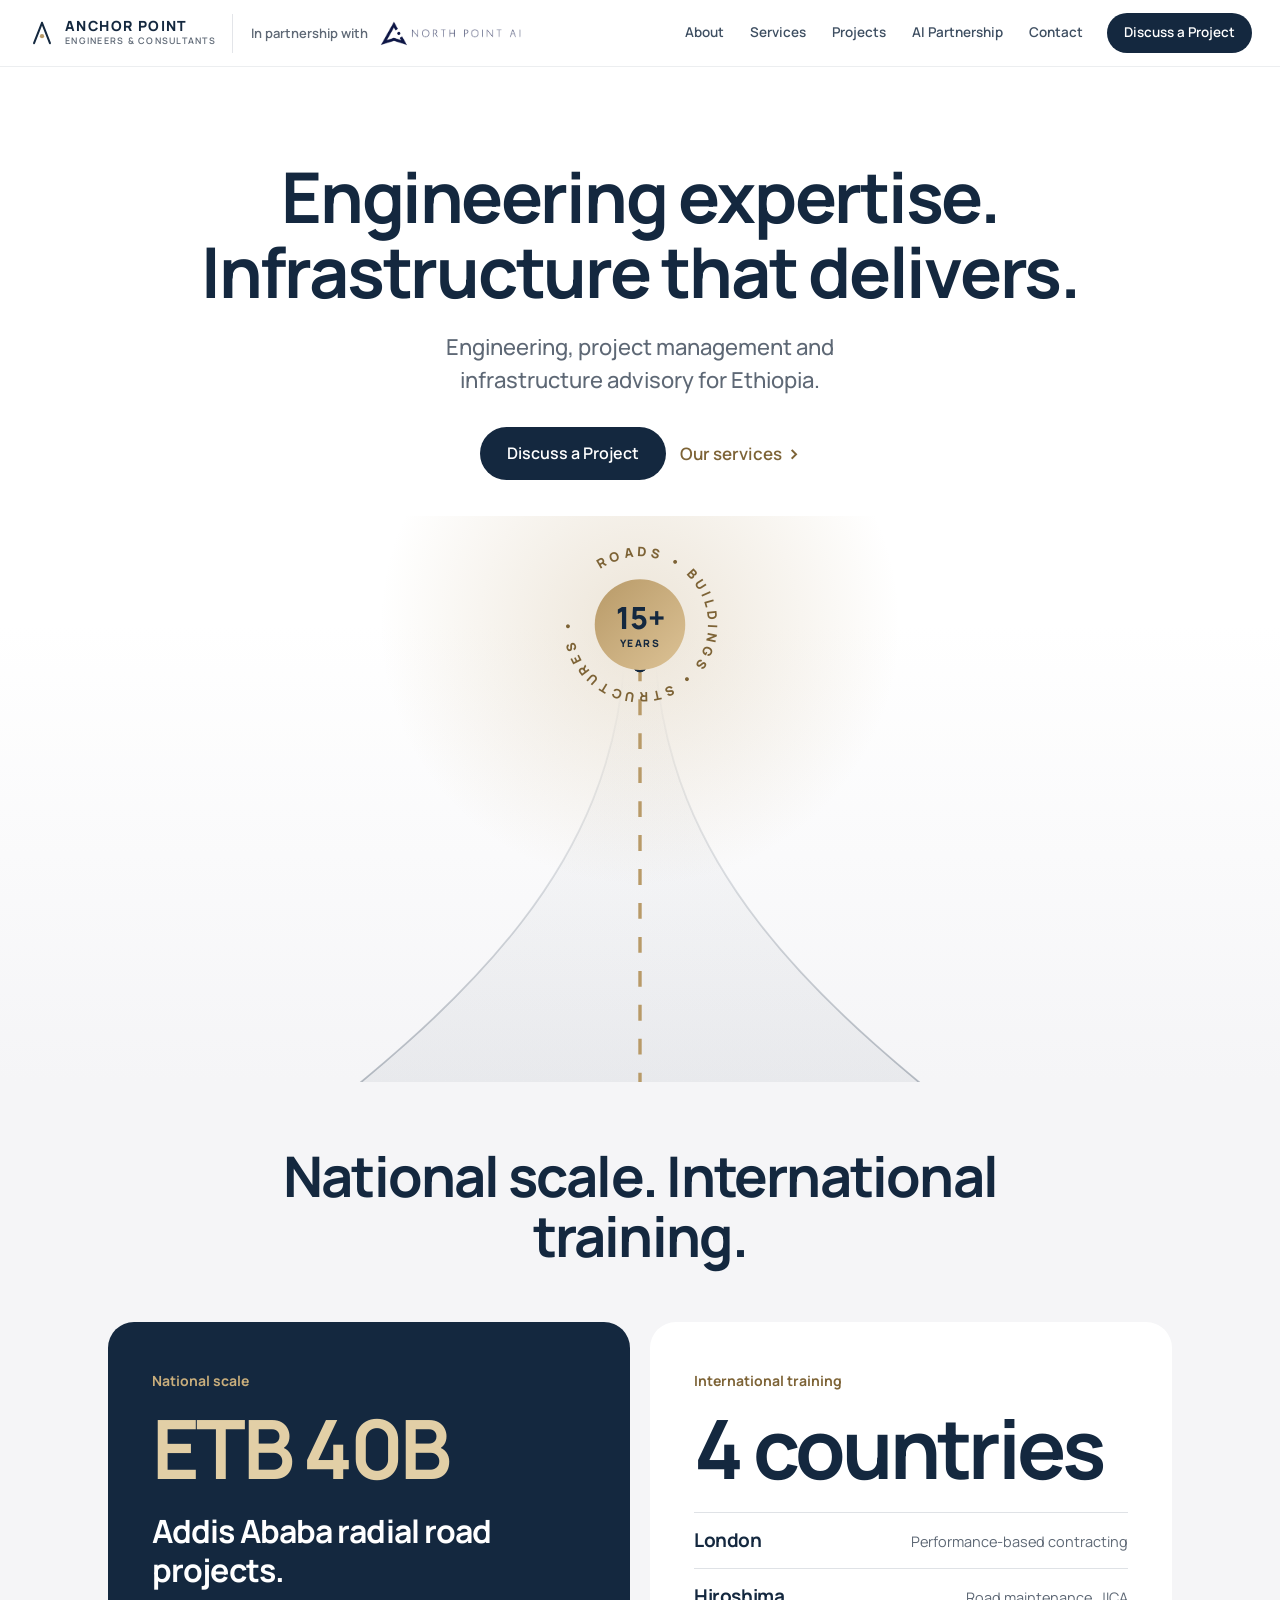
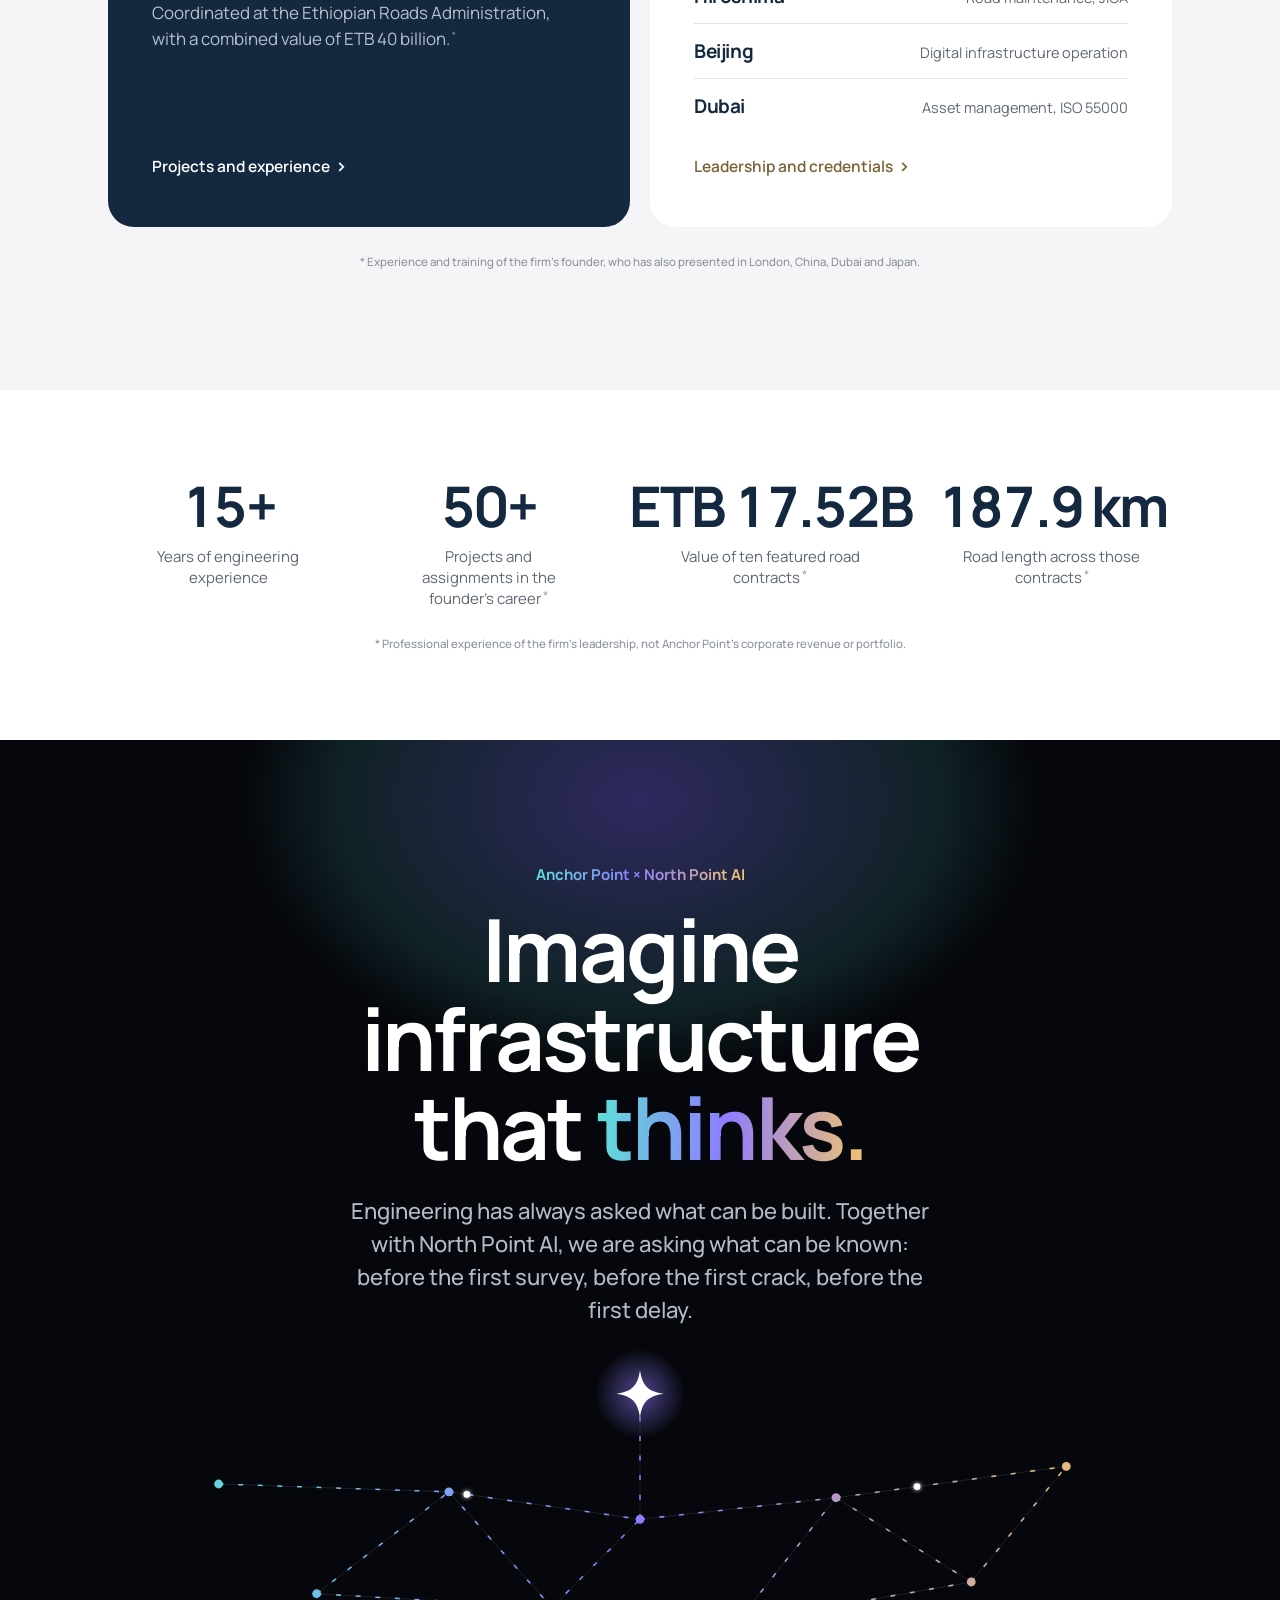
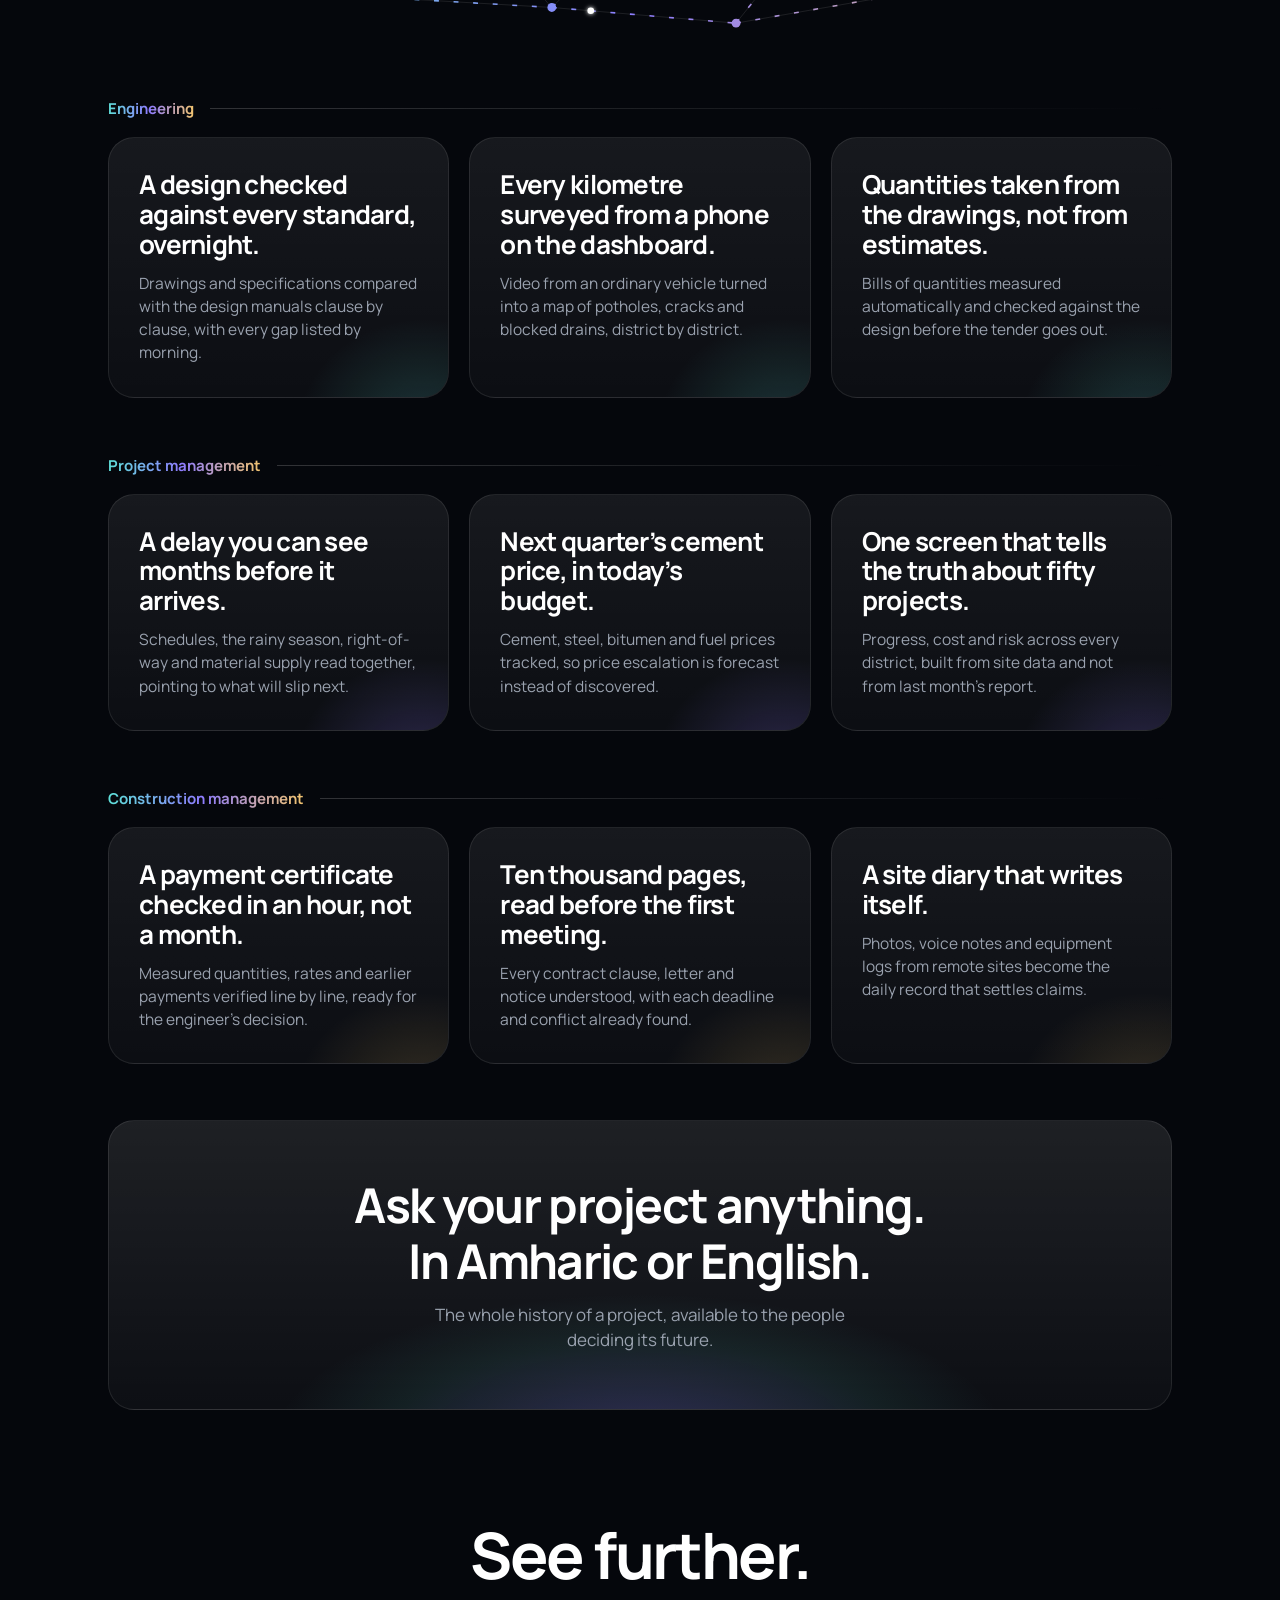
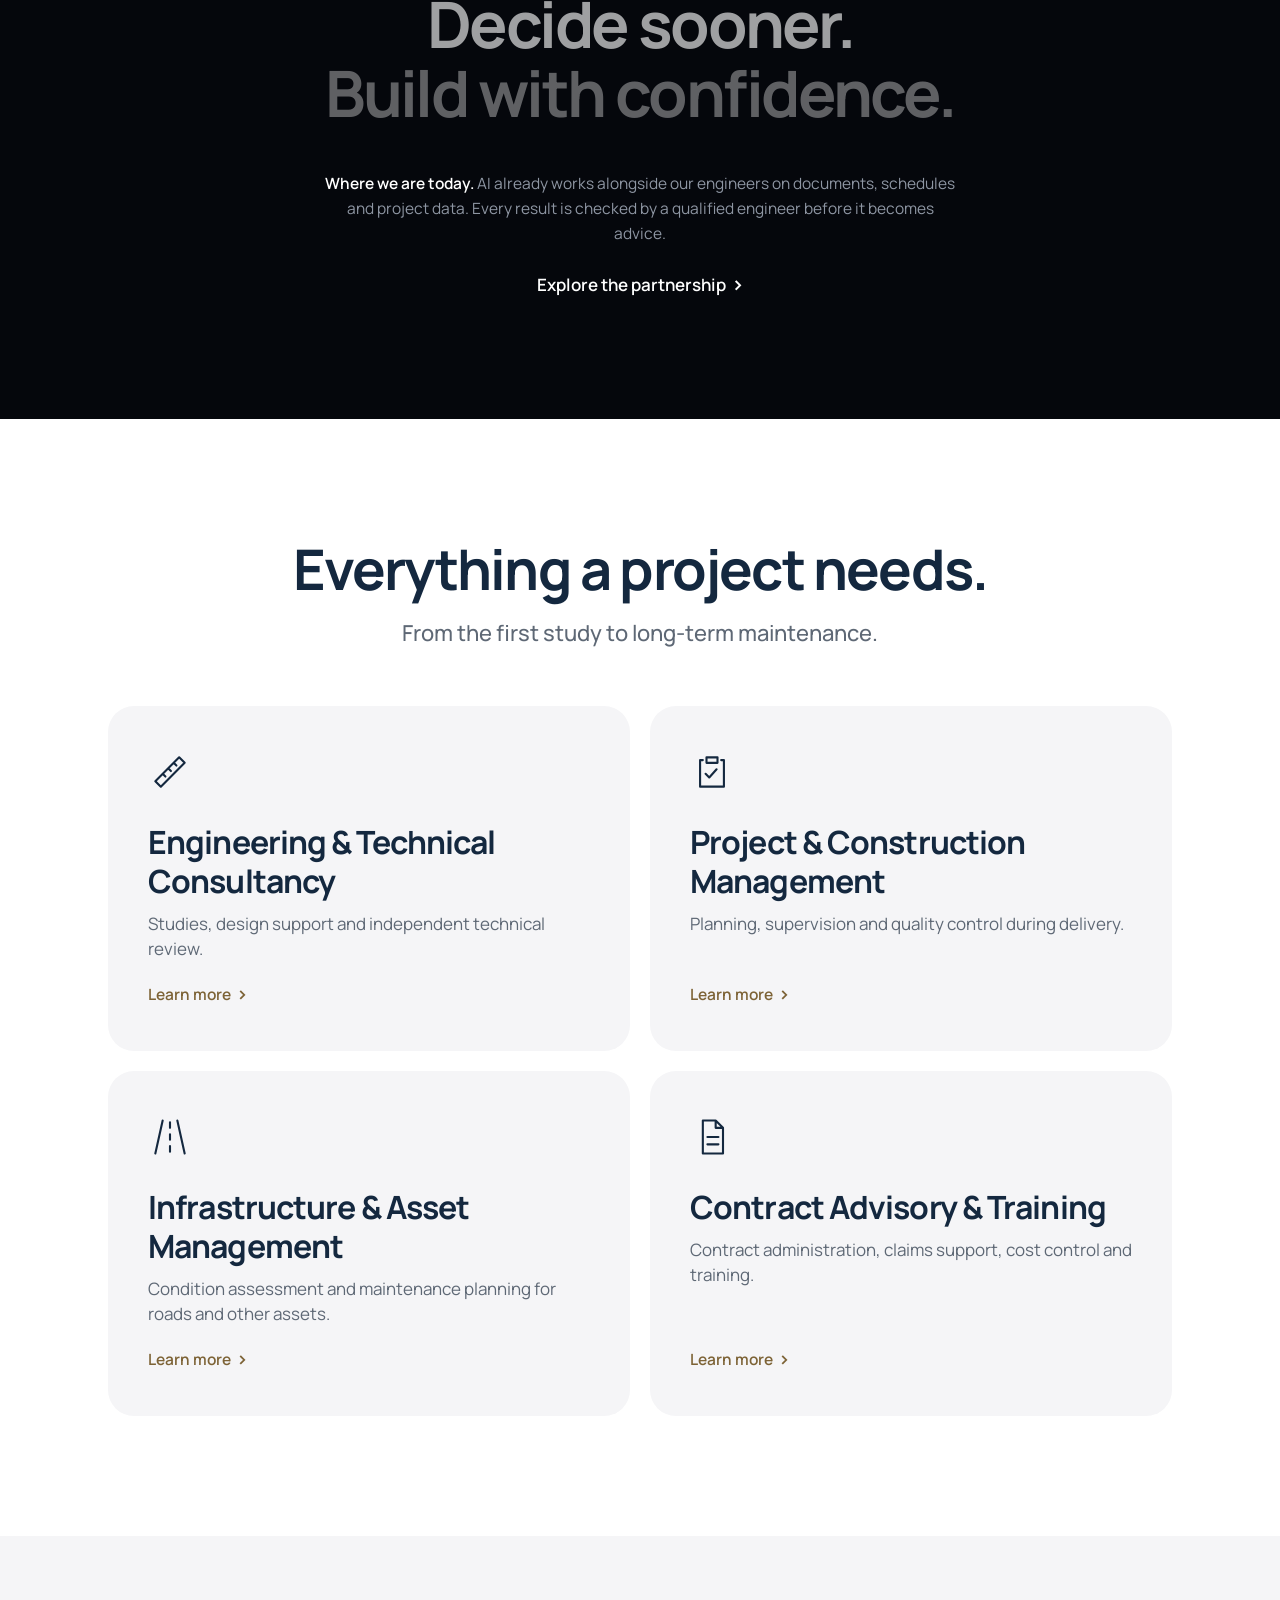
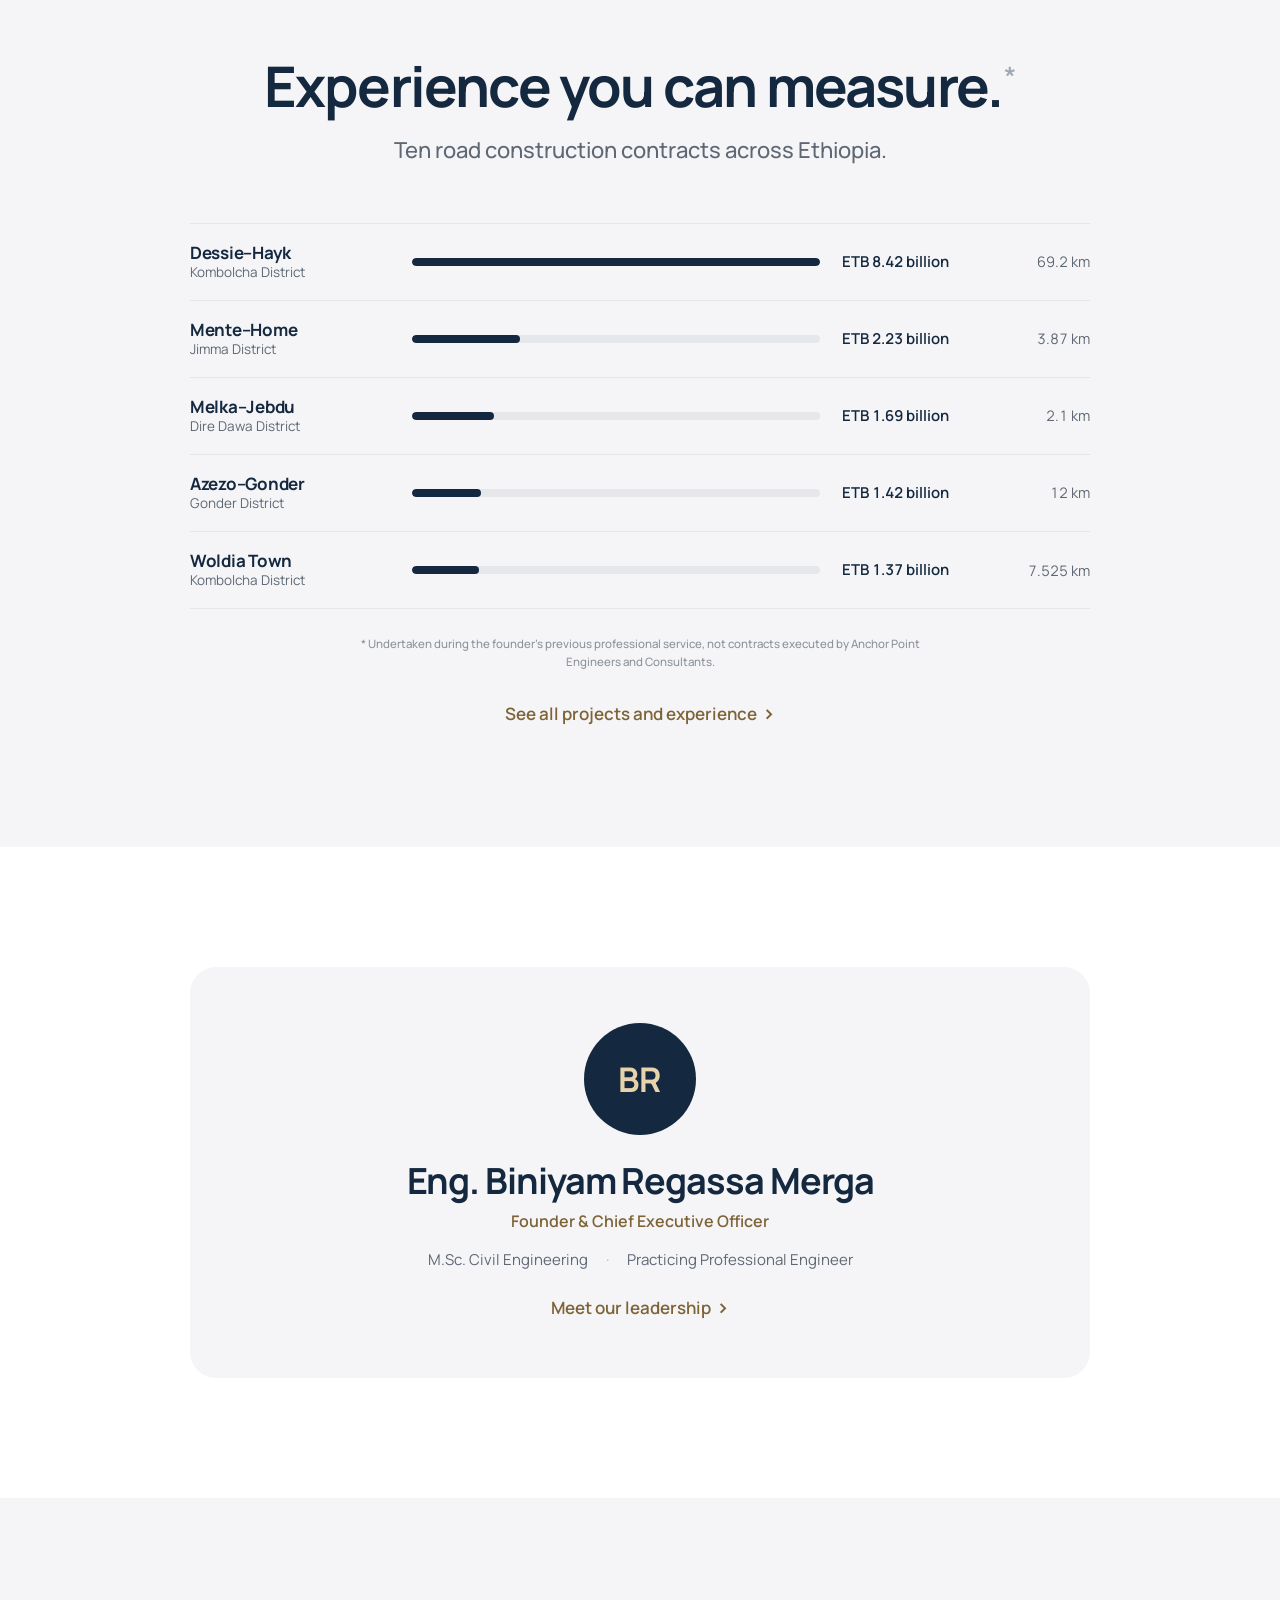
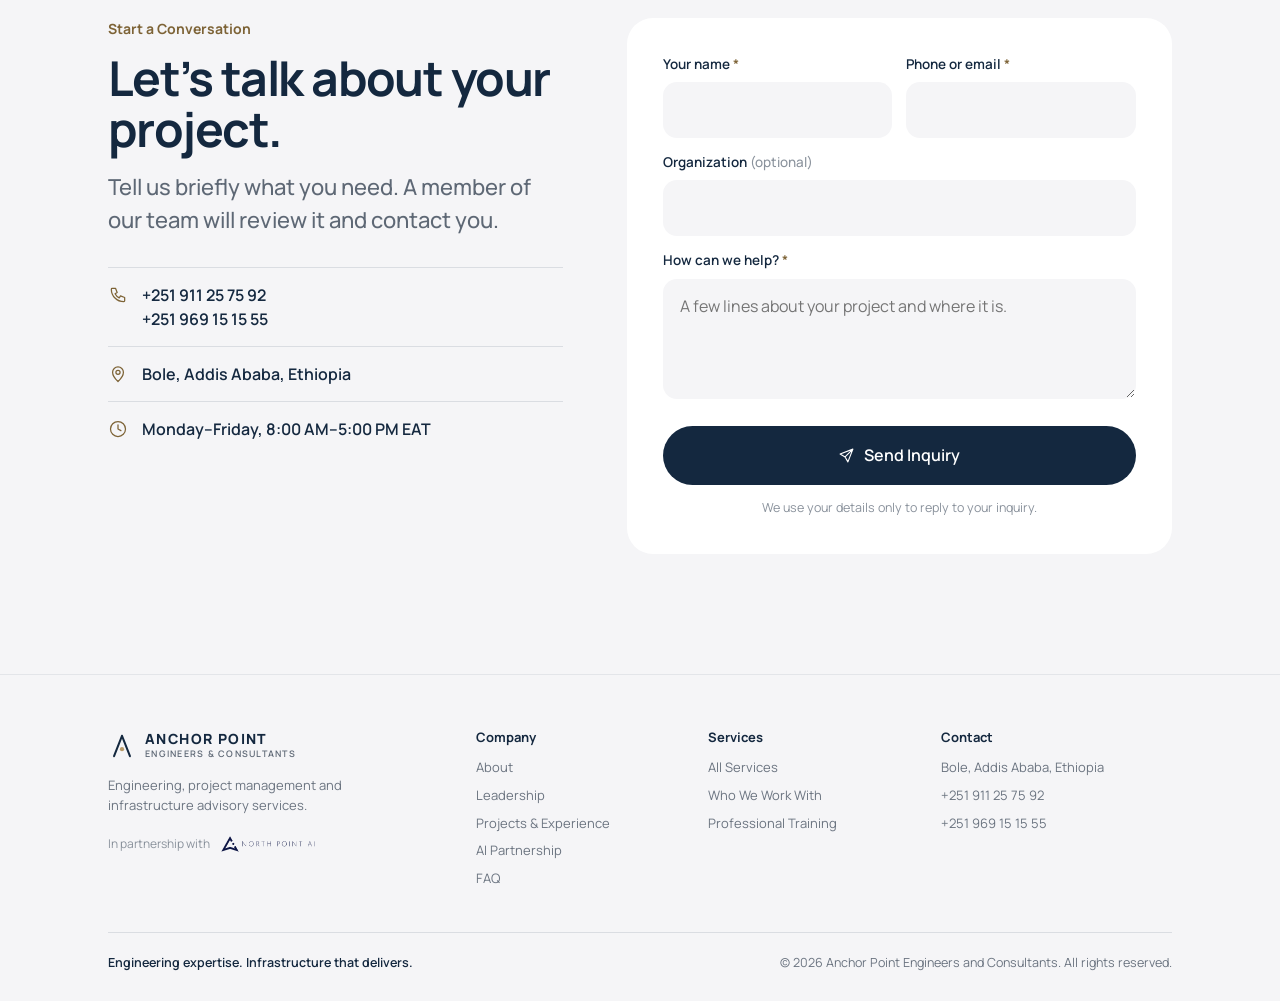
==== index.html @ 2ec37288 "Home: ETB 40B radial roads and four-country training as the first section after the hero Co-Authored" ====
<!DOCTYPE html>
<html lang="en">
<head>
<meta charset="UTF-8">
<meta name="viewport" content="width=device-width, initial-scale=1.0">
<title>Anchor Point Engineers &amp; Consultants | Engineering and Infrastructure Consultancy Ethiopia</title>
<meta name="description" content="Anchor Point provides engineering, project management, construction supervision and road asset management services in Ethiopia, in partnership with North Point AI.">
<meta property="og:title" content="Anchor Point Engineers &amp; Consultants | Engineering and Infrastructure Consultancy Ethiopia">
<meta property="og:description" content="Anchor Point provides engineering, project management, construction supervision and road asset management services in Ethiopia, in partnership with North Point AI.">
<meta property="og:type" content="website">
<meta property="og:site_name" content="Anchor Point Engineers &amp; Consultants">
<link rel="canonical" href="https://anchorpointengineers.com/">
<meta property="og:url" content="https://anchorpointengineers.com/">
<script type="application/ld+json">{"@context": "https://schema.org", "@type": "ProfessionalService", "name": "Anchor Point Engineers and Consultants", "description": "Anchor Point provides engineering, project management, construction supervision and road asset management services in Ethiopia, in partnership with North Point AI.", "address": {"@type": "PostalAddress", "addressLocality": "Addis Ababa", "addressRegion": "Bole", "addressCountry": "ET"}, "telephone": ["+251911257592", "+251969151555"], "areaServed": "Ethiopia", "url": "https://anchorpointengineers.com"}</script>
<link rel="icon" href="data:image/svg+xml,%3Csvg xmlns='http://www.w3.org/2000/svg' viewBox='0 0 44 44'%3E%3Crect width='44' height='44' rx='8' fill='%2314283F'/%3E%3Cpath d='M22 8 11.5 35M22 8l10.5 27' stroke='%23F7F6F2' stroke-width='3' stroke-linecap='round' fill='none'/%3E%3Ccircle cx='22' cy='26.5' r='2.8' fill='%23B89A68'/%3E%3C/svg%3E">
<link rel="preconnect" href="https://fonts.googleapis.com">
<link rel="preconnect" href="https://fonts.gstatic.com" crossorigin>
<link href="https://fonts.googleapis.com/css2?family=Manrope:wght@400;500;600;700;800&display=swap" rel="stylesheet">
<link rel="stylesheet" href="assets/site.css">
</head>
<body>
<a class="skip" href="#main">Skip to content</a>
<header class="hdr">
  <div class="wrap hdr-in">
    <div class="brand">
      <a href="index.html" class="logo" aria-label="Anchor Point Engineers and Consultants — home"><svg viewBox="0 0 44 44" aria-hidden="true"><path d="M22 6 9.5 38M22 6l12.5 32" stroke="#14283F" stroke-width="3.2" stroke-linecap="round" fill="none"/><circle cx="22" cy="27" r="3.4" fill="#B89A68"/></svg><span><b>Anchor Point</b><span>Engineers &amp; Consultants</span></span></a>
      <a href="https://northpoint-ai.com" target="_blank" rel="noopener" class="with" aria-label="In partnership with North Point AI — opens northpoint-ai.com"><span>In partnership with</span><img src="assets/northpoint-ai-logo.webp" alt="North Point AI" width="760" height="143"></a>
    </div>
    <button class="burger" id="burger" aria-label="Menu" aria-controls="nav" aria-expanded="false"><span></span><span></span><span></span></button>
    <nav class="nav" id="nav" aria-label="Main"><a href="about.html">About</a><a href="services.html">Services</a><a href="projects.html">Projects</a><a href="technology.html">AI Partnership</a><a href="contact.html">Contact</a><a href="#inquiry" class="btn solid">Discuss a Project</a></nav>
  </div>
</header>
<main id="main">
<section class="hero">
  <div class="wrap">
    <h1><span>Engineering expertise.</span> <span>Infrastructure that delivers.</span></h1>
    <p class="lead">Engineering, project management and infrastructure advisory for Ethiopia.</p>
    <div class="btns">
      <a href="#inquiry" class="btn solid">Discuss a Project</a>
      <a href="services.html" class="more">Our services</a>
    </div>
  </div>
  <svg class="road" viewBox="0 0 760 500" fill="none" aria-hidden="true"><defs><linearGradient id="rEdge" x1="0" y1="0" x2="0" y2="1"><stop offset="0" stop-color="#14283F" stop-opacity="0"/><stop offset="1" stop-color="#14283F" stop-opacity=".34"/></linearGradient><linearGradient id="rFill" x1="0" y1="0" x2="0" y2="1"><stop offset="0" stop-color="#14283F" stop-opacity="0"/><stop offset="1" stop-color="#14283F" stop-opacity=".07"/></linearGradient><linearGradient id="rCore" x1="0" y1="0" x2="1" y2="1"><stop offset="0" stop-color="#B89A68"/><stop offset="1" stop-color="#DCC295"/></linearGradient><radialGradient id="rGlow"><stop offset="0" stop-color="#B89A68" stop-opacity=".26"/><stop offset="1" stop-color="#B89A68" stop-opacity="0"/></radialGradient><path id="circ" d="M-60,0 a60,60 0 1,1 120,0 a60,60 0 1,1 -120,0"/></defs><circle cx="380" cy="96" r="230" fill="url(#rGlow)"/><path d="M366 132C352 300 250 420 30 580L730 580C510 420 408 300 394 132Z" fill="url(#rFill)"/><path d="M366 132C352 300 250 420 30 580" stroke="url(#rEdge)" stroke-width="1.6"/><path d="M394 132C408 300 510 420 730 580" stroke="url(#rEdge)" stroke-width="1.6"/><path class="dash" d="M380 132L380 580" stroke="#B89A68" stroke-width="3" stroke-dasharray="14 16"/><circle class="car" r="6" fill="#14283F"/><circle class="car c2" r="6" fill="#14283F"/><g class="badge" transform="translate(380,96)"><g><animateTransform attributeName="transform" type="rotate" from="0" to="360" dur="18s" repeatCount="indefinite"/><text class="ring"><textPath href="#circ">ROADS &#8226; BUILDINGS &#8226; STRUCTURES &#8226; </textPath></text></g><circle r="40" fill="url(#rCore)"/><text class="yrs" y="4" font-size="27">15+</text><text class="yrs" y="20" font-size="9" letter-spacing="1.4">YEARS</text></g></svg>
</section>

<section class="sec ivory" style="padding-top:64px">
  <div class="wrap">
    <div class="head">
      <h2>National scale. International training.</h2>
    </div>
    <div class="g2 hl">
      <div class="card big dark">
        <span class="eyebrow">National scale</span>
        <b class="hl-n">ETB 40B</b>
        <h3>Addis Ababa radial road projects.</h3>
        <p>Coordinated at the Ethiopian Roads Administration, with a combined value of ETB 40 billion.<sup class="ast">*</sup></p>
        <a href="projects.html" class="more">Projects and experience</a>
      </div>
      <div class="card big">
        <span class="eyebrow">International training</span>
        <b class="hl-n">4 countries</b>
        <ul class="cities">
          <li><b>London</b><span>Performance-based contracting</span></li>
          <li><b>Hiroshima</b><span>Road maintenance, JICA</span></li>
          <li><b>Beijing</b><span>Digital infrastructure operation</span></li>
          <li><b>Dubai</b><span>Asset management, ISO 55000</span></li>
        </ul>
        <a href="leadership.html" class="more">Leadership and credentials</a>
      </div>
    </div>
    <p class="fine">Experience and training of the firm&rsquo;s founder, who has also presented in London, China, Dubai and Japan.</p>
  </div>
</section>

<section class="sec" style="padding:88px 0">
  <div class="wrap">
    <div class="stats">
      <div class="stat"><b>15+</b><p>Years of engineering experience</p></div>
      <div class="stat"><b>50+</b><p>Projects and assignments in the founder&rsquo;s career<sup class="ast">*</sup></p></div>
      <div class="stat"><b>ETB 17.52B</b><p>Value of ten featured road contracts<sup class="ast">*</sup></p></div>
      <div class="stat"><b>187.9 km</b><p>Road length across those contracts<sup class="ast">*</sup></p></div>
    </div>
    <p class="fine">Professional experience of the firm&rsquo;s leadership, not Anchor Point&rsquo;s corporate revenue or portfolio.</p>
  </div>
</section>

<section class="sec ai">
  <div class="wrap">
    <span class="ai-tag spark">Anchor Point &times; North Point AI</span>
    <h2 class="ai-h">Imagine infrastructure that <span class="spark">thinks.</span></h2>
    <p class="lead">Engineering has always asked what can be built. Together with North Point AI, we are asking what can be known: before the first survey, before the first crack, before the first delay.</p>
    <svg class="net" viewBox="0 0 1000 330" fill="none" aria-hidden="true"><defs><linearGradient id="nG" x1="0" y1="0" x2="1000" y2="0" gradientUnits="userSpaceOnUse"><stop offset="0" stop-color="#5EE0D8"/><stop offset=".5" stop-color="#8E7CFF"/><stop offset="1" stop-color="#F2C46D"/></linearGradient><radialGradient id="nS"><stop offset="0" stop-color="#8E7CFF" stop-opacity=".55"/><stop offset="1" stop-color="#8E7CFF" stop-opacity="0"/></radialGradient><filter id="nB" x="-200%" y="-200%" width="500%" height="500%"><feGaussianBlur stdDeviation="2.2"/><feMerge><feMergeNode/><feMergeNode in="SourceGraphic"/></feMerge></filter></defs><path d="M70 150L305 158" stroke="#fff" stroke-opacity=".1"/><path d="M170 262L305 158" stroke="#fff" stroke-opacity=".1"/><path d="M305 158L500 186" stroke="#fff" stroke-opacity=".1"/><path d="M305 158L410 276" stroke="#fff" stroke-opacity=".1"/><path d="M410 276L500 186" stroke="#fff" stroke-opacity=".1"/><path d="M500 186L500 58" stroke="#fff" stroke-opacity=".1"/><path d="M500 186L700 164" stroke="#fff" stroke-opacity=".1"/><path d="M410 276L598 292" stroke="#fff" stroke-opacity=".1"/><path d="M598 292L700 164" stroke="#fff" stroke-opacity=".1"/><path d="M700 164L838 250" stroke="#fff" stroke-opacity=".1"/><path d="M838 250L935 132" stroke="#fff" stroke-opacity=".1"/><path d="M700 164L935 132" stroke="#fff" stroke-opacity=".1"/><path d="M598 292L838 250" stroke="#fff" stroke-opacity=".1"/><path d="M170 262L410 276" stroke="#fff" stroke-opacity=".1"/><path class="flow" d="M70 150L305 158" stroke="url(#nG)" stroke-width="1.6"/><path class="flow" d="M170 262L305 158" stroke="url(#nG)" stroke-width="1.6"/><path class="flow" d="M305 158L500 186" stroke="url(#nG)" stroke-width="1.6"/><path class="flow" d="M305 158L410 276" stroke="url(#nG)" stroke-width="1.6"/><path class="flow" d="M410 276L500 186" stroke="url(#nG)" stroke-width="1.6"/><path class="flow" d="M500 186L500 58" stroke="url(#nG)" stroke-width="1.6"/><path class="flow" d="M500 186L700 164" stroke="url(#nG)" stroke-width="1.6"/><path class="flow" d="M410 276L598 292" stroke="url(#nG)" stroke-width="1.6"/><path class="flow" d="M598 292L700 164" stroke="url(#nG)" stroke-width="1.6"/><path class="flow" d="M700 164L838 250" stroke="url(#nG)" stroke-width="1.6"/><path class="flow" d="M838 250L935 132" stroke="url(#nG)" stroke-width="1.6"/><path class="flow" d="M700 164L935 132" stroke="url(#nG)" stroke-width="1.6"/><path class="flow" d="M598 292L838 250" stroke="url(#nG)" stroke-width="1.6"/><path class="flow" d="M170 262L410 276" stroke="url(#nG)" stroke-width="1.6"/><circle class="node" cx="70" cy="150" r="4.5" fill="url(#nG)"/><circle class="node" cx="170" cy="262" r="4.5" fill="url(#nG)"/><circle class="node" cx="305" cy="158" r="4.5" fill="url(#nG)"/><circle class="node" cx="410" cy="276" r="4.5" fill="url(#nG)"/><circle class="node" cx="500" cy="186" r="4.5" fill="url(#nG)"/><circle class="node" cx="598" cy="292" r="4.5" fill="url(#nG)"/><circle class="node" cx="700" cy="164" r="4.5" fill="url(#nG)"/><circle class="node" cx="838" cy="250" r="4.5" fill="url(#nG)"/><circle class="node" cx="935" cy="132" r="4.5" fill="url(#nG)"/><circle class="mover" r="3.4" fill="#fff" filter="url(#nB)"><animateMotion dur="6s" repeatCount="indefinite" path="M70 150L305 158L500 186L500 58"/></circle><circle class="mover" r="3.4" fill="#fff" filter="url(#nB)"><animateMotion dur="8s" repeatCount="indefinite" path="M170 262L410 276L598 292L838 250L935 132"/></circle><circle class="mover" r="3.4" fill="#fff" filter="url(#nB)"><animateMotion dur="10s" repeatCount="indefinite" path="M935 132L700 164L500 186L410 276"/></circle><g transform="translate(500,58)"><circle r="46" fill="url(#nS)"/><path class="star" d="M0-24C2.5-8 8-2.5 24 0 8 2.5 2.5 8 0 24-2.5 8-8 2.5-24 0-8-2.5-2.5-8 0-24Z" fill="#fff"/></g></svg>
    <div class="imagine"><div class="im-g"><p class="im-k"><span class="spark">Engineering</span></p><div class="im-row"><div class="im"><h3>A design checked against every standard, overnight.</h3><p>Drawings and specifications compared with the design manuals clause by clause, with every gap listed by morning.</p></div><div class="im"><h3>Every kilometre surveyed from a phone on the dashboard.</h3><p>Video from an ordinary vehicle turned into a map of potholes, cracks and blocked drains, district by district.</p></div><div class="im"><h3>Quantities taken from the drawings, not from estimates.</h3><p>Bills of quantities measured automatically and checked against the design before the tender goes out.</p></div></div></div><div class="im-g"><p class="im-k"><span class="spark">Project management</span></p><div class="im-row"><div class="im"><h3>A delay you can see months before it arrives.</h3><p>Schedules, the rainy season, right-of-way and material supply read together, pointing to what will slip next.</p></div><div class="im"><h3>Next quarter&rsquo;s cement price, in today&rsquo;s budget.</h3><p>Cement, steel, bitumen and fuel prices tracked, so price escalation is forecast instead of discovered.</p></div><div class="im"><h3>One screen that tells the truth about fifty projects.</h3><p>Progress, cost and risk across every district, built from site data and not from last month&rsquo;s report.</p></div></div></div><div class="im-g"><p class="im-k"><span class="spark">Construction management</span></p><div class="im-row"><div class="im"><h3>A payment certificate checked in an hour, not a month.</h3><p>Measured quantities, rates and earlier payments verified line by line, ready for the engineer&rsquo;s decision.</p></div><div class="im"><h3>Ten thousand pages, read before the first meeting.</h3><p>Every contract clause, letter and notice understood, with each deadline and conflict already found.</p></div><div class="im"><h3>A site diary that writes itself.</h3><p>Photos, voice notes and equipment logs from remote sites become the daily record that settles claims.</p></div></div></div><div class="im wide"><h3>Ask your project anything. In Amharic or English.</h3><p>The whole history of a project, available to the people deciding its future.</p></div></div>
    <p class="triad"><span>See further.</span><span>Decide sooner.</span><span>Build with confidence.</span></p>
    <p class="ai-now"><b>Where we are today.</b> AI already works alongside our engineers on documents, schedules and project data. Every result is checked by a qualified engineer before it becomes advice.</p>
    <a href="technology.html" class="more">Explore the partnership</a>
  </div>
</section>

<section class="sec">
  <div class="wrap">
    <div class="head">
      <h2>Everything a project needs.</h2>
      <p class="lead">From the first study to long-term maintenance.</p>
    </div>
    <div class="g2">
      <a class="card big" href="services.html#engineering"><span class="ico"><svg class="i" viewBox="0 0 24 24" fill="none" stroke="currentColor" stroke-width="1.6" stroke-linecap="round" stroke-linejoin="round" aria-hidden="true"><path d="M4 17 17 4l3 3L7 20z M8 13l1.5 1.5 M11 10l1.5 1.5 M14 7l1.5 1.5"/></svg></span><h3>Engineering &amp; Technical Consultancy</h3><p>Studies, design support and independent technical review.</p><span class="more">Learn more</span></a>
      <a class="card big" href="services.html#project-management"><span class="ico"><svg class="i" viewBox="0 0 24 24" fill="none" stroke="currentColor" stroke-width="1.6" stroke-linecap="round" stroke-linejoin="round" aria-hidden="true"><path d="M9 4h6v3H9z M7 5.5H5.5V20h13V5.5H17 M8.5 13l2 2 4-4.5"/></svg></span><h3>Project &amp; Construction Management</h3><p>Planning, supervision and quality control during delivery.</p><span class="more">Learn more</span></a>
      <a class="card big" href="services.html#asset-management"><span class="ico"><svg class="i" viewBox="0 0 24 24" fill="none" stroke="currentColor" stroke-width="1.6" stroke-linecap="round" stroke-linejoin="round" aria-hidden="true"><path d="M8 3 4 21 M16 3l4 18 M12 4v3 M12 10.5v3 M12 17v3"/></svg></span><h3>Infrastructure &amp; Asset Management</h3><p>Condition assessment and maintenance planning for roads and other assets.</p><span class="more">Learn more</span></a>
      <a class="card big" href="services.html#contract-advisory"><span class="ico"><svg class="i" viewBox="0 0 24 24" fill="none" stroke="currentColor" stroke-width="1.6" stroke-linecap="round" stroke-linejoin="round" aria-hidden="true"><path d="M7 3h7l4 4v14H7z M14 3v4h4 M9.5 12h6 M9.5 16h6"/></svg></span><h3>Contract Advisory &amp; Training</h3><p>Contract administration, claims support, cost control and training.</p><span class="more">Learn more</span></a>
    </div>
  </div>
</section>

<section class="sec ivory">
  <div class="wrap">
    <div class="head">
      <h2>Experience you can measure.<sup class="ast">*</sup></h2>
      <p class="lead">Ten road construction contracts across Ethiopia.</p>
    </div>
    <div class="bars"><div class="bars-h" aria-hidden="true"><span>Road contract</span><span>Contract value</span><span></span><span>Length</span></div><ul><li><div class="bar-n"><b>Dessie&ndash;Hayk</b><span>Kombolcha District</span></div><div class="bar-t" aria-hidden="true"><i style="width:100.0%"></i></div><div class="bar-v">ETB 8.42 billion</div><div class="bar-k">69.2 km</div></li><li><div class="bar-n"><b>Mente&ndash;Home</b><span>Jimma District</span></div><div class="bar-t" aria-hidden="true"><i style="width:26.5%"></i></div><div class="bar-v">ETB 2.23 billion</div><div class="bar-k">3.87 km</div></li><li><div class="bar-n"><b>Melka&ndash;Jebdu</b><span>Dire Dawa District</span></div><div class="bar-t" aria-hidden="true"><i style="width:20.1%"></i></div><div class="bar-v">ETB 1.69 billion</div><div class="bar-k">2.1 km</div></li><li><div class="bar-n"><b>Azezo&ndash;Gonder</b><span>Gonder District</span></div><div class="bar-t" aria-hidden="true"><i style="width:16.9%"></i></div><div class="bar-v">ETB 1.42 billion</div><div class="bar-k">12 km</div></li><li><div class="bar-n"><b>Woldia Town</b><span>Kombolcha District</span></div><div class="bar-t" aria-hidden="true"><i style="width:16.3%"></i></div><div class="bar-v">ETB 1.37 billion</div><div class="bar-k">7.525 km</div></li></ul></div>
    <p class="fine">Undertaken during the founder&rsquo;s previous professional service, not contracts executed by Anchor Point Engineers and Consultants.</p>
    <div class="btns"><a href="projects.html" class="more">See all projects and experience</a></div>
  </div>
</section>

<section class="sec">
  <div class="wrap">
    <div class="profile">
      <span class="portrait mono" aria-hidden="true">BR</span>
      <h3>Eng. Biniyam Regassa Merga</h3>
      <span class="role">Founder &amp; Chief Executive Officer</span>
      <ul class="tags"><li>M.Sc. Civil Engineering</li><li>Practicing Professional Engineer</li></ul>
      <a href="leadership.html" class="more">Meet our leadership</a>
    </div>
  </div>
</section>

<section class="sec cta" id="discuss">
  <div class="wrap">
    <div class="cta-g">
      <div>
        <span class="eyebrow">Start a Conversation</span>
        <h2>Let&rsquo;s talk about your project.</h2>
        <p class="lead">Tell us briefly what you need. A member of our team will review it and contact you.</p>
        <ul class="clist"><li><svg class="i" viewBox="0 0 24 24" fill="none" stroke="currentColor" stroke-width="1.6" stroke-linecap="round" stroke-linejoin="round" aria-hidden="true"><path d="M5 4h4l2 5-2.5 1.5a11 11 0 0 0 5 5L15 13l5 2v4a1 1 0 0 1-1 1C10.7 20 4 13.3 4 5a1 1 0 0 1 1-1z"/></svg><span><a href="tel:+251911257592">+251 911 25 75 92</a><br><a href="tel:+251969151555">+251 969 15 15 55</a></span></li><li><svg class="i" viewBox="0 0 24 24" fill="none" stroke="currentColor" stroke-width="1.6" stroke-linecap="round" stroke-linejoin="round" aria-hidden="true"><path d="M12 21s-6.5-5.8-6.5-11a6.5 6.5 0 0 1 13 0c0 5.2-6.5 11-6.5 11z M12 7.5a2.5 2.5 0 1 0 0 5 2.5 2.5 0 0 0 0-5z"/></svg><span>Bole, Addis Ababa, Ethiopia</span></li><li><svg class="i" viewBox="0 0 24 24" fill="none" stroke="currentColor" stroke-width="1.6" stroke-linecap="round" stroke-linejoin="round" aria-hidden="true"><path d="M12 3a9 9 0 1 0 0 18 9 9 0 0 0 0-18z M12 7v5l3.5 2"/></svg><span>Monday&ndash;Friday, 8:00 AM&ndash;5:00 PM EAT</span></li></ul>
      </div>
      <form class="inq" id="inquiry" data-endpoint="" data-telegram="" novalidate>
  <div class="f2">
    <div class="fg"><label for="f-name">Your name <i>*</i></label><input id="f-name" name="name" type="text" autocomplete="name" required><span class="err">Please enter your name.</span></div>
    <div class="fg"><label for="f-contact">Phone or email <i>*</i></label><input id="f-contact" name="contact" type="text" autocomplete="tel" required><span class="err">Please enter a phone number or email.</span></div>
  </div>
  <div class="fg"><label for="f-org">Organization <em>(optional)</em></label><input id="f-org" name="organization" type="text" autocomplete="organization"></div>
  <div class="fg"><label for="f-msg">How can we help? <i>*</i></label><textarea id="f-msg" name="message" required placeholder="A few lines about your project and where it is."></textarea><span class="err">Please tell us what you need.</span></div>
  <div class="hp" aria-hidden="true"><label for="f-web">Website</label><input id="f-web" name="website" type="text" tabindex="-1" autocomplete="off"></div>
  <button type="submit" class="btn solid" id="fsub"><svg class="i" viewBox="0 0 24 24" fill="none" stroke="currentColor" stroke-width="1.6" stroke-linecap="round" stroke-linejoin="round" aria-hidden="true"><path d="M21 3 10 14 M21 3l-7 18-4-7-7-4z"/></svg><span>Send Inquiry</span></button>
  <div class="fmsg" id="fmsg" role="status" aria-live="polite"></div>
  <p class="fnote">We use your details only to reply to your inquiry.</p>
</form>
    </div>
  </div>
</section>
</main>
<footer class="ftr">
  <div class="wrap">
    <div class="ftr-g">
      <div>
        <a href="index.html" class="logo"><svg viewBox="0 0 44 44" aria-hidden="true"><path d="M22 6 9.5 38M22 6l12.5 32" stroke="#14283F" stroke-width="3.2" stroke-linecap="round" fill="none"/><circle cx="22" cy="27" r="3.4" fill="#B89A68"/></svg><span><b>Anchor Point</b><span>Engineers &amp; Consultants</span></span></a>
        <p>Engineering, project management and infrastructure advisory services.</p>
        <a class="ftr-np" href="https://northpoint-ai.com" target="_blank" rel="noopener"><span>In partnership with</span><img src="assets/northpoint-ai-logo.webp" alt="North Point AI" width="760" height="143" loading="lazy"></a>
      </div>
      <div>
        <h4>Company</h4>
        <ul>
          <li><a href="about.html">About</a></li>
          <li><a href="leadership.html">Leadership</a></li>
          <li><a href="projects.html">Projects &amp; Experience</a></li>
          <li><a href="technology.html">AI Partnership</a></li>
          <li><a href="faq.html">FAQ</a></li>
        </ul>
      </div>
      <div>
        <h4>Services</h4>
        <ul>
          <li><a href="services.html">All Services</a></li>
          <li><a href="sectors.html">Who We Work With</a></li>
          <li><a href="training.html">Professional Training</a></li>
        </ul>
      </div>
      <div>
        <h4>Contact</h4>
        <ul>
          <li>Bole, Addis Ababa, Ethiopia</li>
          <li><a href="tel:+251911257592">+251 911 25 75 92</a></li>
          <li><a href="tel:+251969151555">+251 969 15 15 55</a></li>
          
        </ul>
      </div>
    </div>
    <div class="ftr-b">
      <b>Engineering expertise. Infrastructure that delivers.</b>
      <span>&copy; <span id="yr">2026</span> Anchor Point Engineers and Consultants. All rights reserved.</span>
    </div>
  </div>
</footer>
<script>document.getElementById('yr').textContent=new Date().getFullYear()</script>
<script src="assets/site.js" defer></script>
</body>
</html>
---- assets/site.css ----
/* Anchor Point Engineers & Consultants — design system
   Theme: calm, light engineering pages; one dark, luminous moment for AI. */
:root{
  --ink:#14283F; --text:#5E6875; --bg:#FFFFFF; --alt:#F5F5F7; --line:#E3E5E9;
  --bronze:#B89A68; --bronze-d:#7D6336; --night:#05070C;
  --spark:linear-gradient(92deg,#5EE0D8 0%,#8E7CFF 48%,#F2C46D 100%);
  --r:26px; --gap:20px;
}
*{margin:0;padding:0;box-sizing:border-box}
html{scroll-behavior:smooth;scroll-padding-top:84px}
body{font-family:'Manrope',system-ui,-apple-system,'Segoe UI',sans-serif;background:var(--bg);color:var(--text);font-size:17px;line-height:1.6;-webkit-font-smoothing:antialiased;overflow-x:hidden}
img{max-width:100%;display:block;height:auto}
a{color:inherit}
ul,ol{list-style:none}
:focus-visible{outline:2px solid var(--bronze-d);outline-offset:3px;border-radius:6px}
.skip{position:absolute;left:-9999px;top:0;background:var(--ink);color:#fff;padding:12px 18px;z-index:100}
.skip:focus{left:12px;top:12px}
.wrap{max-width:1120px;margin:0 auto;padding:0 28px}
.i{width:24px;height:24px;flex-shrink:0}

/* Type */
h1,h2,h3,h4{color:var(--ink);font-weight:700;letter-spacing:-.032em;line-height:1.07}
h1{font-size:clamp(40px,6.4vw,80px)}
h2{font-size:clamp(32px,4.6vw,56px)}
h3{font-size:21px;line-height:1.22;letter-spacing:-.018em}
h4{font-size:13px;letter-spacing:0}
.eyebrow{display:block;font-size:14px;font-weight:700;color:var(--bronze-d);margin-bottom:12px;letter-spacing:0}
.lead{font-size:clamp(18px,1.75vw,22px);line-height:1.5;color:var(--text);font-weight:500}
.note{margin:28px auto 0;font-size:12.5px;line-height:1.55;color:#8A929C;max-width:640px;text-align:center}
.note .i{display:none}
.fine{margin:26px auto 0;font-size:11.5px;line-height:1.5;color:#8B939D;max-width:560px;text-align:center;font-weight:500}
.fine::before{content:'* ';}
.fine.plain::before{content:none}
.ast{font-size:.5em;font-weight:500;color:#A0A7B0;vertical-align:super;line-height:0;margin-left:2px;letter-spacing:0}
.stat p .ast,.feature p .ast{font-size:.8em;vertical-align:baseline;position:relative;top:-.3em}

/* Buttons & links */
.btn{display:inline-flex;align-items:center;justify-content:center;gap:9px;padding:13px 26px;border-radius:999px;font:inherit;font-weight:600;font-size:16px;text-decoration:none;border:1px solid transparent;cursor:pointer;transition:background .2s,color .2s,border-color .2s,opacity .2s}
.btn .i{width:17px;height:17px}
.btn.solid{background:var(--ink);color:#fff}
.btn.solid:hover{background:#0C1B2E}
.btn.line{color:var(--ink);background:transparent;border-color:#C9CED6}
.btn.line:hover{border-color:var(--ink)}
.btns{display:flex;gap:12px 14px;flex-wrap:wrap;margin-top:30px;justify-content:center;align-items:center}
.more{display:inline-flex;align-items:center;gap:5px;font-weight:600;font-size:17px;color:var(--bronze-d);text-decoration:none}
.more::after{content:'\203A';font-size:1.25em;line-height:1;transform:translateY(-1px);transition:transform .2s}
.more:hover::after{transform:translate(3px,-1px)}
.more:hover{text-decoration:underline;text-underline-offset:4px}

/* Header */
.hdr{position:sticky;top:0;z-index:50;background:rgba(255,255,255,.82);backdrop-filter:saturate(180%) blur(20px);-webkit-backdrop-filter:saturate(180%) blur(20px);border-bottom:1px solid rgba(20,40,63,.08)}
.hdr-in{display:flex;align-items:center;justify-content:space-between;gap:20px;height:66px}
.brand{display:flex;align-items:center;gap:16px;min-width:0}
.logo{display:inline-flex;align-items:center;gap:9px;text-decoration:none}
.logo svg{width:28px;height:28px;flex-shrink:0}
.logo b{display:block;color:var(--ink);font-weight:800;font-size:14px;letter-spacing:.1em;text-transform:uppercase;line-height:1.2;white-space:nowrap}
.logo>span>span{display:block;color:var(--text);font-size:9px;font-weight:600;letter-spacing:.14em;text-transform:uppercase;white-space:nowrap;line-height:1.4}
.with{display:inline-flex;align-items:center;gap:11px;padding:6px 10px 6px 18px;border-left:1px solid var(--line);text-decoration:none;border-radius:0 10px 10px 0;transition:background .2s}
.with:hover{background:var(--alt)}
.with span{font-size:13px;font-weight:600;color:var(--text);white-space:nowrap}
.with img{height:27px;width:auto;flex-shrink:0;max-width:none}
.hdr .wrap{max-width:1320px}
.nav{display:flex;align-items:center;gap:2px}
.nav a{display:block;padding:8px 12px;font-size:13.5px;font-weight:600;color:var(--ink);opacity:.82;text-decoration:none;white-space:nowrap;transition:opacity .2s}
.nav a:hover,.nav a[aria-current]{opacity:1}
.nav a[aria-current]{color:var(--bronze-d)}
.nav .btn{padding:8px 16px;margin-left:10px;color:#fff;opacity:1;font-size:13.5px}
.burger{display:none;width:42px;height:42px;border:none;background:transparent;cursor:pointer;align-items:center;justify-content:center;flex-direction:column;gap:6px;flex-shrink:0}
.burger span{width:19px;height:1.5px;background:var(--ink);border-radius:2px}

/* Sections: one centred column, one idea each */
.sec{padding:120px 0}
.ivory,.mist{background:var(--alt)}
.head{max-width:780px;margin:0 auto 56px;text-align:center}
.head h2+.lead,.head h1+.lead{margin-top:18px}
.head .lead+.lead{margin-top:12px}
.head .more{margin-top:20px}
.after{margin-top:var(--gap)}
.center{text-align:center}

/* Tiles */
.g2,.g3,.g4,.g5{display:grid;gap:var(--gap)}
.g2{grid-template-columns:repeat(2,1fr)}
.g3{grid-template-columns:repeat(3,1fr)}
.g4{grid-template-columns:repeat(4,1fr)}
.g5{grid-template-columns:repeat(5,1fr)}
.card{background:var(--alt);border-radius:var(--r);padding:32px 30px;display:flex;flex-direction:column;align-items:flex-start;text-decoration:none;transition:transform .35s cubic-bezier(.2,.7,.2,1)}
.ivory .card,.mist .card{background:#fff}
a.card:hover{transform:scale(1.015)}
.card h3{margin-bottom:8px}
.card p{font-size:15.5px;line-height:1.5}
.card .more{margin-top:auto;padding-top:20px;font-size:15.5px}
.card.big{padding:44px 40px}
.card.big h3{font-size:clamp(24px,2.6vw,32px);letter-spacing:-.028em;margin-bottom:10px}
.card.big p{font-size:17px}
.ico{display:block;color:var(--ink);margin-bottom:22px}
.ico .i{width:34px;height:34px;stroke-width:1.3}
.card.big .ico .i{width:44px;height:44px;stroke-width:1.15}
.quote{font-size:clamp(20px,2.1vw,26px)!important;line-height:1.35!important;color:var(--ink);font-weight:600;letter-spacing:-.02em}

/* Home hero */
.hero{text-align:center;padding:92px 0 0;overflow:hidden;background:linear-gradient(180deg,#fff 0%,#fff 55%,var(--alt) 100%)}
.hero h1{font-size:clamp(38px,5.7vw,70px);margin:0 auto 22px}
.hero h1 span{display:block}
.hero .lead{max-width:34ch;margin:0 auto}
.hero .road{display:block;width:min(100%,860px);height:auto;margin:36px auto 0}
.road .dash{animation:dash 2.4s linear infinite}
@keyframes dash{to{stroke-dashoffset:-60}}
.road .car{offset-path:path('M380 132 L380 580');offset-rotate:0deg;animation:drive 6s linear infinite}
.road .car.c2{animation-delay:-3s}
@keyframes drive{from{offset-distance:0%;opacity:0}12%{opacity:1}88%{opacity:1}to{offset-distance:100%;opacity:0}}
.road .ring{font-family:'Manrope',sans-serif;font-size:11.5px;letter-spacing:3.4px;font-weight:800;fill:#7D6336}
.road .yrs{font-family:'Manrope',sans-serif;font-weight:800;fill:#14283F;text-anchor:middle}

/* Page hero (inner pages) */
.phero{text-align:center;padding:104px 0 20px}
.phero h1{max-width:16ch;margin:0 auto;font-size:clamp(38px,5.6vw,68px)}
.phero .lead{max-width:44ch;margin:20px auto 0}
.phero .eyebrow{margin-bottom:14px}
.phero+.sec{padding-top:84px}

/* Numbers */
.stats{display:grid;grid-template-columns:repeat(4,1fr);gap:var(--gap);text-align:center}
.stats.three{grid-template-columns:repeat(3,1fr);max-width:860px;margin:0 auto 56px}
.stat b{display:block;font-size:clamp(34px,4.4vw,56px);font-weight:700;letter-spacing:-.04em;line-height:1;color:var(--ink);margin-bottom:12px;font-variant-numeric:tabular-nums;white-space:nowrap}
.stat p{font-size:15px;line-height:1.4;max-width:20ch;margin:0 auto}

/* Home highlights */
.hl .card.big{padding:48px 44px}
.hl-n{display:block;font-size:clamp(46px,6.4vw,84px);font-weight:700;letter-spacing:-.045em;line-height:1;color:var(--ink);margin:4px 0 22px;white-space:nowrap}
.card.dark{background:var(--ink);color:#B7C0CC}
.card.dark h3{color:#fff}
.card.dark .hl-n{color:#E2CFA6}
.card.dark .eyebrow{color:#C9AE7C}
.card.dark .more{color:#fff}
.card.dark .ast{color:#8E99A8}
.cities{width:100%}
.cities li{display:flex;justify-content:space-between;align-items:baseline;gap:16px;padding:12px 0;border-top:1px solid #DFE2E6}
.cities b{color:var(--ink);font-size:19px;letter-spacing:-.02em;font-weight:700}
.cities span{font-size:14.5px;text-align:right}

/* Feature figure */
.feature{display:grid;grid-template-columns:auto 1fr;gap:48px;align-items:center;background:#fff;border-radius:var(--r);padding:48px 52px;max-width:900px;margin:0 auto 48px}
.sec:not(.ivory) .feature{background:var(--alt)}
.feature b{display:block;font-size:clamp(48px,7vw,88px);font-weight:700;letter-spacing:-.045em;line-height:1;color:var(--ink);white-space:nowrap}
.feature h3{font-size:clamp(22px,2.4vw,28px);letter-spacing:-.025em;margin-bottom:8px}
.feature p{font-size:16px;line-height:1.5}
.intl .card h3{font-size:clamp(26px,2.8vw,34px);letter-spacing:-.03em;margin-bottom:12px}
.intl .card .eyebrow{font-size:13px;margin-bottom:8px}
.intl .card p{color:var(--ink);font-weight:600;font-size:15.5px;line-height:1.4}
.intl .card small{display:block;margin-top:auto;padding-top:16px;font-size:13px;line-height:1.4;color:var(--text)}

/* ── AI: its own world ── */
.ai{position:relative;background:var(--night);color:#A7AEBB;overflow:hidden;text-align:center}
.ai::before{content:'';position:absolute;left:50%;top:-320px;width:1100px;height:760px;transform:translateX(-50%);background:radial-gradient(closest-side,rgba(126,108,255,.34),rgba(94,224,216,.12) 55%,transparent 72%);pointer-events:none;animation:breathe 9s ease-in-out infinite}
@keyframes breathe{50%{opacity:.6;transform:translateX(-50%) scale(1.08)}}
.ai .wrap{position:relative}
.ai h1,.ai h2,.ai h3{color:#fff}
.spark{background:var(--spark);-webkit-background-clip:text;background-clip:text;color:transparent;-webkit-text-fill-color:transparent}
.ai-tag{display:inline-block;font-size:15px;font-weight:700;margin-bottom:18px}
.ai-h{font-size:clamp(40px,6.8vw,88px);max-width:12ch;margin:0 auto 24px;line-height:1.02}
.ai .lead{color:#B4BBC7;max-width:42ch;margin:0 auto}
.net{display:block;width:min(100%,980px);height:auto;margin:10px auto 0}
.net .flow{stroke-dasharray:5 15;animation:dash 2.6s linear infinite}
.net .node{animation:pulse 3.6s ease-in-out infinite;transform-box:fill-box;transform-origin:center}
.net .node:nth-of-type(2n){animation-delay:-1.2s}.net .node:nth-of-type(3n){animation-delay:-2.3s}
@keyframes pulse{50%{opacity:.35;transform:scale(.7)}}
.net .star{animation:twinkle 4.5s ease-in-out infinite;transform-box:fill-box;transform-origin:center}
@keyframes twinkle{50%{transform:scale(1.22) rotate(20deg);opacity:.85}}
.imagine{text-align:left;margin-top:36px}
.im-g+.im-g{margin-top:56px}
.im-k{font-size:15px;font-weight:700;margin-bottom:16px;display:flex;align-items:center;gap:16px}
.im-k::after{content:'';flex:1;height:1px;background:linear-gradient(90deg,rgba(255,255,255,.18),rgba(255,255,255,0))}
.im-row{display:grid;grid-template-columns:repeat(3,1fr);gap:var(--gap)}
.im{position:relative;display:flex;flex-direction:column;background:linear-gradient(180deg,rgba(255,255,255,.075),rgba(255,255,255,.03));border:1px solid rgba(255,255,255,.09);border-radius:var(--r);padding:32px 30px 32px;overflow:hidden;transition:border-color .3s,transform .35s cubic-bezier(.2,.7,.2,1)}
.im:hover{border-color:rgba(255,255,255,.22);transform:translateY(-3px)}
.im::after{content:'';position:absolute;inset:auto -30% -60% auto;width:75%;height:90%;background:radial-gradient(closest-side,rgba(94,224,216,.2),transparent);pointer-events:none}
.im-g:nth-child(2) .im::after{background:radial-gradient(closest-side,rgba(142,124,255,.24),transparent)}
.im-g:nth-child(3) .im::after{background:radial-gradient(closest-side,rgba(242,196,109,.18),transparent)}
.im h3{font-size:clamp(21px,2.05vw,26px);line-height:1.15;letter-spacing:-.028em;margin-bottom:12px}
.im p{font-size:15.5px;line-height:1.5;color:#9AA2AF;position:relative;z-index:1}
.im.wide{margin-top:56px;text-align:center;align-items:center;padding:56px 32px;background:linear-gradient(180deg,rgba(255,255,255,.1),rgba(255,255,255,.035))}
.im.wide::after{inset:auto 15% -70% 15%;width:70%;height:110%;background:radial-gradient(closest-side,rgba(142,124,255,.3),rgba(94,224,216,.08) 70%,transparent)}
.im.wide h3{font-size:clamp(28px,3.8vw,48px);letter-spacing:-.035em;max-width:18ch;margin-bottom:14px}
.im.wide p{font-size:17px;max-width:44ch}
.triad{font-size:clamp(32px,5vw,64px);font-weight:700;letter-spacing:-.04em;line-height:1.08;color:#fff;margin:110px auto 0}
.triad span{display:block}
.triad span:nth-child(2){opacity:.62}.triad span:nth-child(3){opacity:.36}
.ai-now{max-width:640px;margin:44px auto 0;font-size:15.5px;line-height:1.6;color:#8E96A3}
.ai-now b{color:#fff;font-weight:600}
.ai .more{color:#fff;margin-top:26px}
.ai .btn.line{color:#fff;border-color:rgba(255,255,255,.3)}
.ai .btn.line:hover{border-color:#fff}
.ai.top{padding-top:104px}
.duo{display:flex;align-items:center;justify-content:center;gap:22px;flex-wrap:wrap;margin-bottom:34px}
.duo .logo b{color:#fff}.duo .logo>span>span{color:#8E96A3}
.duo i{font-style:normal;color:#5E6673;font-size:18px}
.duo img{height:24px;width:auto}

/* Step flow */
.flow-g{display:grid;grid-template-columns:repeat(4,1fr);gap:var(--gap);counter-reset:f}
.flow-g.three{grid-template-columns:repeat(3,1fr)}
.flow-g.five{grid-template-columns:repeat(5,1fr)}
.fstep{background:var(--alt);border-radius:var(--r);padding:28px 26px 30px;counter-increment:f}
.ivory .fstep{background:#fff}
.fstep::before{content:counter(f);display:block;font-size:44px;font-weight:700;letter-spacing:-.04em;line-height:1;color:var(--bronze);margin-bottom:22px}
.fstep b{display:block;font-size:19px;line-height:1.25;color:var(--ink);font-weight:700;letter-spacing:-.018em}
.fstep p{font-size:15px;line-height:1.45;margin-top:8px}

/* Contract bars */
.bars{max-width:900px;margin:0 auto}
.bars-h{display:none}
.bars li{display:grid;grid-template-columns:200px 1fr 150px 76px;gap:22px;align-items:center;padding:18px 0;border-top:1px solid var(--line)}
.bars li:last-child{border-bottom:1px solid var(--line)}
.bar-n b{display:block;color:var(--ink);font-size:17px;line-height:1.25;letter-spacing:-.015em}
.bar-n span{display:block;font-size:13.5px;line-height:1.4}
.bar-t{height:8px;background:var(--alt);border-radius:999px;overflow:hidden}
.ivory .bar-t{background:#E6E7EA}
.bar-t i{display:block;height:100%;border-radius:999px;background:var(--ink)}
.bar-v{font-weight:600;color:var(--ink);font-size:15px;white-space:nowrap;font-variant-numeric:tabular-nums}
.bar-k{font-size:14.5px;white-space:nowrap;text-align:right;font-variant-numeric:tabular-nums}

/* Leadership */
.profile{display:flex;flex-direction:column;align-items:center;text-align:center;background:var(--alt);border-radius:var(--r);padding:56px 32px;max-width:900px;margin:0 auto}
.ivory .profile{background:#fff}
.portrait{width:112px;height:112px;border-radius:50%;object-fit:cover;margin-bottom:24px}
.portrait.mono{display:flex;align-items:center;justify-content:center;background:var(--ink);color:#E6D3AC;font-weight:700;font-size:34px;letter-spacing:.02em}
.profile h2,.profile h3{font-size:clamp(26px,3vw,36px);letter-spacing:-.03em;margin-bottom:6px}
.role{display:block;color:var(--bronze-d);font-weight:600;font-size:16px}
.tags{display:flex;gap:6px 18px;flex-wrap:wrap;justify-content:center;margin-top:14px}
.tags li{font-size:15px;color:var(--text)}
.tags li+li::before{content:'\00B7';margin-right:18px;color:#B4BAC3}
.profile .more{margin-top:22px}
.bio{max-width:680px;margin:40px auto 0;text-align:left}
.bio p+p{margin-top:16px}
.bio .lead{color:var(--ink)}
.checks{display:grid;grid-template-columns:repeat(2,1fr);gap:0 56px;max-width:900px;margin:0 auto}
.checks li{display:flex;gap:14px;align-items:flex-start;padding:18px 0;font-size:17px;font-weight:600;color:var(--ink);line-height:1.35;border-top:1px solid var(--line);letter-spacing:-.012em}
.checks .i{width:22px;height:22px;color:var(--bronze-d);margin-top:1px;stroke-width:1.5}
.checks li small{display:block;font-size:14px;font-weight:500;color:var(--text);margin-top:3px;letter-spacing:0}

/* Closing inquiry section */
.cta{background:var(--alt)}
.cta-g{display:grid;grid-template-columns:5fr 6fr;gap:64px;align-items:start}
.cta-g h2{font-size:clamp(32px,4vw,48px)}
.cta-g h2+.lead{margin-top:16px}
.clist{margin-top:30px}
.clist li{display:flex;gap:14px;align-items:flex-start;padding:15px 0;border-top:1px solid #DADDE2;color:var(--ink);font-weight:600;font-size:16px;line-height:1.5}
.clist .i{width:20px;height:20px;color:var(--bronze-d);margin-top:2px;stroke-width:1.5}
.clist a{text-decoration:none}
.clist a:hover{text-decoration:underline}
form.inq{background:#fff;border-radius:var(--r);padding:36px}
.sec:not(.cta) form.inq{background:var(--alt)}
.f2{display:grid;grid-template-columns:1fr 1fr;gap:14px}
.fg{margin-bottom:14px}
.fg label{display:block;font-size:13.5px;font-weight:600;color:var(--ink);margin-bottom:7px}
.fg label i{font-style:normal;color:var(--bronze-d)}
.fg label em{font-style:normal;font-weight:500;color:#8A929C}
.fg input,.fg textarea{width:100%;font:inherit;font-size:16px;padding:14px 16px;border-radius:14px;border:1px solid transparent;background:var(--alt);color:var(--ink);transition:border-color .2s,box-shadow .2s,background .2s}
.sec:not(.cta) form.inq input,.sec:not(.cta) form.inq textarea{background:#fff}
.fg input:focus,.fg textarea:focus{outline:none;border-color:var(--ink);background:#fff;box-shadow:0 0 0 4px rgba(20,40,63,.1)}
.fg textarea{min-height:120px;resize:vertical}
.fg .err{display:none;font-size:13px;color:#B3261E;margin-top:6px;font-weight:600}
.fg.bad input,.fg.bad textarea{border-color:#B3261E}
.fg.bad .err{display:block}
.hp{position:absolute;left:-9999px;width:1px;height:1px;overflow:hidden}
form.inq .btn{width:100%;padding:16px;margin-top:6px}
.fnote{font-size:12.5px;line-height:1.5;margin-top:14px;text-align:center;color:#8A929C}
.fmsg{display:none;margin-top:14px;padding:14px 18px;font-size:14.5px;line-height:1.5;font-weight:600;border-radius:14px}
.fmsg.ok{display:block;background:#E9F5EE;color:#1F5A3A}
.fmsg.no{display:block;background:#FCEDEC;color:#8C1D18}
.fmsg.info{display:block;background:#F6EFE2;color:var(--ink)}

/* FAQ */
.faq{max-width:780px;margin:0 auto}
.faq details{border-top:1px solid var(--line)}
.faq details:last-child{border-bottom:1px solid var(--line)}
.faq summary{list-style:none;cursor:pointer;padding:24px 0;font-weight:600;font-size:19px;color:var(--ink);line-height:1.35;letter-spacing:-.015em;display:flex;justify-content:space-between;gap:24px;align-items:flex-start}
.faq summary::-webkit-details-marker{display:none}
.faq summary::after{content:'+';font-size:26px;font-weight:300;line-height:1;color:var(--text);transition:transform .25s;flex-shrink:0}
.faq details[open] summary::after{transform:rotate(45deg)}
.faq details p{padding:0 40px 26px 0;font-size:16.5px}

/* Footer */
.ftr{background:var(--alt);color:#6B7480;padding:56px 0 28px;font-size:13px;line-height:1.6;border-top:1px solid var(--line)}
.ftr-g{display:grid;grid-template-columns:1.7fr 1fr 1fr 1.2fr;gap:40px;padding-bottom:36px;border-bottom:1px solid #DADDE2}
.ftr .logo{margin-bottom:14px}
.ftr-g p{max-width:30ch}
.ftr-np{display:inline-flex;align-items:center;gap:10px;margin-top:18px;text-decoration:none}
.ftr-np span{font-size:12px;color:#8A929C}
.ftr-np img{height:18px;width:auto}
.ftr h4{color:var(--ink);font-weight:700;margin-bottom:12px}
.ftr li{margin-bottom:7px}
.ftr a{text-decoration:none}
.ftr li a:hover{color:var(--ink);text-decoration:underline}
.ftr-b{display:flex;justify-content:space-between;gap:8px 40px;flex-wrap:wrap;padding-top:20px;font-size:12.5px}
.ftr-b b{color:var(--ink);font-weight:600}

/* Entrance: content is visible by default; this only plays when a block scrolls into view */
@keyframes rise{from{opacity:0;transform:translateY(22px)}to{opacity:1;transform:none}}
.rise{animation:rise .9s cubic-bezier(.2,.7,.2,1) both}

/* ── Responsive ── */
@media (max-width:1180px){
  .burger{display:flex}
  .nav{display:none;position:absolute;left:0;right:0;top:66px;background:rgba(255,255,255,.98);border-bottom:1px solid var(--line);flex-direction:column;align-items:stretch;padding:8px 28px 28px;gap:0;max-height:calc(100vh - 66px);overflow:auto}
  .nav.open{display:flex}
  .nav a{padding:16px 0;font-size:22px;font-weight:700;letter-spacing:-.02em;opacity:1;border-bottom:1px solid var(--line)}
  .nav .btn{margin:22px 0 0;padding:15px;font-size:17px;border-bottom:none}
  .g5{grid-template-columns:repeat(3,1fr)}
  .flow-g.five{grid-template-columns:repeat(3,1fr)}
}
@media (max-width:900px){
  .sec{padding:88px 0}
  .g3,.g4{grid-template-columns:repeat(2,1fr)}
  .stats{grid-template-columns:repeat(2,1fr);gap:44px var(--gap)}
  .stats.three{grid-template-columns:repeat(3,1fr)}
  .flow-g,.flow-g.five{grid-template-columns:repeat(2,1fr)}
  .flow-g.three{grid-template-columns:repeat(3,1fr)}
  .cta-g{grid-template-columns:1fr;gap:40px}
  .feature{grid-template-columns:1fr;gap:18px;padding:40px 36px;text-align:center}
  .bars li{grid-template-columns:150px 1fr 150px 64px;gap:14px}
  .ftr-g{grid-template-columns:1fr 1fr;gap:32px}
  .triad{margin-top:84px}
  .im-row{grid-template-columns:1fr 1fr}
  .im-row .im:last-child{grid-column:1/-1}
}
@media (max-width:680px){
  body{font-size:16.5px}
  .wrap{padding:0 20px}
  .sec{padding:68px 0}
  .head{margin-bottom:36px}
  .hero{padding-top:56px}
  .phero{padding:64px 0 8px}
  .phero+.sec{padding-top:52px}
  .with span{display:none}
  .with{padding:6px 0 6px 12px;gap:0}
  .with img{height:20px}
  .brand{gap:12px}
  .nav{padding:8px 20px 24px}
  .g2,.g3,.g4,.g5,.f2,.checks,.im-row{grid-template-columns:1fr}
  .card{padding:26px 24px}
  .card.big,.hl .card.big{padding:32px 26px}
  .cities li{flex-direction:column;gap:2px}
  .cities span{text-align:left}
  .btns .btn{width:100%}
  .stats.three{grid-template-columns:1fr;gap:32px}
  .flow-g,.flow-g.three,.flow-g.five{grid-template-columns:1fr;gap:12px}
  .fstep{display:grid;grid-template-columns:44px 1fr;gap:0 12px;align-items:start;padding:22px}
  .fstep::before{margin-bottom:0;grid-row:span 2;font-size:34px}
  .fstep p{grid-column:2}
  .im{padding:26px 24px}
  .im.wide{padding:40px 24px;margin-top:40px}
  .im-g+.im-g{margin-top:40px}
  .bars li{grid-template-columns:1fr auto;gap:8px 12px;padding:16px 0}
  .bar-n{grid-column:1/-1}
  .bar-t{grid-column:1/-1;order:3}
  .bar-v{order:1}.bar-k{order:2}
  .profile{padding:40px 22px}
  .feature{padding:32px 24px;margin-bottom:32px}
  .tags{flex-direction:column;gap:4px}
  .tags li+li::before{display:none}
  form.inq{padding:26px 20px}
  .ftr-g{grid-template-columns:1fr;gap:28px}
  .faq summary{font-size:17.5px}
  .faq details p{padding-right:0}
  .ai.top{padding-top:64px}
}
@media (max-width:420px){
  .with img{height:17px}
  .logo b{font-size:13px}
  .logo>span>span{font-size:8px;letter-spacing:.1em}
  .logo svg{width:24px;height:24px}
}
@media (max-width:360px){
  .with img{height:15px}
  .hdr-in{gap:8px}
  .brand{gap:8px}
  .with{padding-left:8px}
  .stats{grid-template-columns:1fr}
}
@media (max-width:339px){.with{display:none}}
@media (prefers-reduced-motion:reduce){html{scroll-behavior:auto}*{transition:none!important;animation:none!important}.road .car,.net .mover{opacity:0}}
@media print{.hdr,.ftr,.cta,.btns{display:none}}
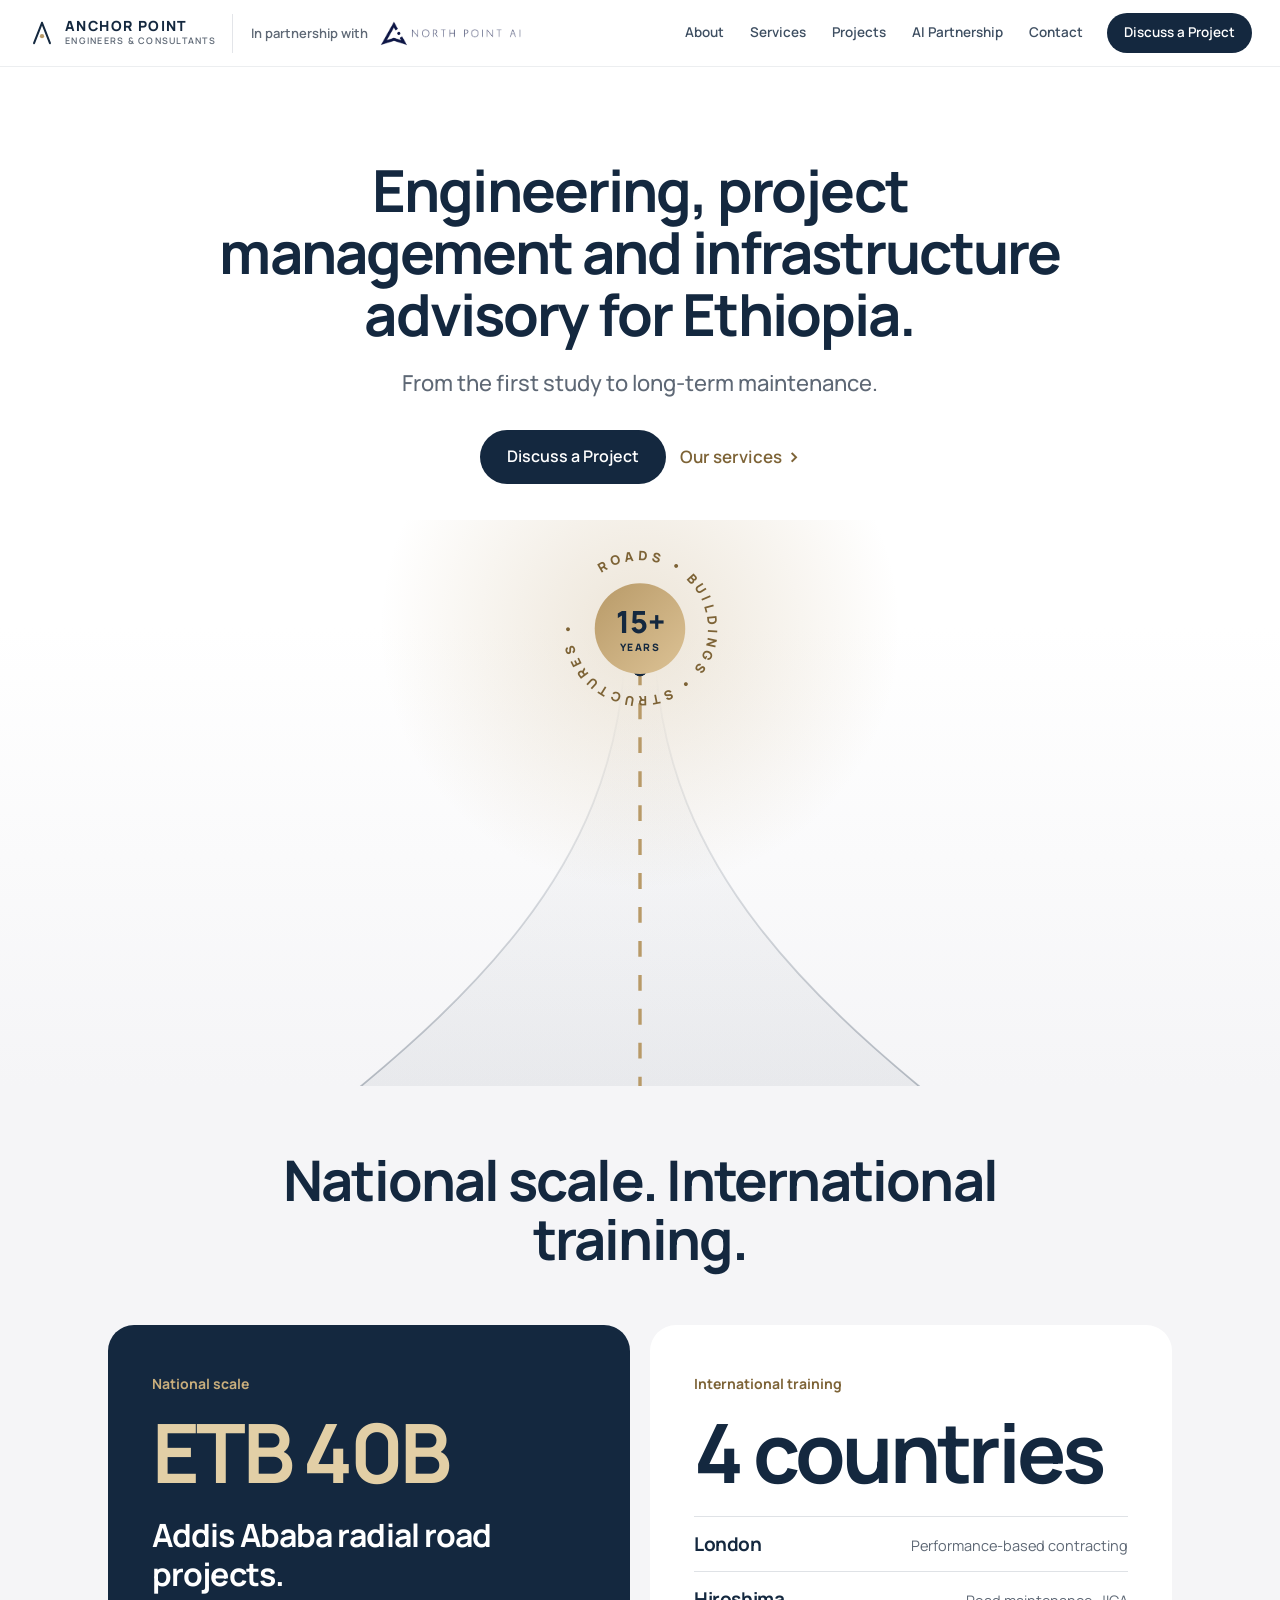
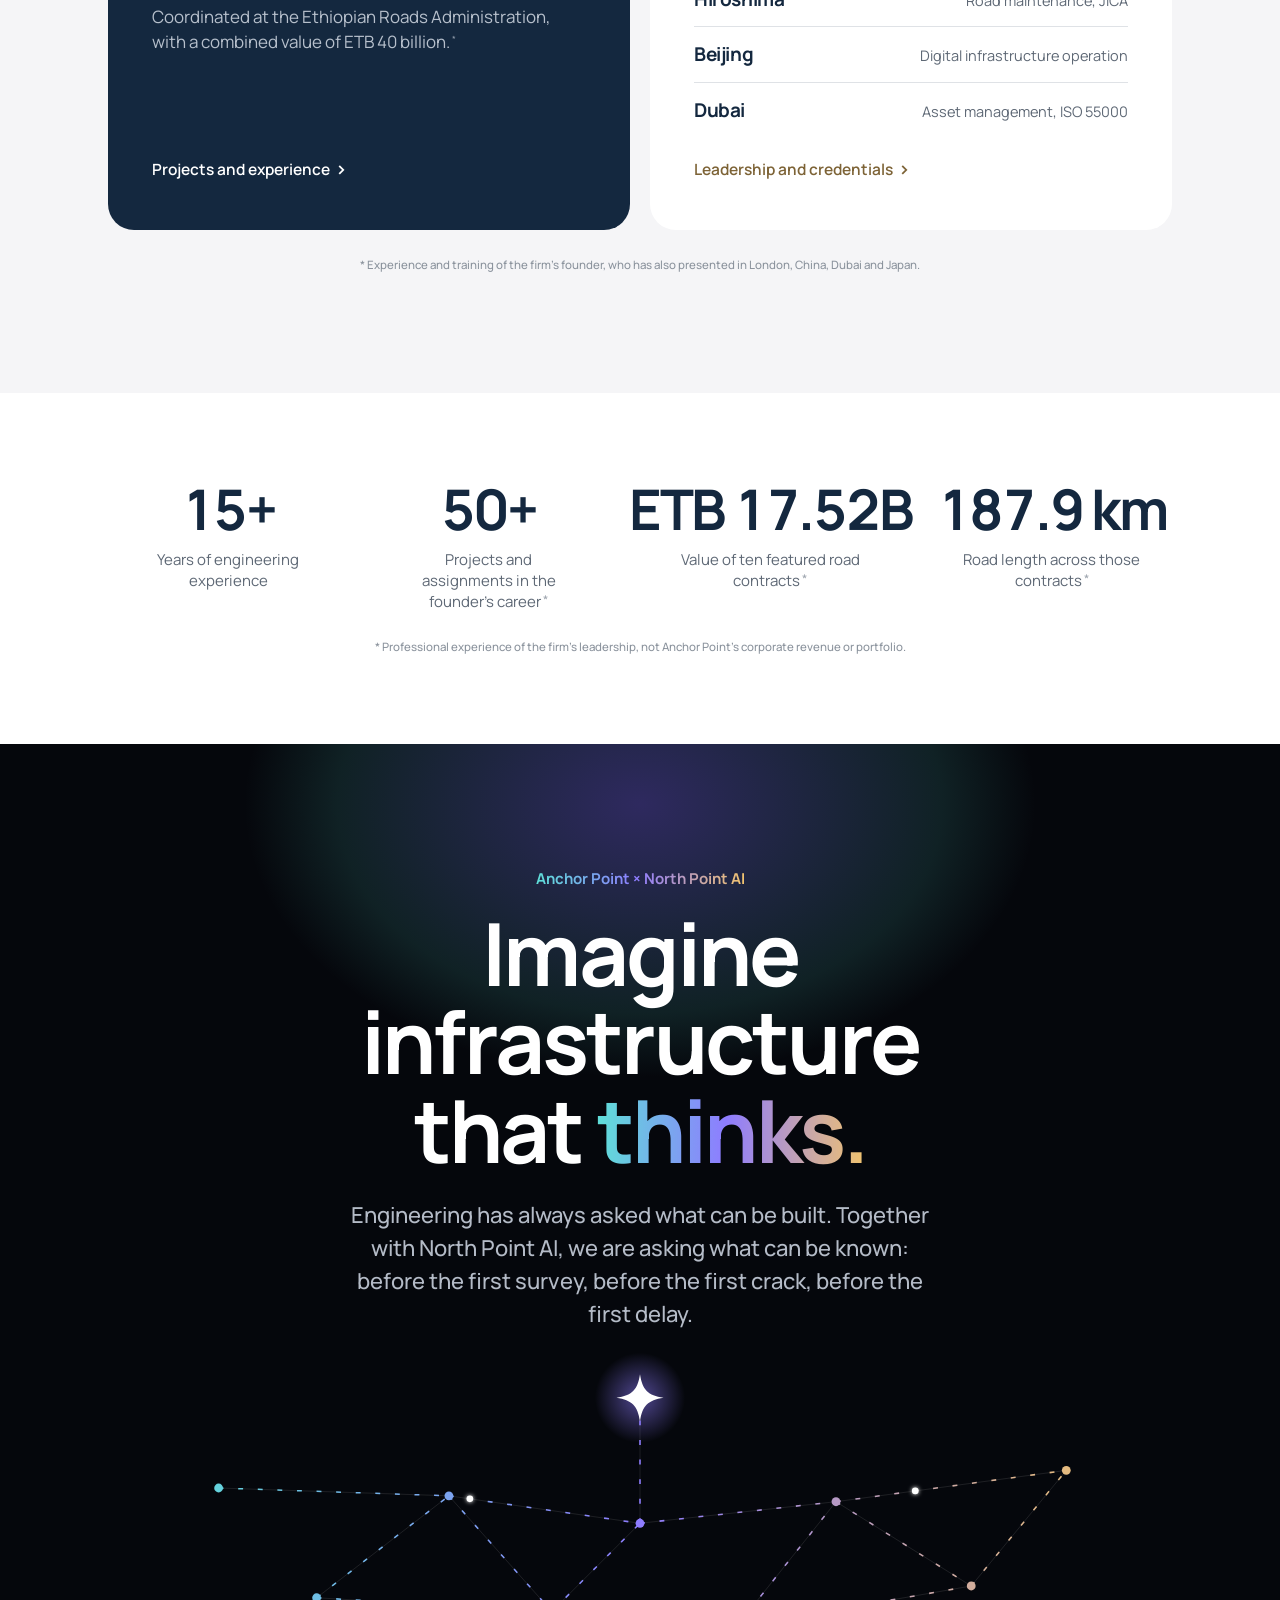
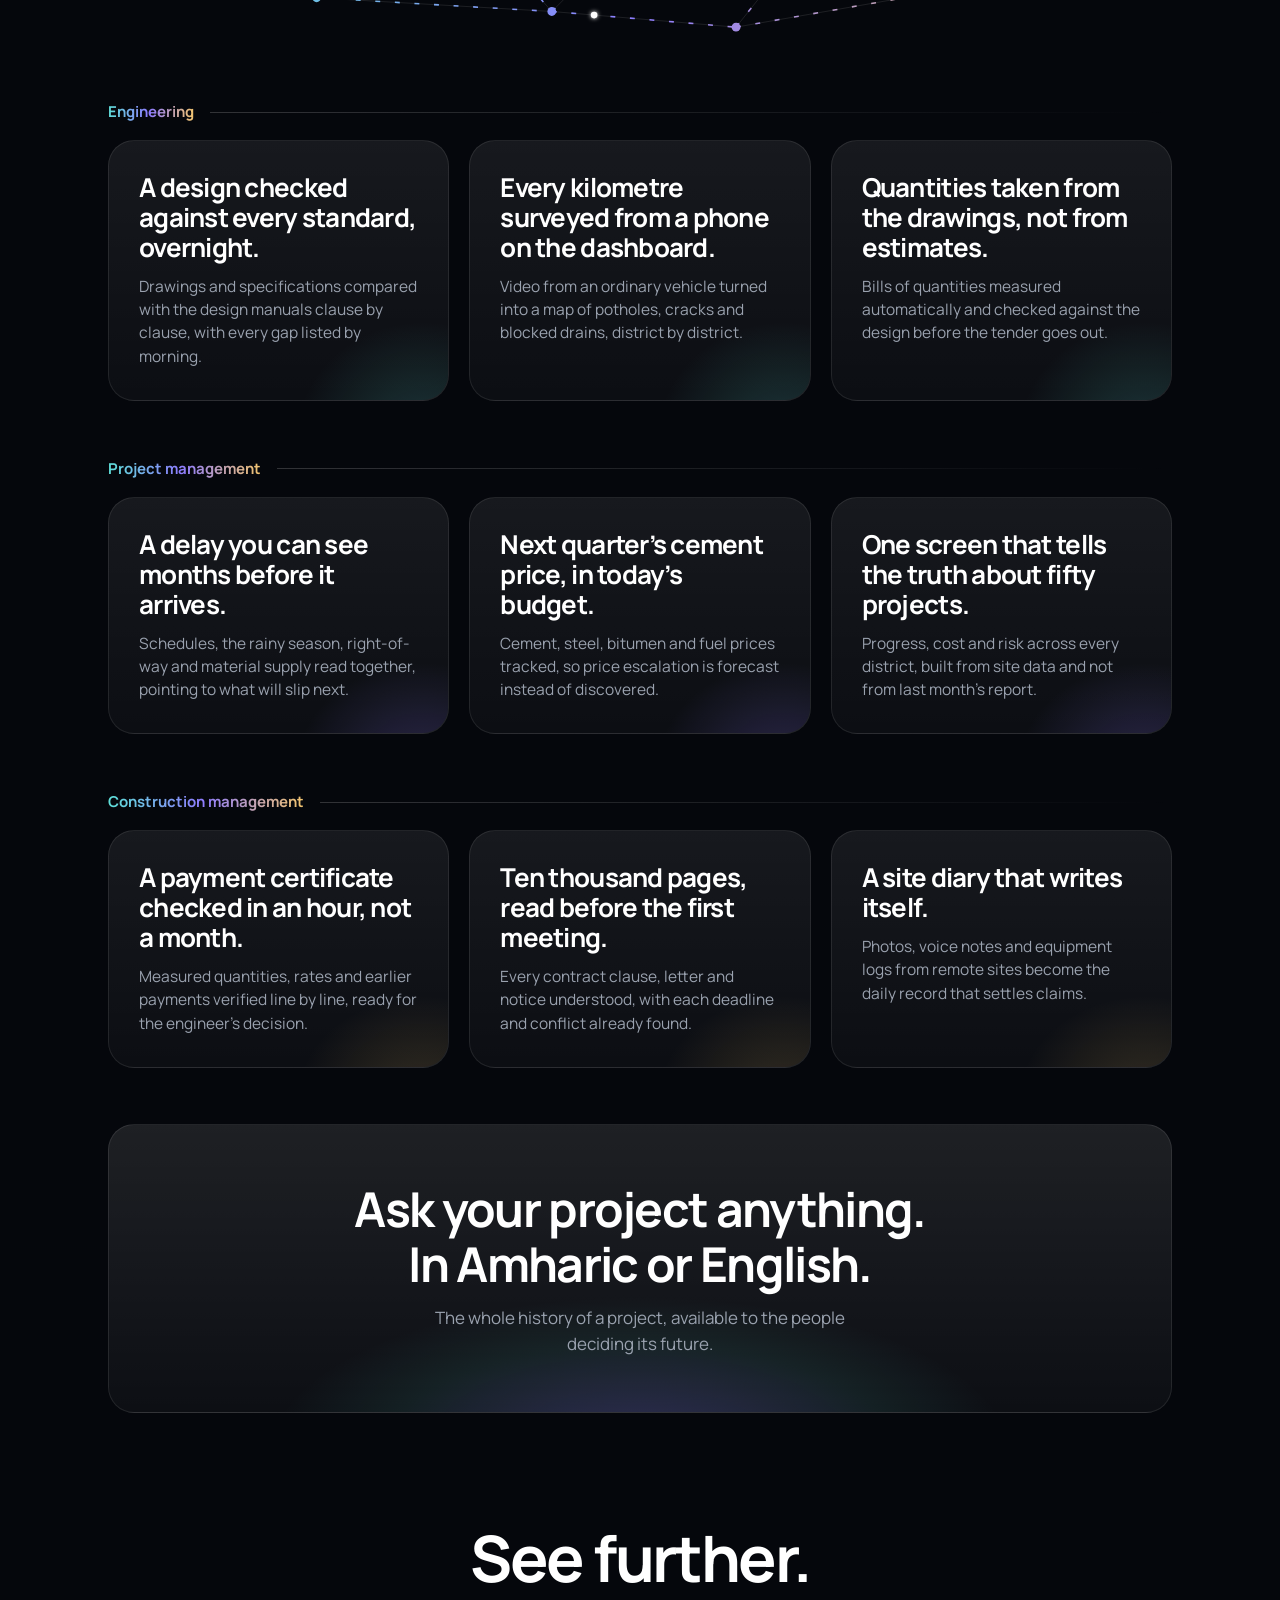
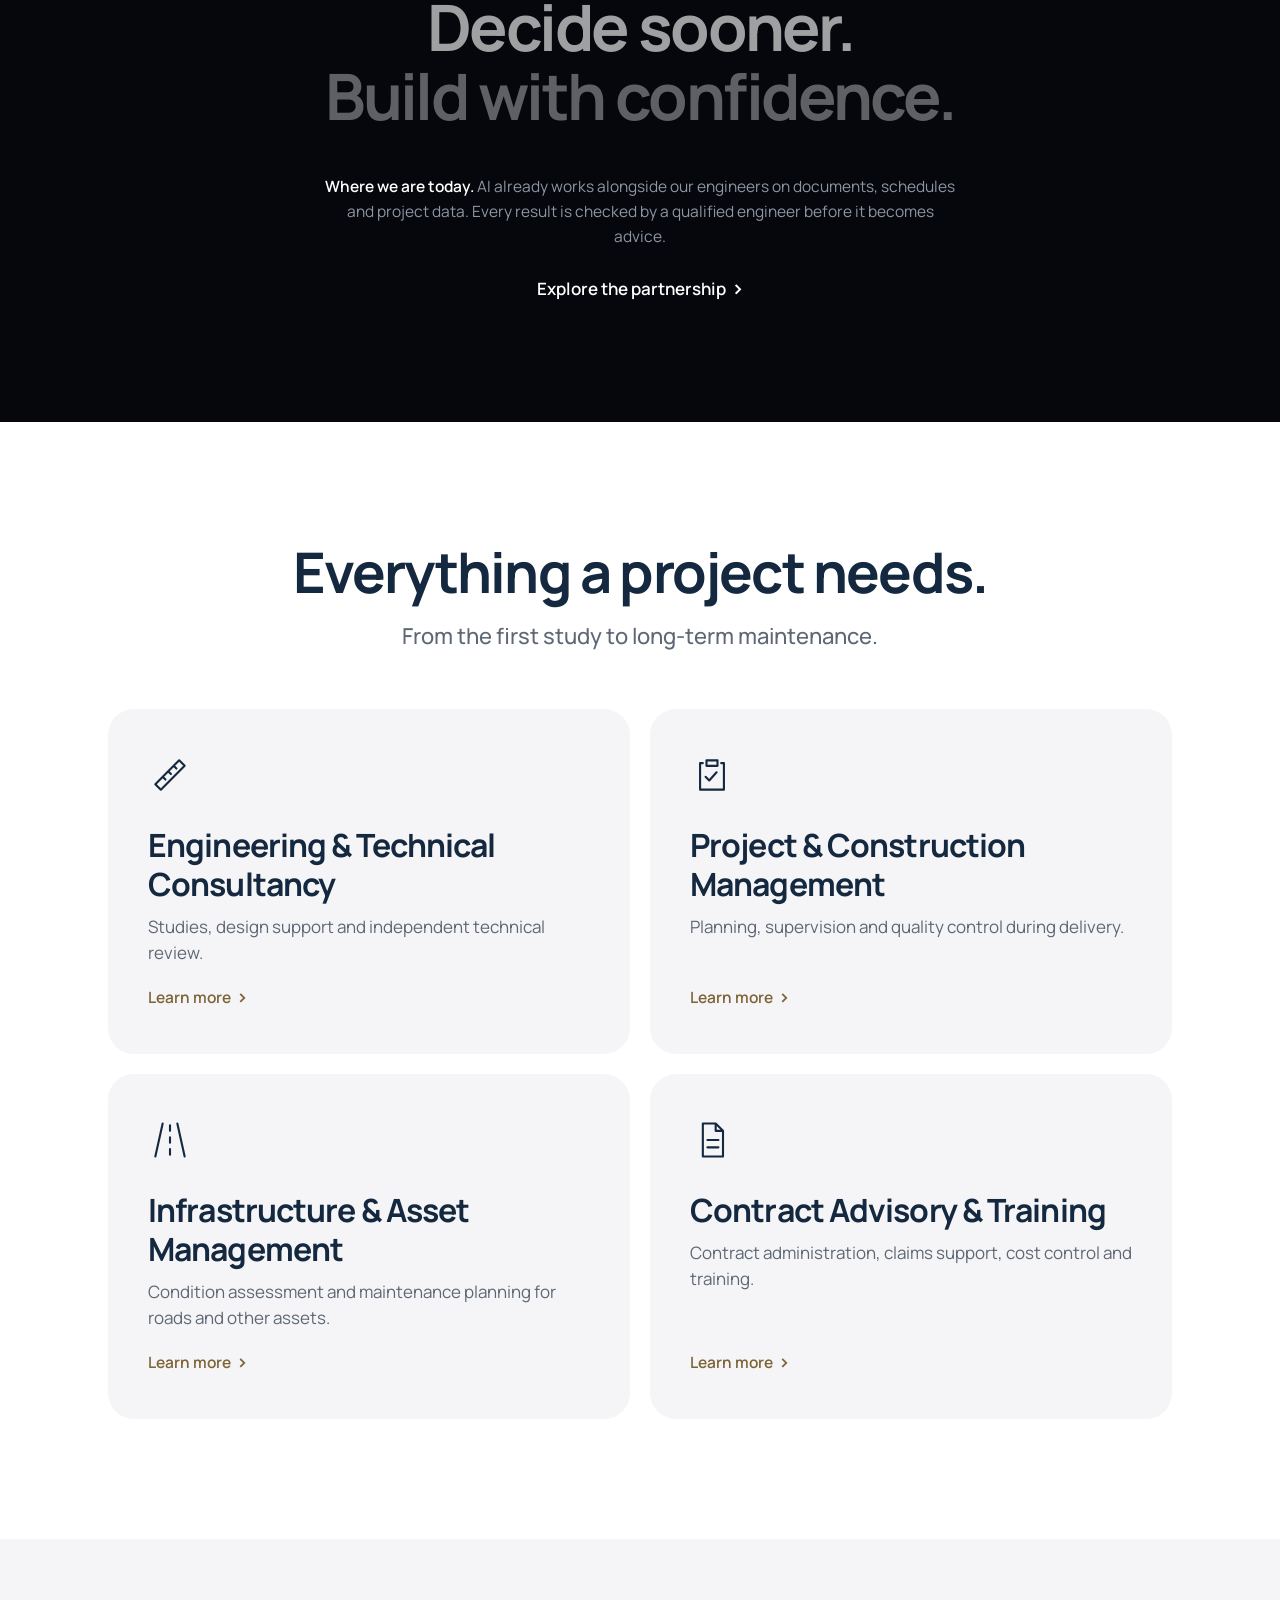
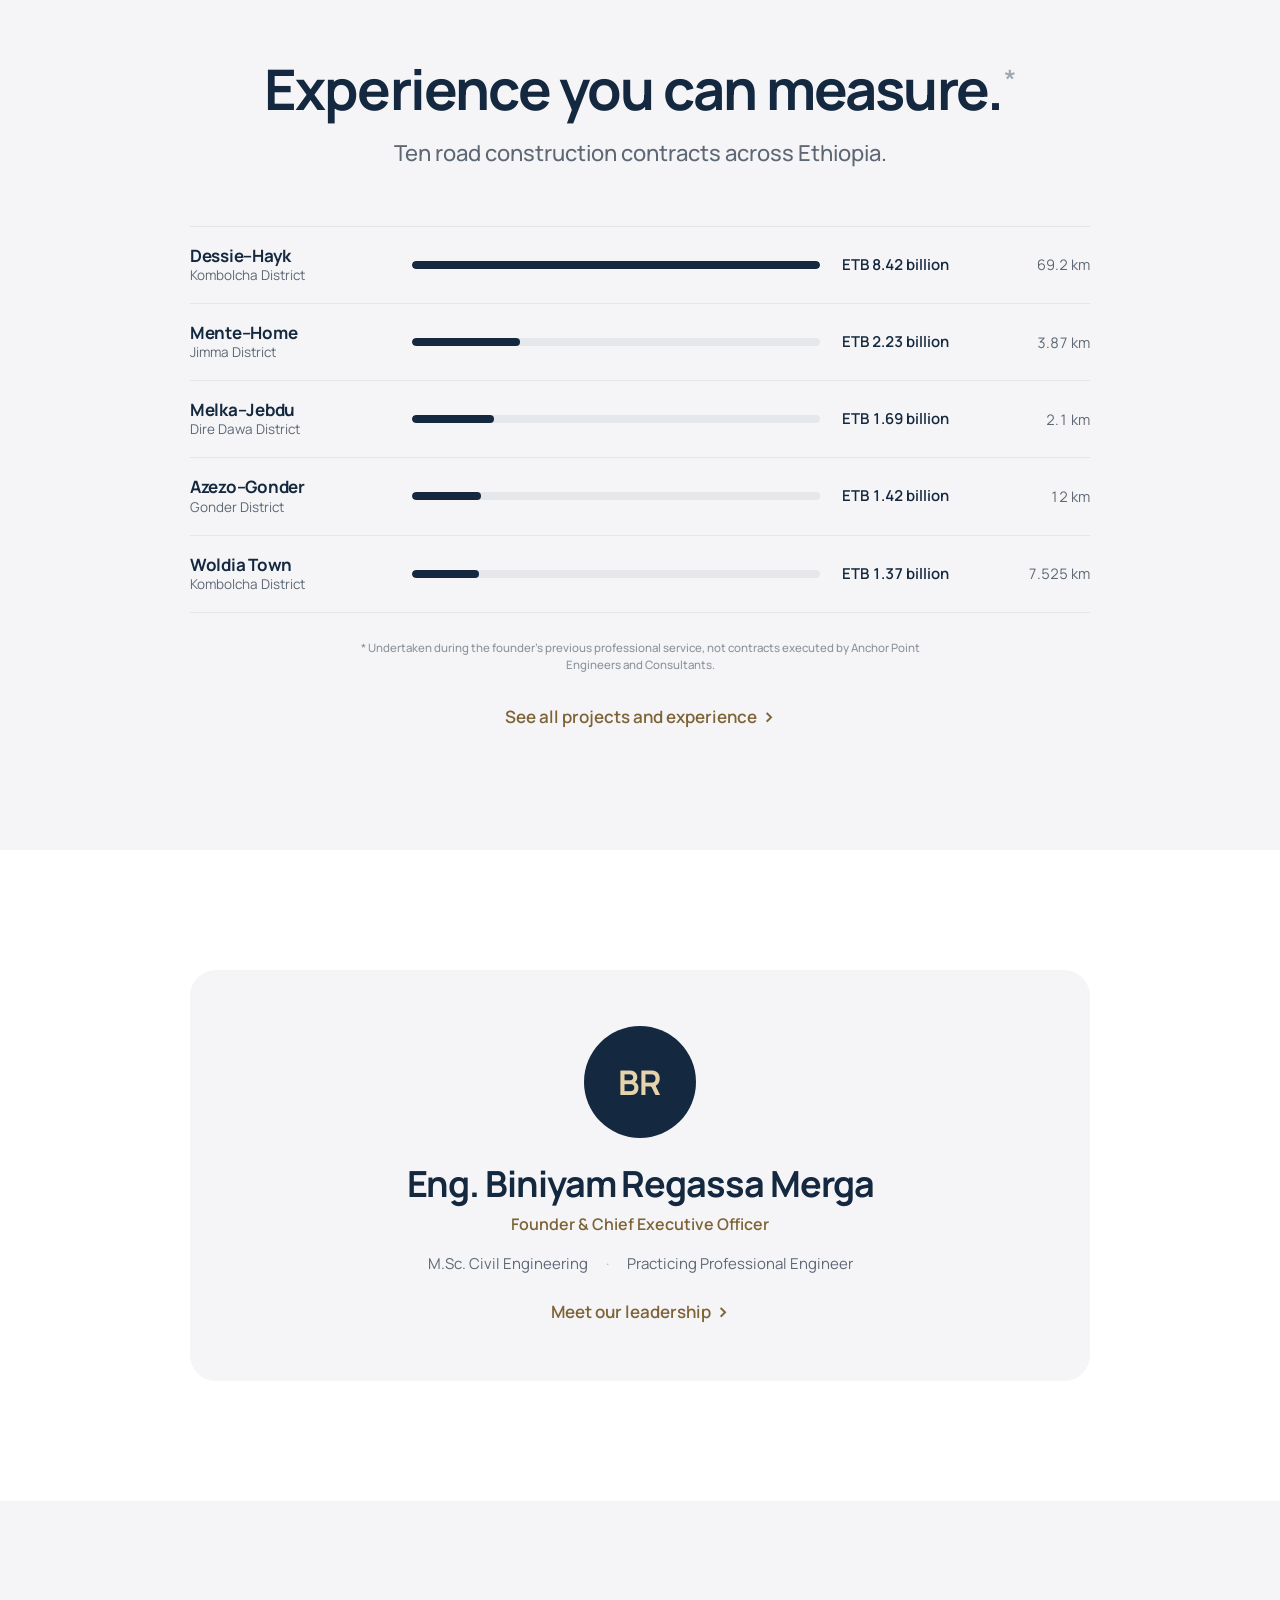
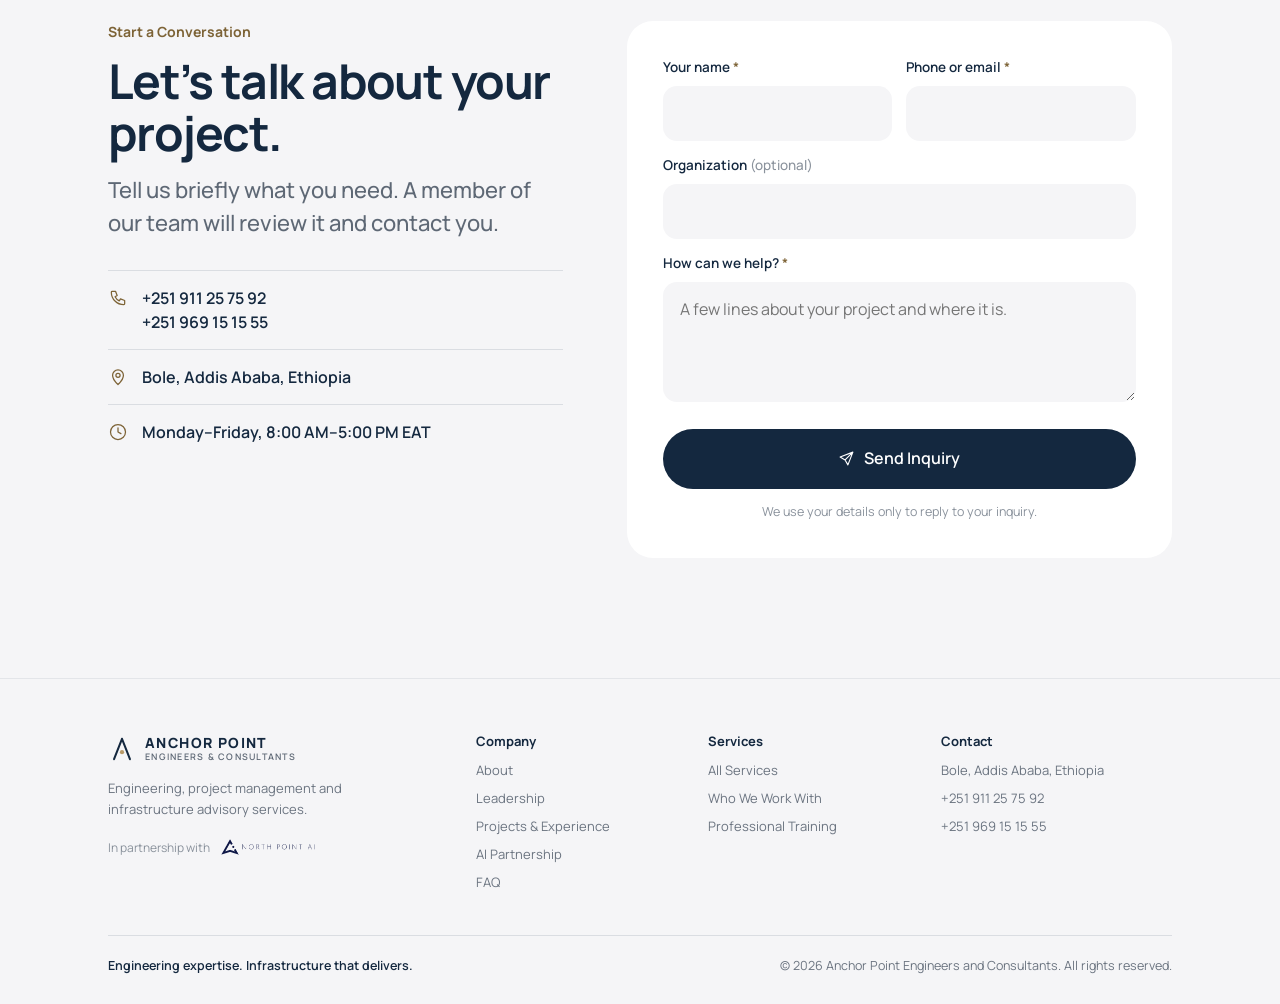
==== commit f88c00ec: "Home headline: Engineering, project management and infrastructure advisory for Ethiopia. Co-Authored" ====
--- a/index.html
+++ b/index.html
@@ -33,8 +33,8 @@
 <main id="main">
 <section class="hero">
   <div class="wrap">
-    <h1><span>Engineering expertise.</span> <span>Infrastructure that delivers.</span></h1>
-    <p class="lead">Engineering, project management and infrastructure advisory for Ethiopia.</p>
+    <h1>Engineering, project management and infrastructure advisory for Ethiopia.</h1>
+    <p class="lead">From the first study to long-term maintenance.</p>
     <div class="btns">
       <a href="#inquiry" class="btn solid">Discuss a Project</a>
       <a href="services.html" class="more">Our services</a>
--- a/assets/site.css
+++ b/assets/site.css
@@ -100,9 +100,9 @@
 
 /* Home hero */
 .hero{text-align:center;padding:92px 0 0;overflow:hidden;background:linear-gradient(180deg,#fff 0%,#fff 55%,var(--alt) 100%)}
-.hero h1{font-size:clamp(38px,5.7vw,70px);margin:0 auto 22px}
+.hero h1{font-size:clamp(30px,4.7vw,58px);max-width:25ch;margin:0 auto 22px;text-wrap:balance}
 .hero h1 span{display:block}
-.hero .lead{max-width:34ch;margin:0 auto}
+.hero .lead{max-width:44ch;margin:0 auto}
 .hero .road{display:block;width:min(100%,860px);height:auto;margin:36px auto 0}
 .road .dash{animation:dash 2.4s linear infinite}
 @keyframes dash{to{stroke-dashoffset:-60}}
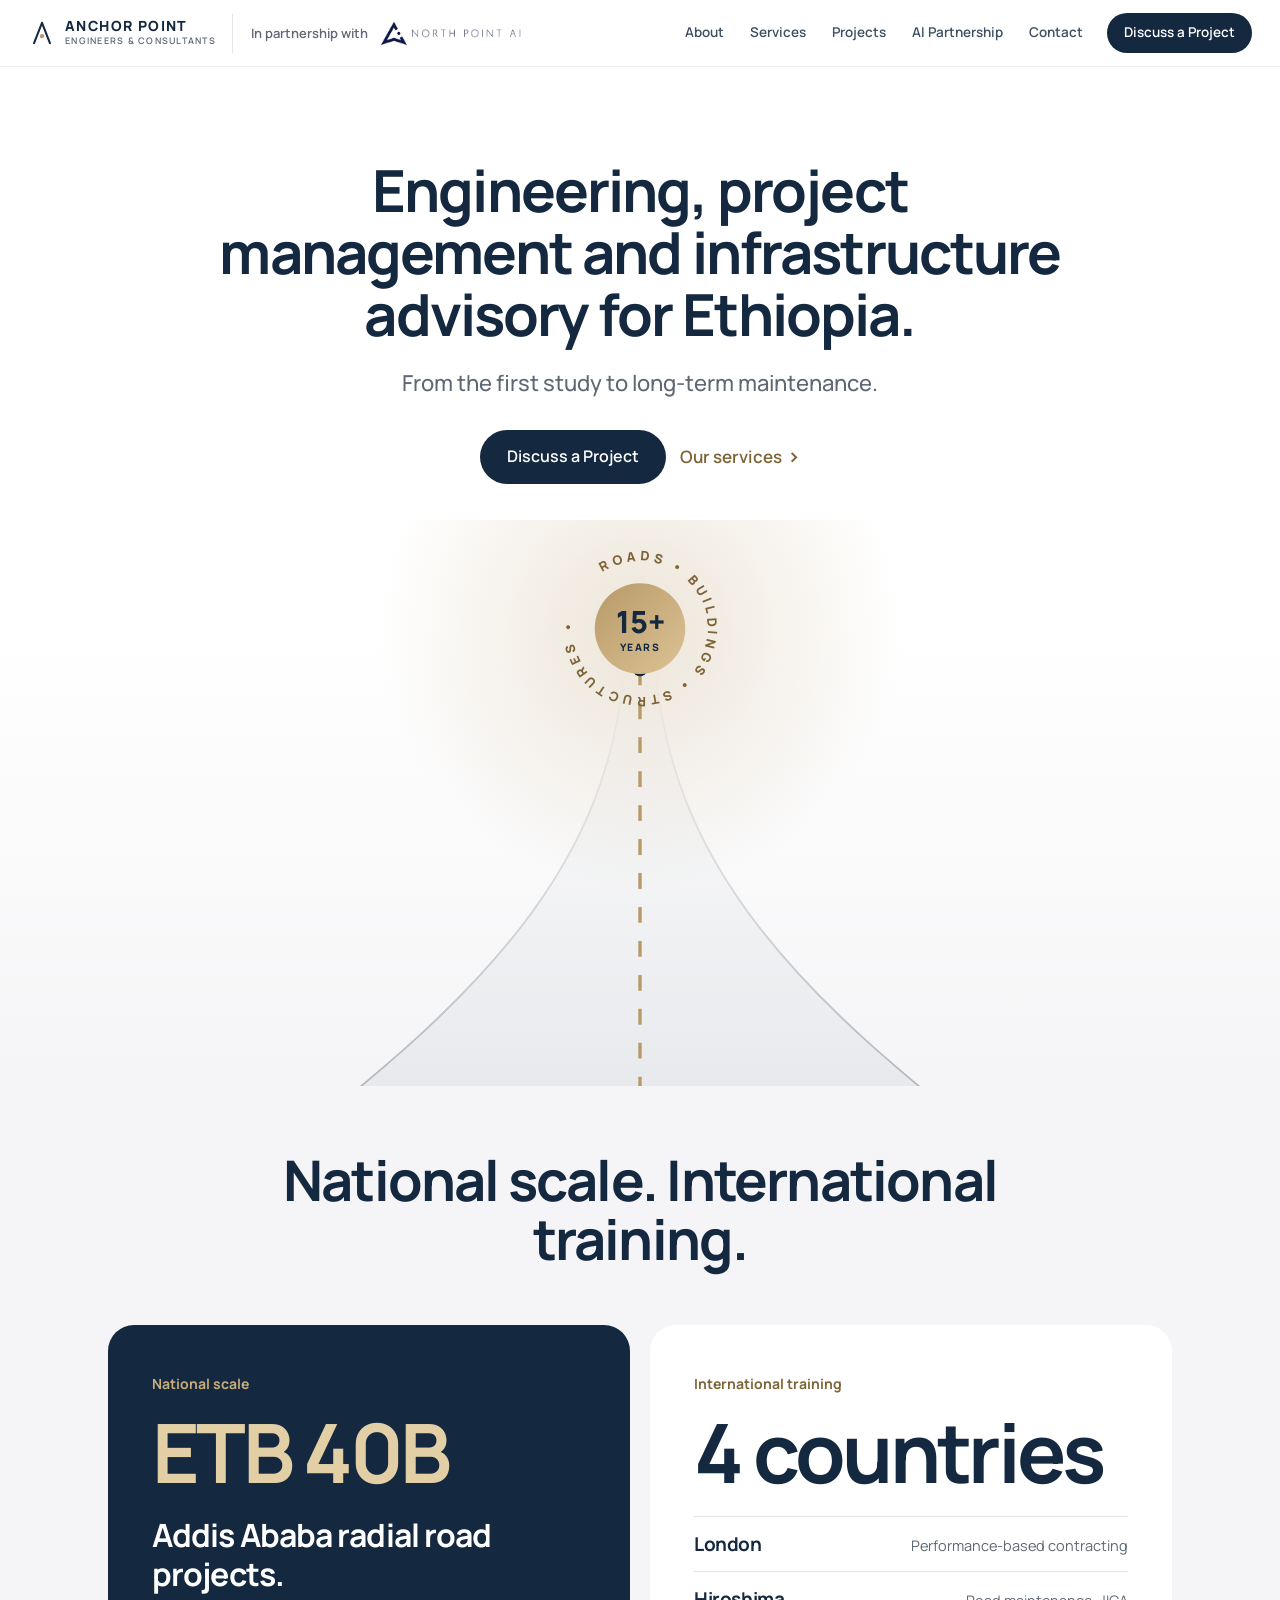
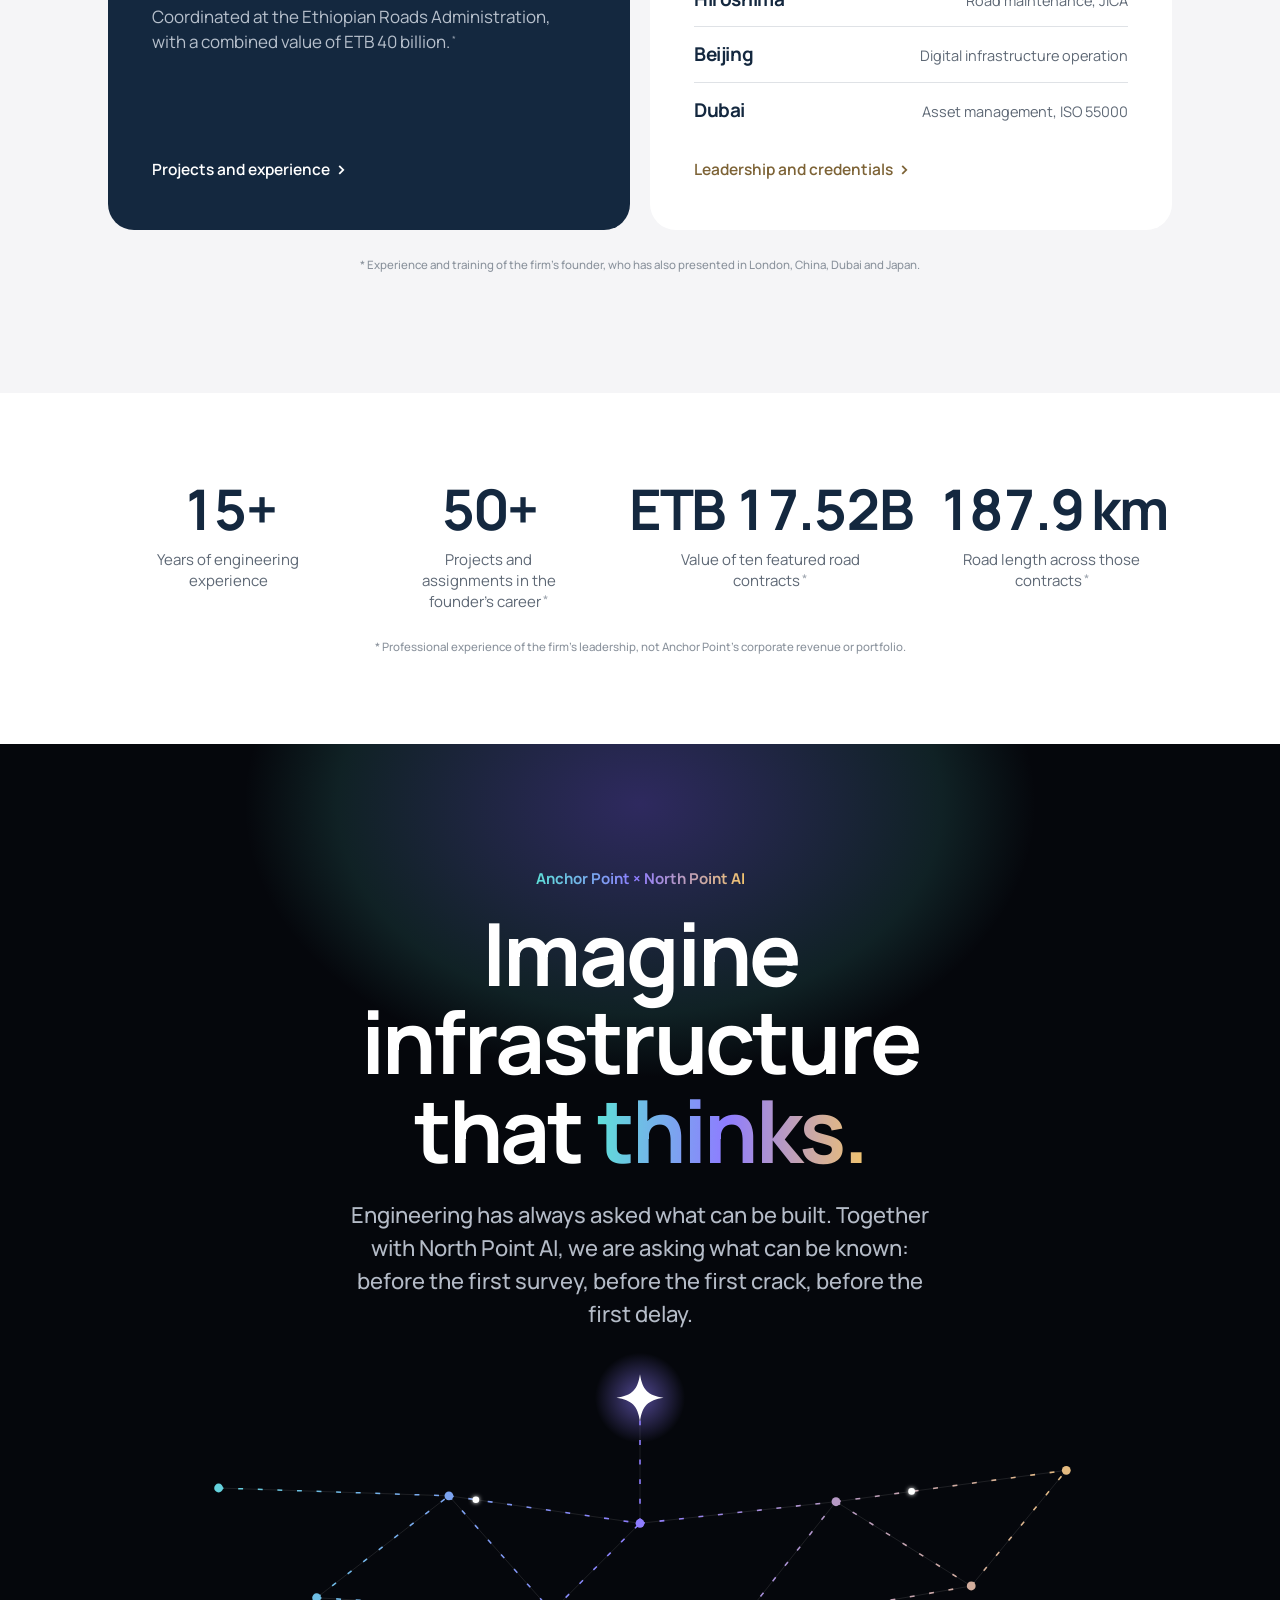
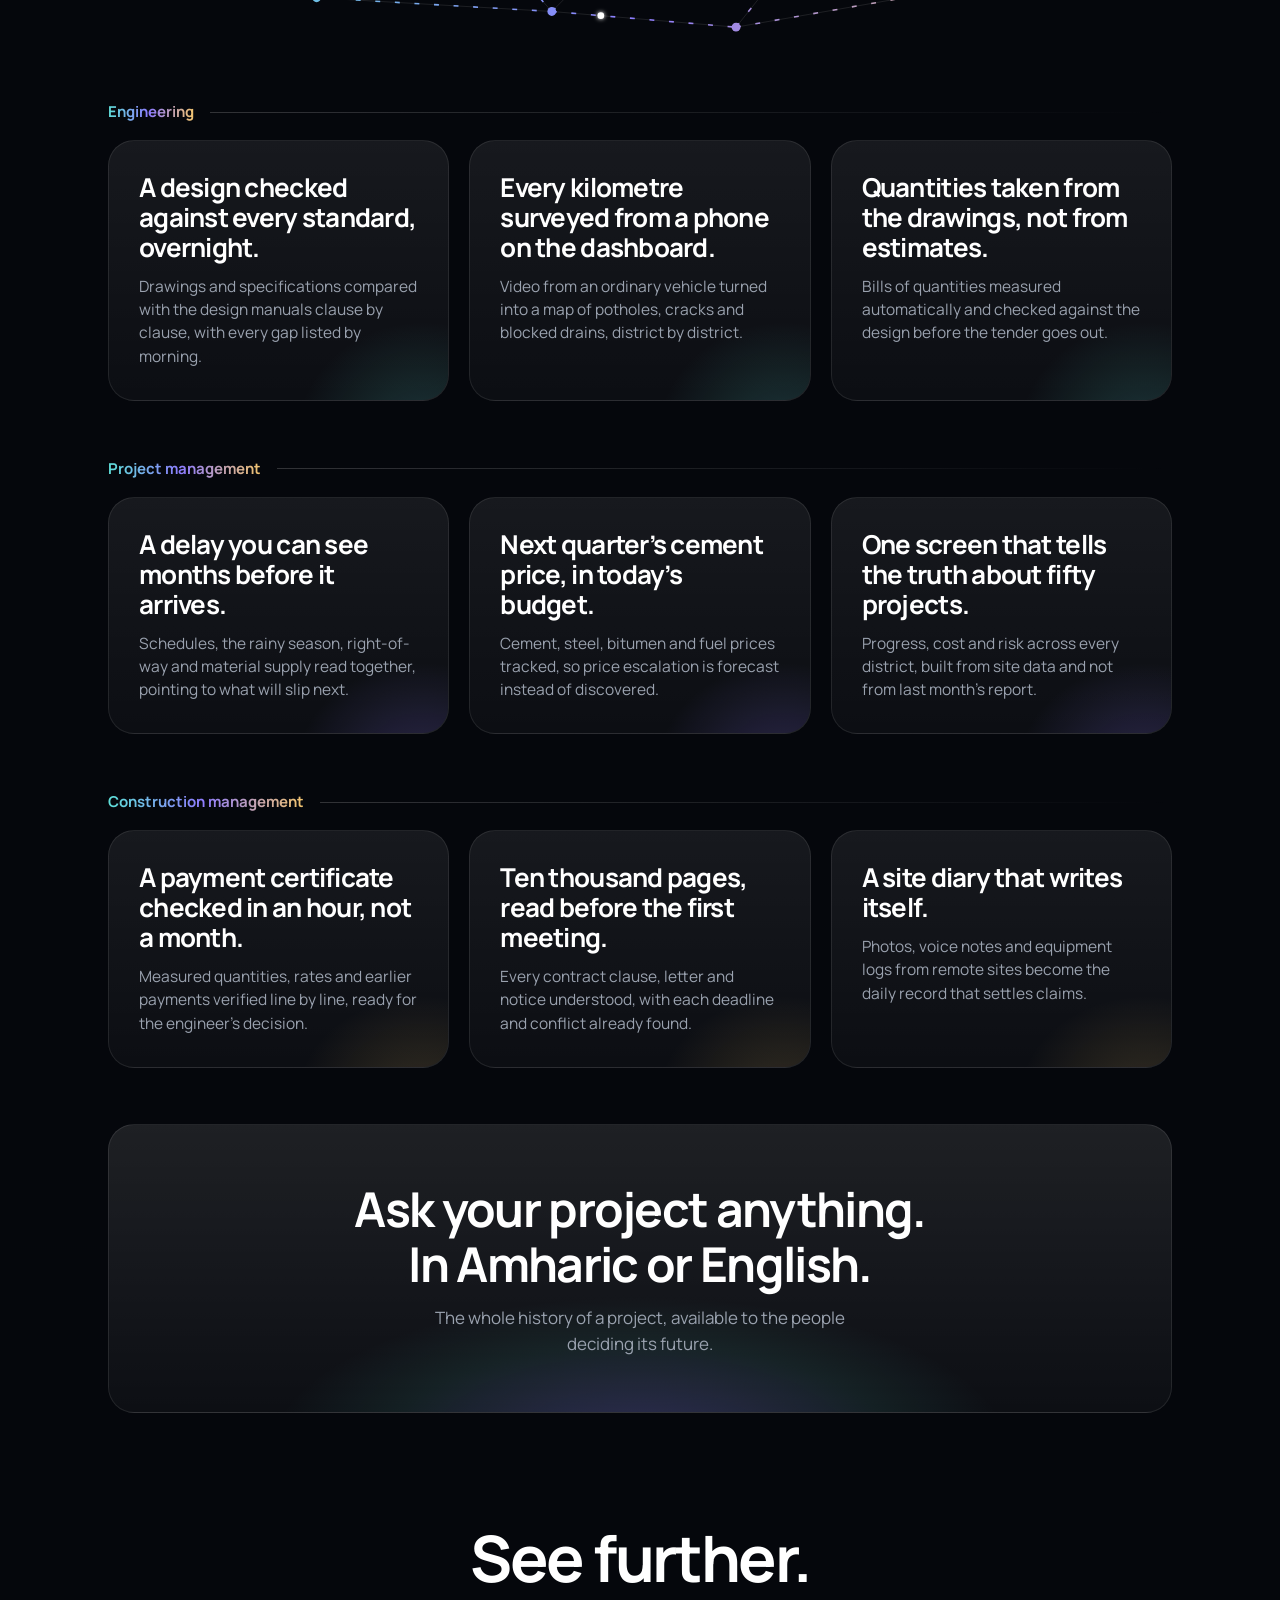
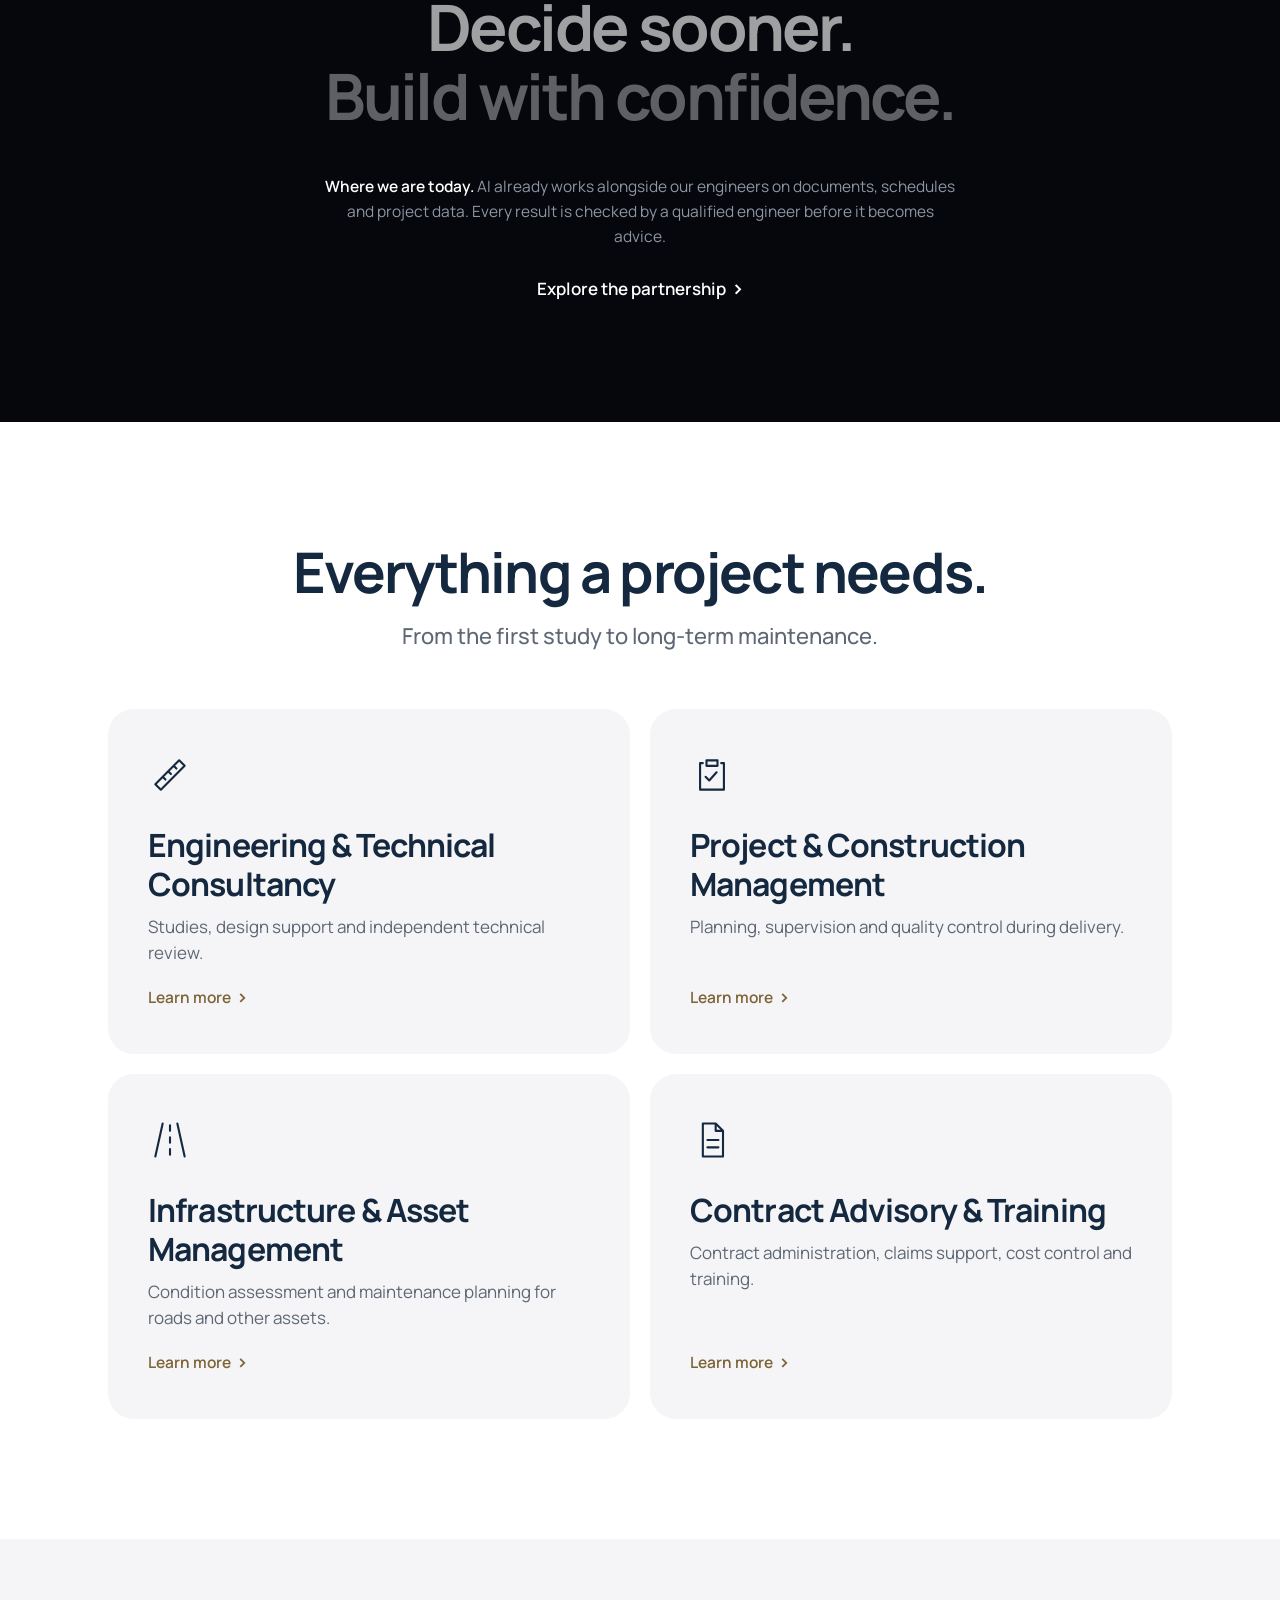
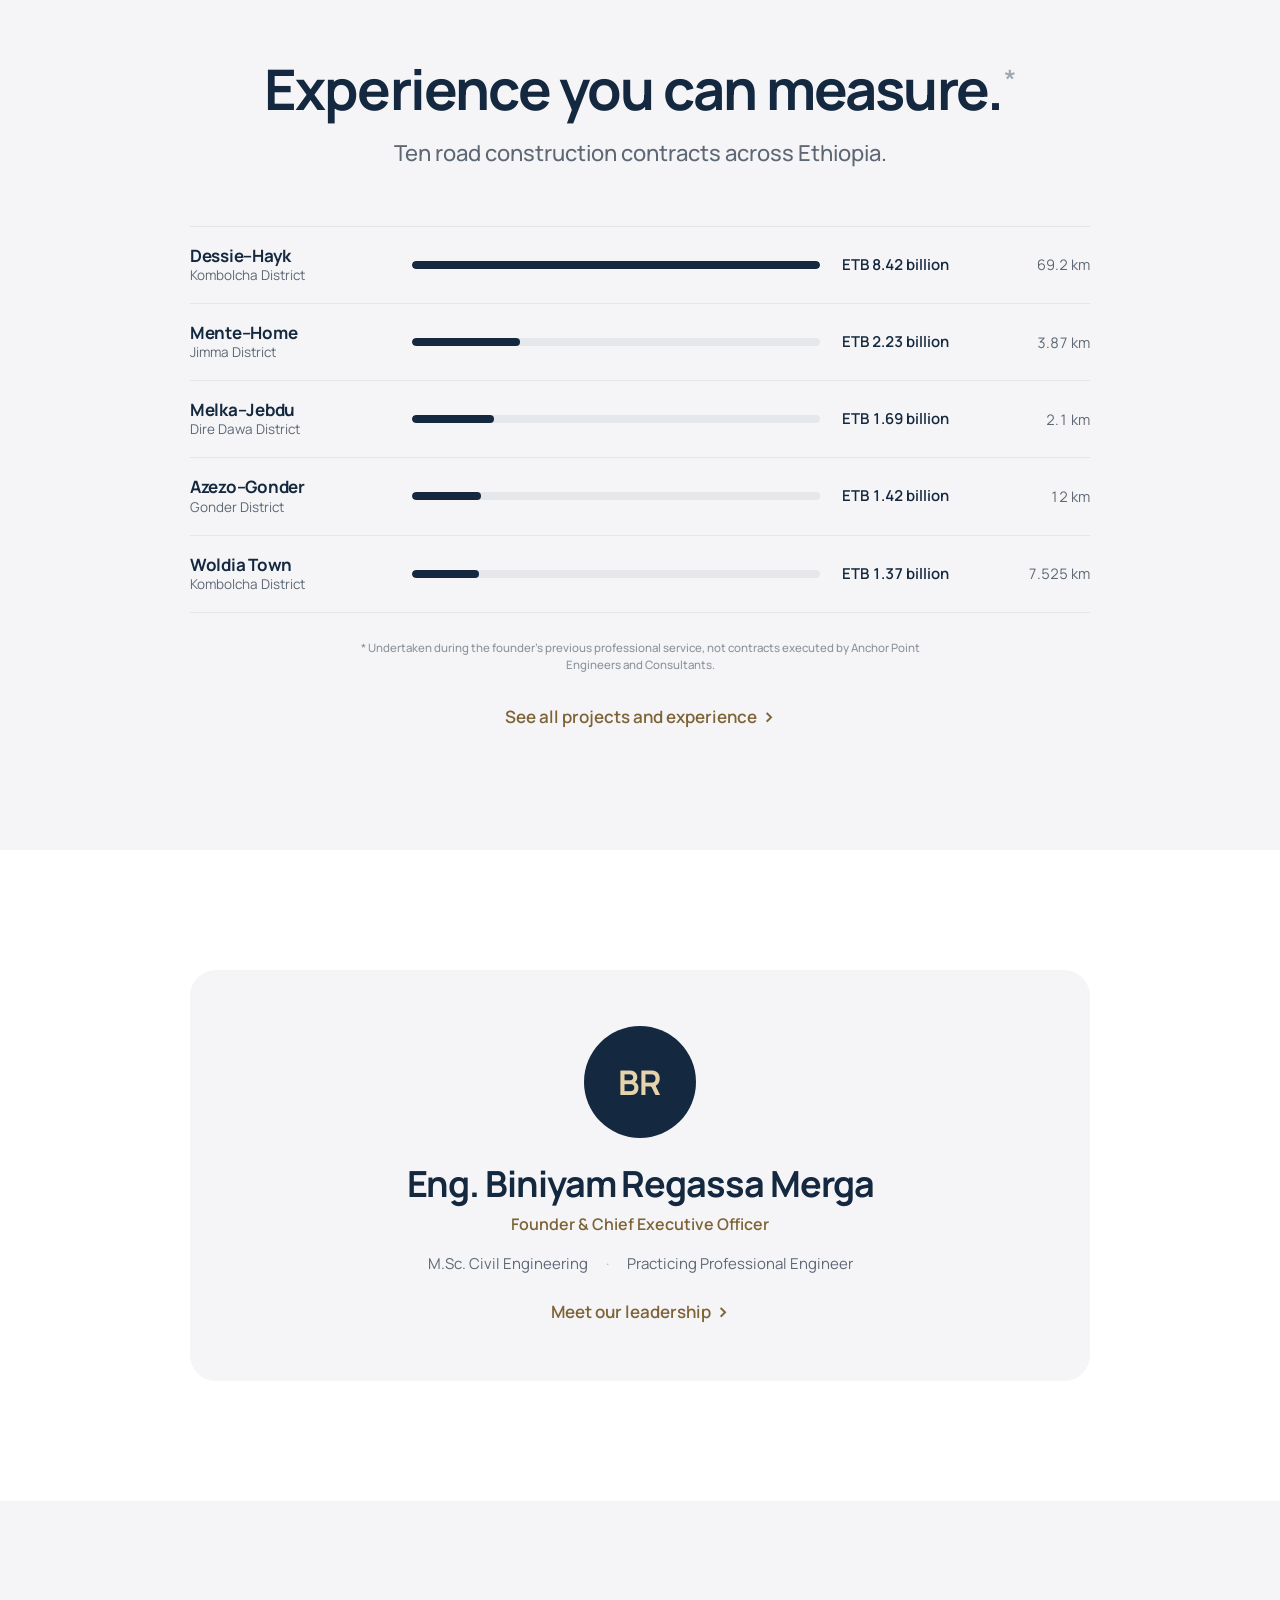
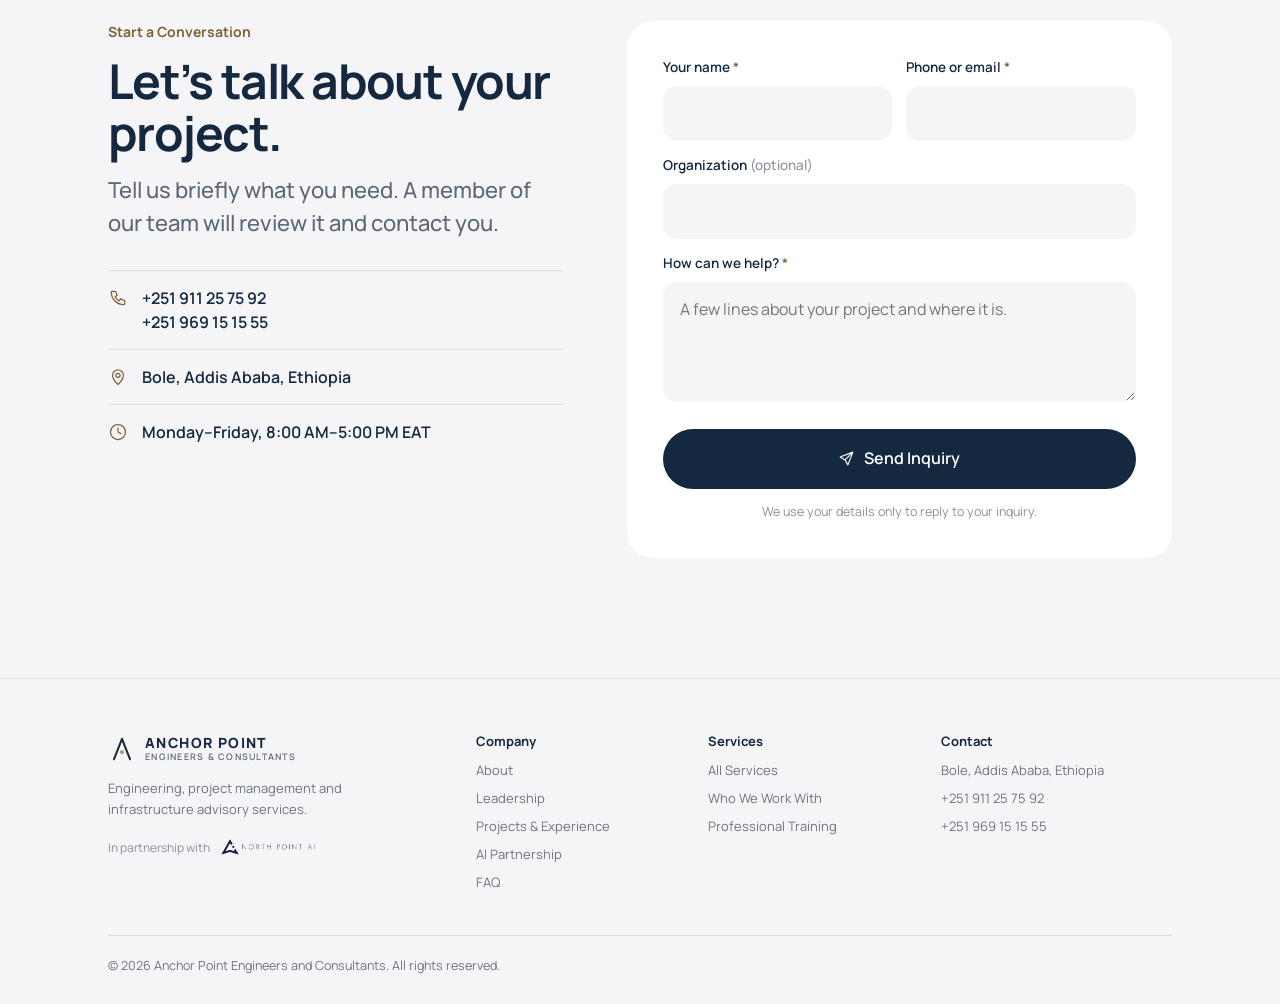
==== commit 5ad4a06d: "Remove the old tagline from the footer Co-Authored-By: Claude Fable 5.2 <noreply@anthropic.com>" ====
--- a/index.html
+++ b/index.html
@@ -198,7 +198,6 @@
       </div>
     </div>
     <div class="ftr-b">
-      <b>Engineering expertise. Infrastructure that delivers.</b>
       <span>&copy; <span id="yr">2026</span> Anchor Point Engineers and Consultants. All rights reserved.</span>
     </div>
   </div>
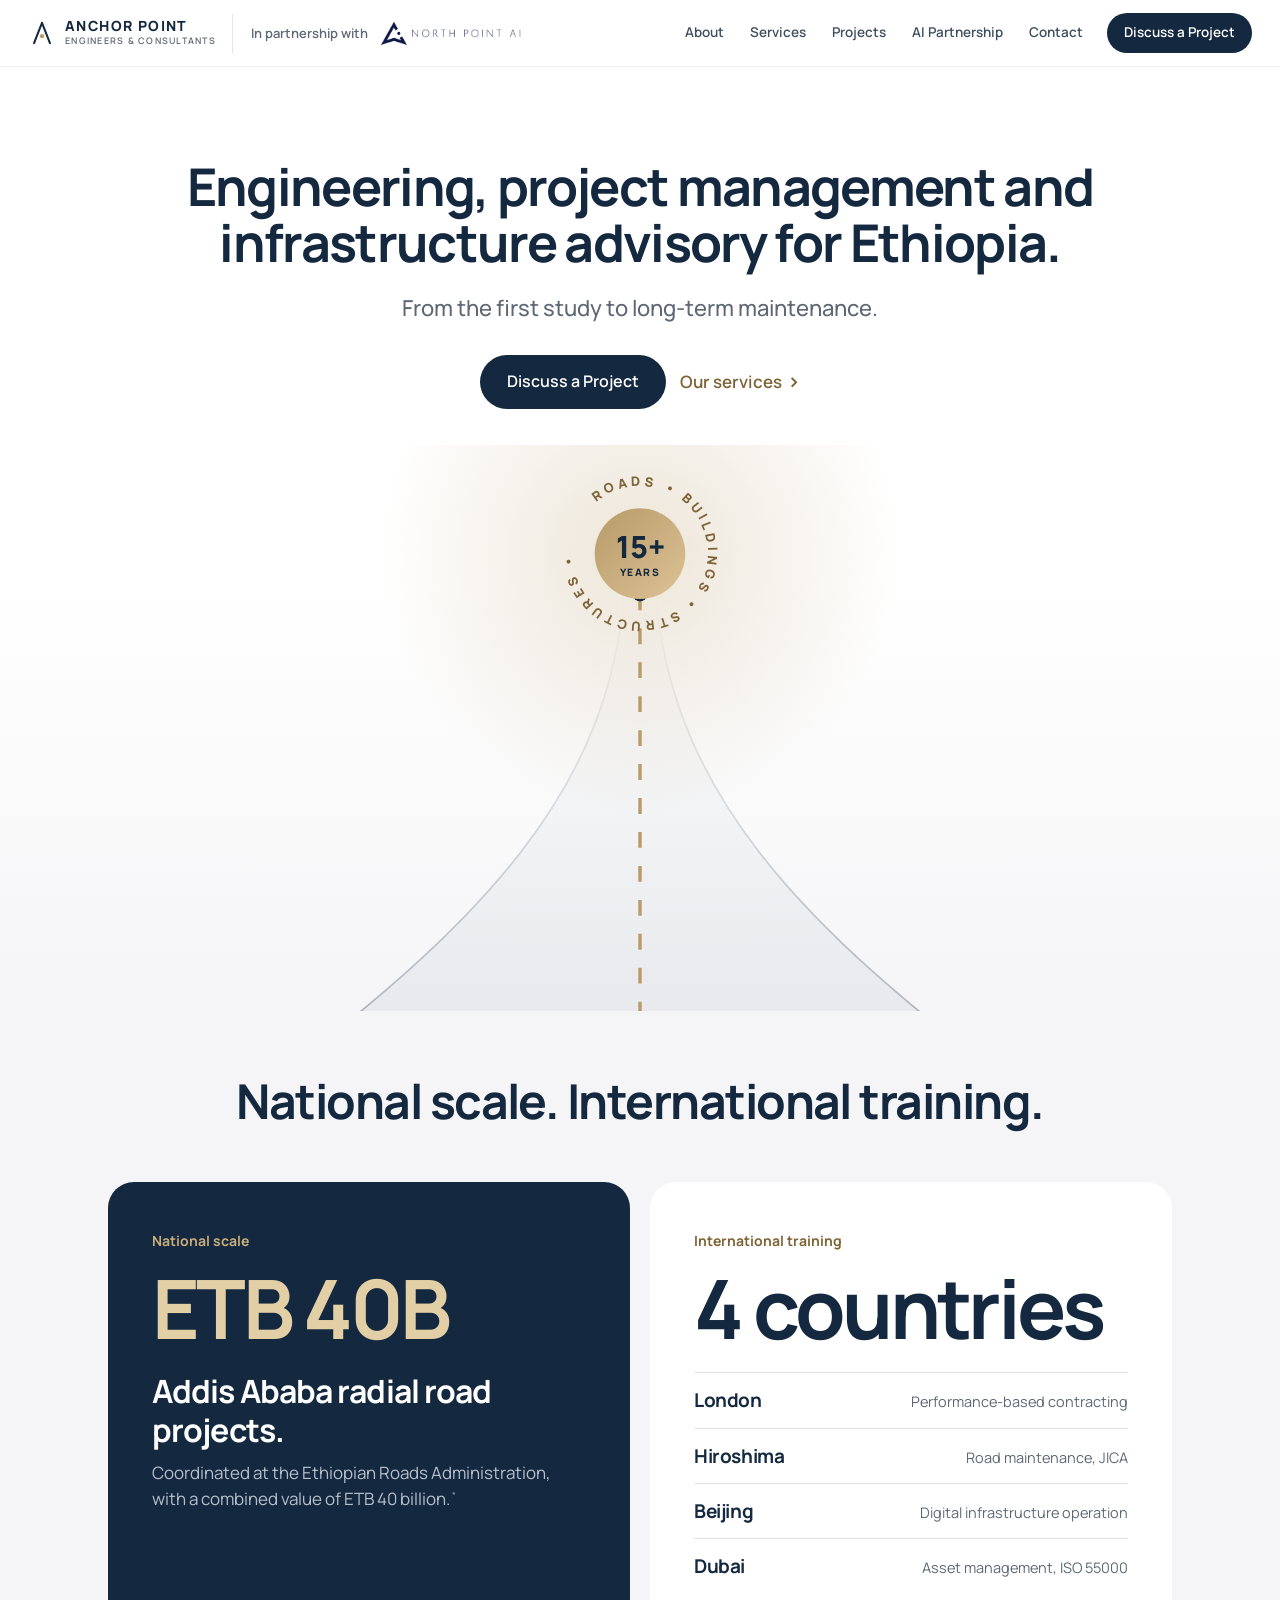
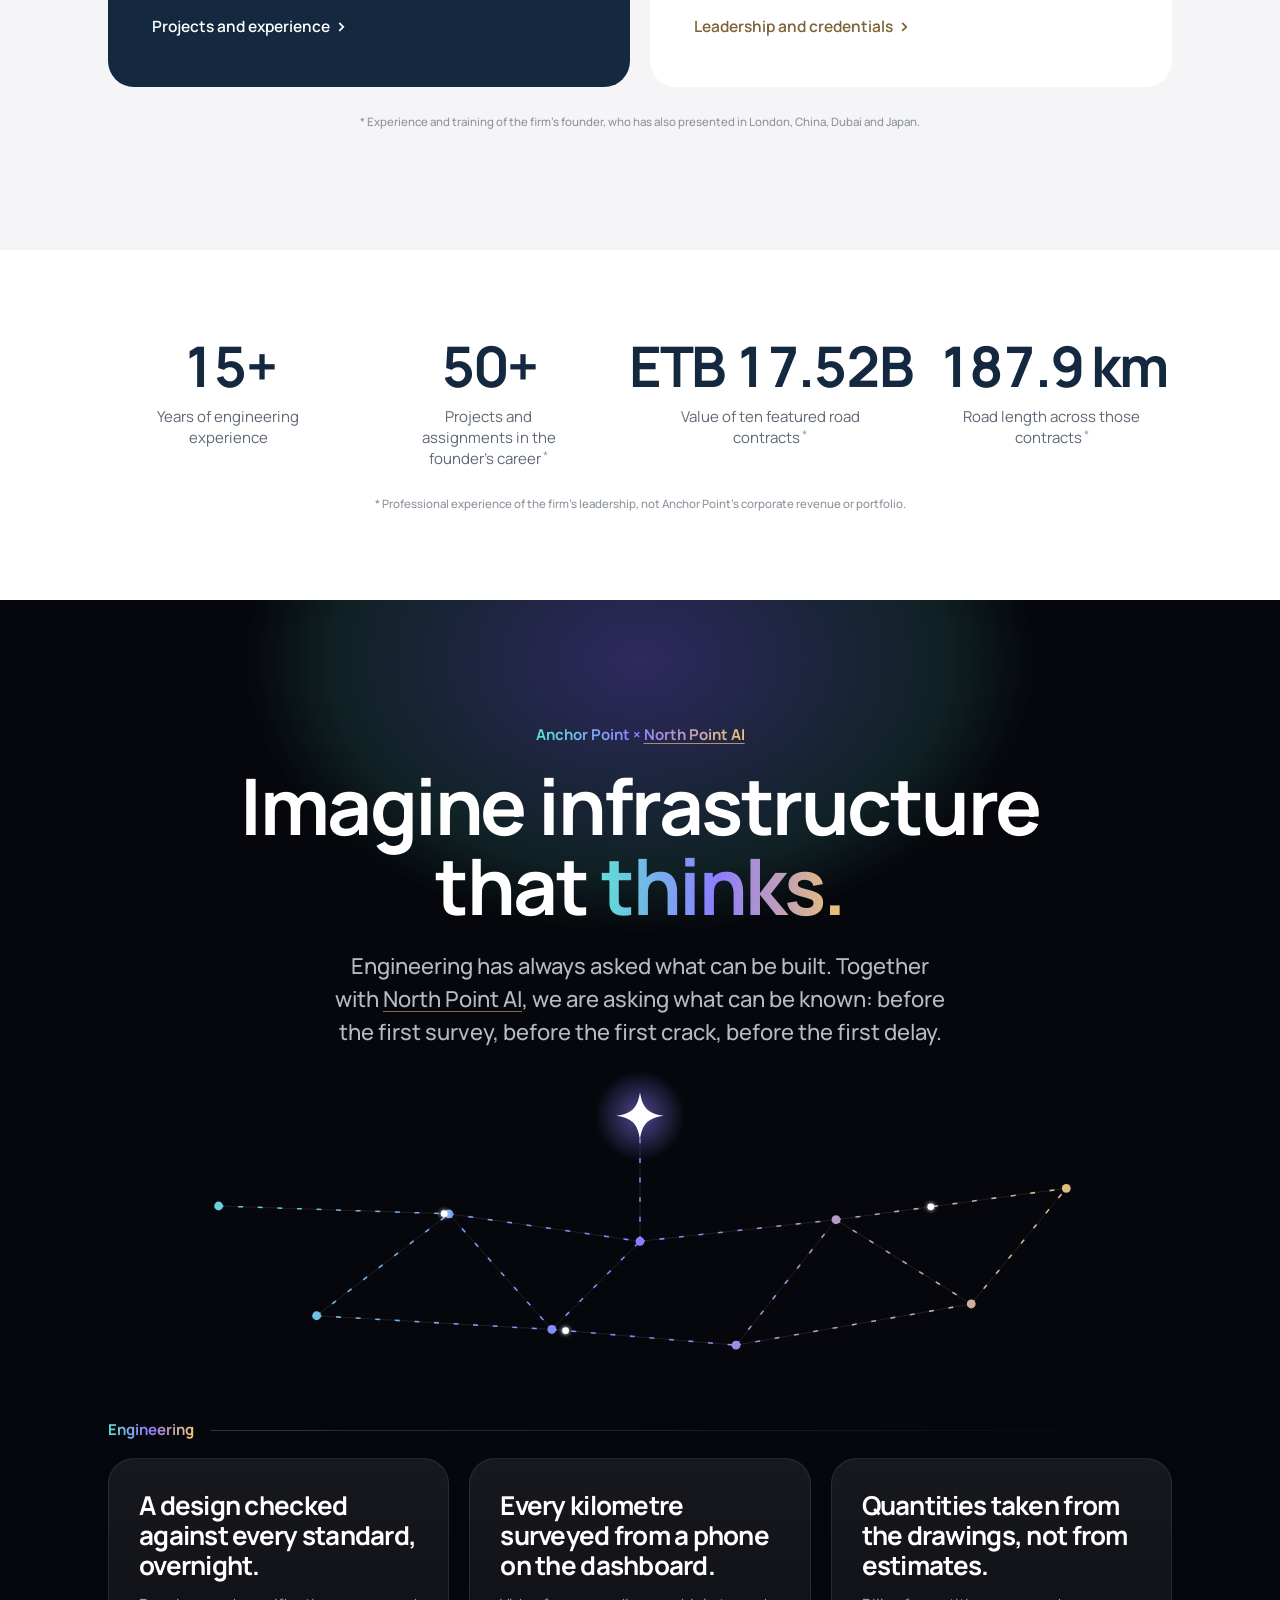
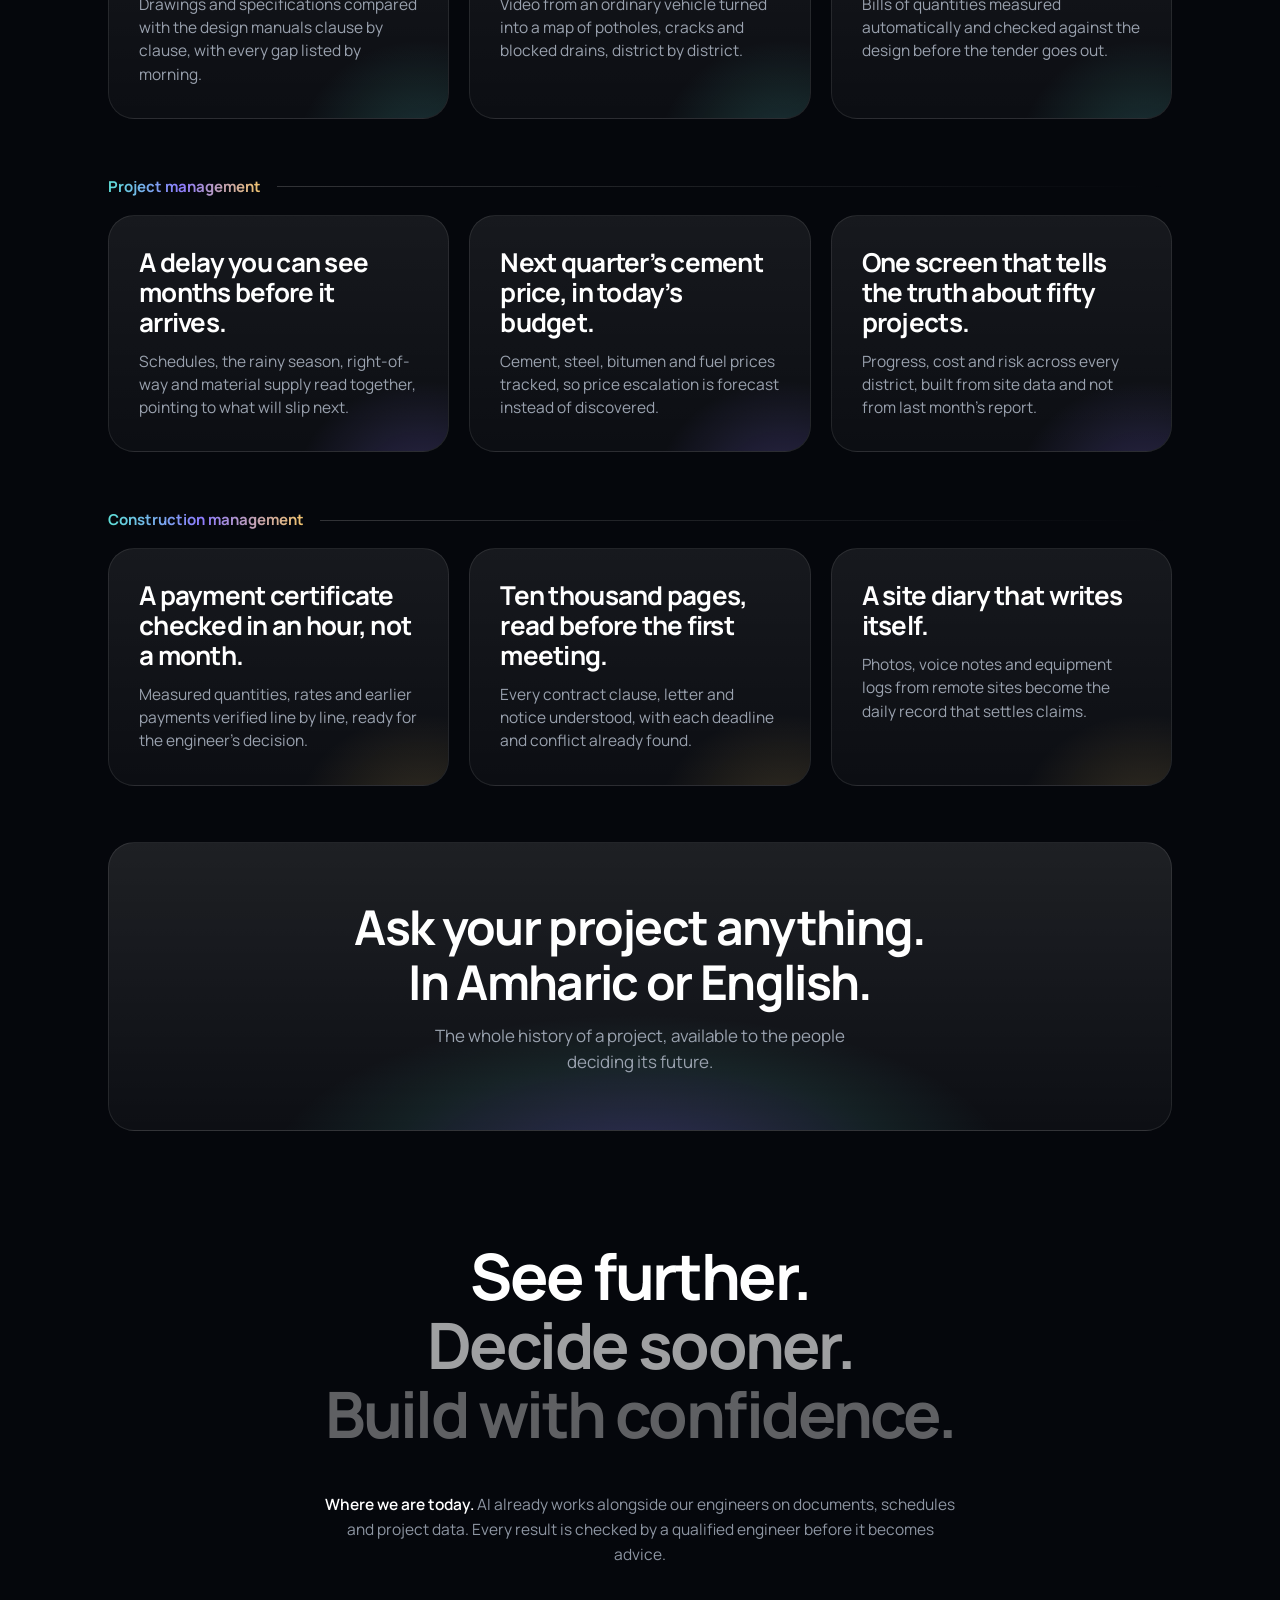
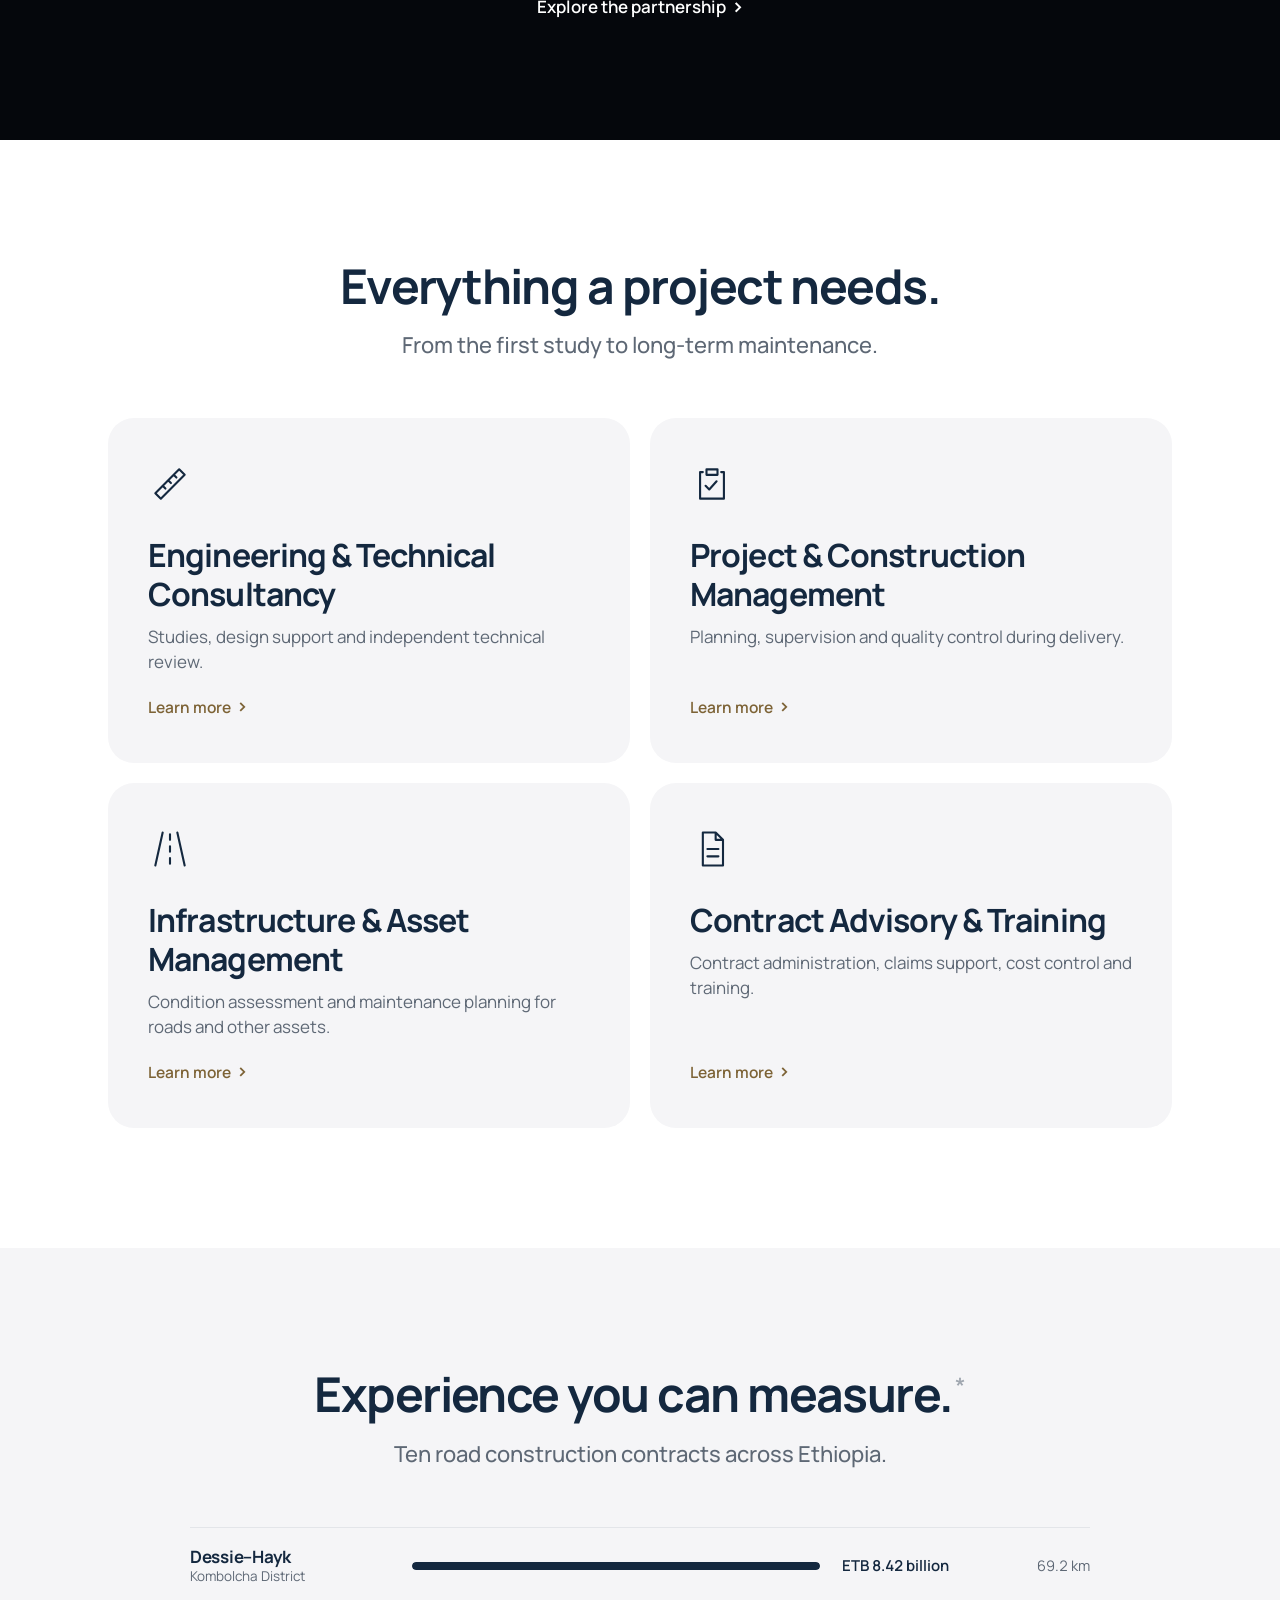
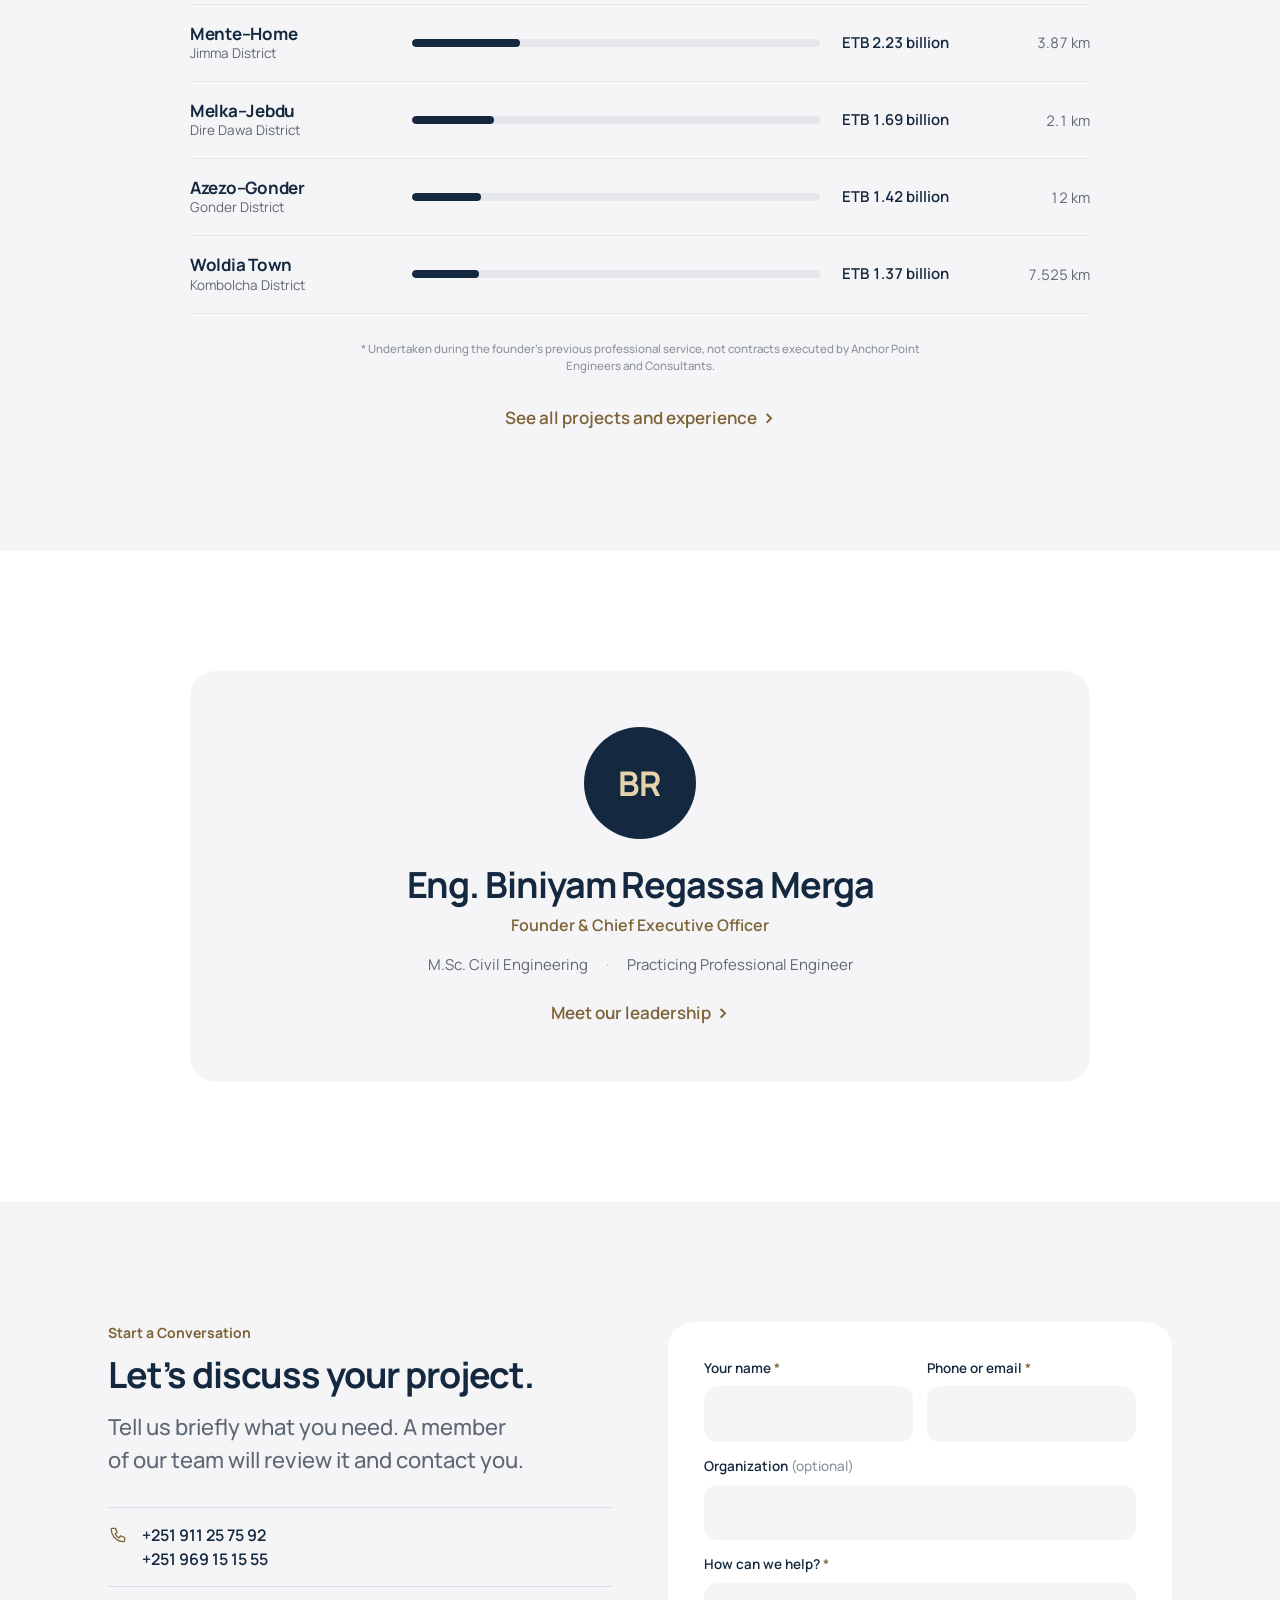
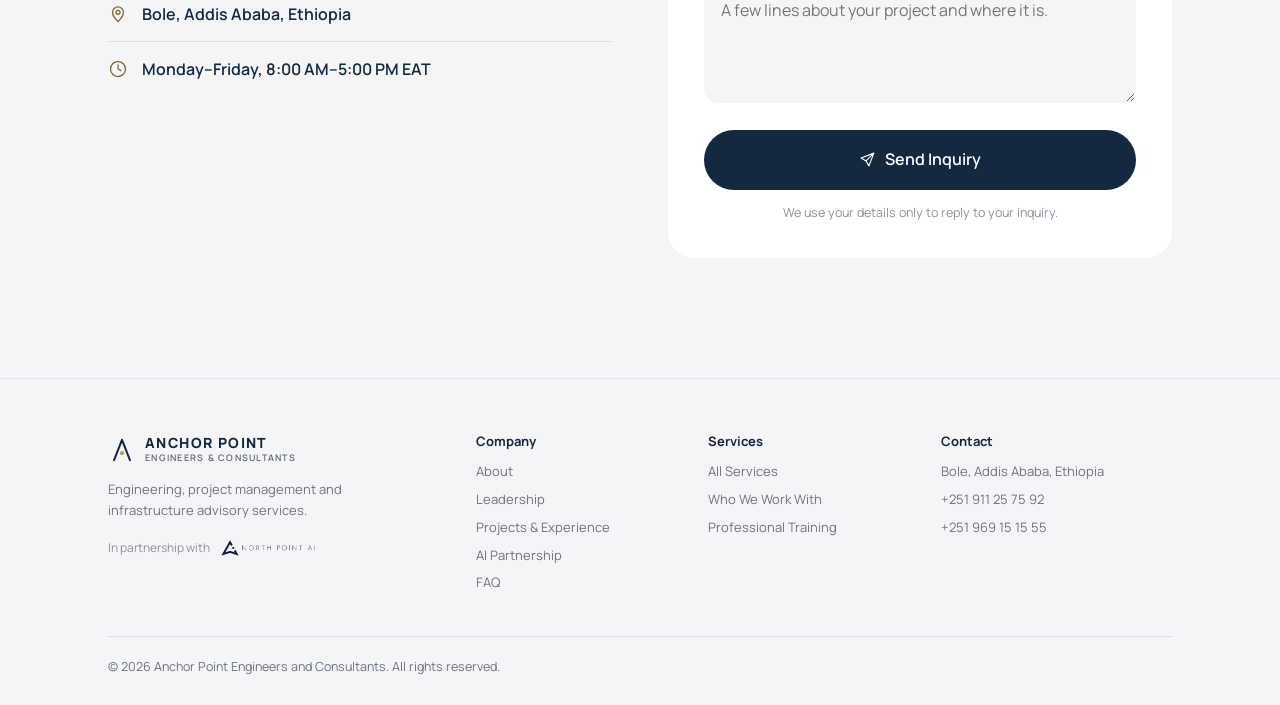
==== commit 4a5e03c8: "One-line headings, North Point AI links, livelier AI answer in FAQ - Headings fit on one line where " ====
--- a/index.html
+++ b/index.html
@@ -46,7 +46,7 @@
 <section class="sec ivory" style="padding-top:64px">
   <div class="wrap">
     <div class="head">
-      <h2>National scale. International training.</h2>
+      <h2><span class="s">National scale.</span> <span class="s">International training.</span></h2>
     </div>
     <div class="g2 hl">
       <div class="card big dark">
@@ -86,9 +86,9 @@
 
 <section class="sec ai">
   <div class="wrap">
-    <span class="ai-tag spark">Anchor Point &times; North Point AI</span>
+    <span class="ai-tag spark">Anchor Point &times; <a class="np" href="https://northpoint-ai.com" target="_blank" rel="noopener">North Point AI</a></span>
     <h2 class="ai-h">Imagine infrastructure that <span class="spark">thinks.</span></h2>
-    <p class="lead">Engineering has always asked what can be built. Together with North Point AI, we are asking what can be known: before the first survey, before the first crack, before the first delay.</p>
+    <p class="lead">Engineering has always asked what can be built. Together with <a class="np" href="https://northpoint-ai.com" target="_blank" rel="noopener">North Point AI</a>, we are asking what can be known: before the first survey, before the first crack, before the first delay.</p>
     <svg class="net" viewBox="0 0 1000 330" fill="none" aria-hidden="true"><defs><linearGradient id="nG" x1="0" y1="0" x2="1000" y2="0" gradientUnits="userSpaceOnUse"><stop offset="0" stop-color="#5EE0D8"/><stop offset=".5" stop-color="#8E7CFF"/><stop offset="1" stop-color="#F2C46D"/></linearGradient><radialGradient id="nS"><stop offset="0" stop-color="#8E7CFF" stop-opacity=".55"/><stop offset="1" stop-color="#8E7CFF" stop-opacity="0"/></radialGradient><filter id="nB" x="-200%" y="-200%" width="500%" height="500%"><feGaussianBlur stdDeviation="2.2"/><feMerge><feMergeNode/><feMergeNode in="SourceGraphic"/></feMerge></filter></defs><path d="M70 150L305 158" stroke="#fff" stroke-opacity=".1"/><path d="M170 262L305 158" stroke="#fff" stroke-opacity=".1"/><path d="M305 158L500 186" stroke="#fff" stroke-opacity=".1"/><path d="M305 158L410 276" stroke="#fff" stroke-opacity=".1"/><path d="M410 276L500 186" stroke="#fff" stroke-opacity=".1"/><path d="M500 186L500 58" stroke="#fff" stroke-opacity=".1"/><path d="M500 186L700 164" stroke="#fff" stroke-opacity=".1"/><path d="M410 276L598 292" stroke="#fff" stroke-opacity=".1"/><path d="M598 292L700 164" stroke="#fff" stroke-opacity=".1"/><path d="M700 164L838 250" stroke="#fff" stroke-opacity=".1"/><path d="M838 250L935 132" stroke="#fff" stroke-opacity=".1"/><path d="M700 164L935 132" stroke="#fff" stroke-opacity=".1"/><path d="M598 292L838 250" stroke="#fff" stroke-opacity=".1"/><path d="M170 262L410 276" stroke="#fff" stroke-opacity=".1"/><path class="flow" d="M70 150L305 158" stroke="url(#nG)" stroke-width="1.6"/><path class="flow" d="M170 262L305 158" stroke="url(#nG)" stroke-width="1.6"/><path class="flow" d="M305 158L500 186" stroke="url(#nG)" stroke-width="1.6"/><path class="flow" d="M305 158L410 276" stroke="url(#nG)" stroke-width="1.6"/><path class="flow" d="M410 276L500 186" stroke="url(#nG)" stroke-width="1.6"/><path class="flow" d="M500 186L500 58" stroke="url(#nG)" stroke-width="1.6"/><path class="flow" d="M500 186L700 164" stroke="url(#nG)" stroke-width="1.6"/><path class="flow" d="M410 276L598 292" stroke="url(#nG)" stroke-width="1.6"/><path class="flow" d="M598 292L700 164" stroke="url(#nG)" stroke-width="1.6"/><path class="flow" d="M700 164L838 250" stroke="url(#nG)" stroke-width="1.6"/><path class="flow" d="M838 250L935 132" stroke="url(#nG)" stroke-width="1.6"/><path class="flow" d="M700 164L935 132" stroke="url(#nG)" stroke-width="1.6"/><path class="flow" d="M598 292L838 250" stroke="url(#nG)" stroke-width="1.6"/><path class="flow" d="M170 262L410 276" stroke="url(#nG)" stroke-width="1.6"/><circle class="node" cx="70" cy="150" r="4.5" fill="url(#nG)"/><circle class="node" cx="170" cy="262" r="4.5" fill="url(#nG)"/><circle class="node" cx="305" cy="158" r="4.5" fill="url(#nG)"/><circle class="node" cx="410" cy="276" r="4.5" fill="url(#nG)"/><circle class="node" cx="500" cy="186" r="4.5" fill="url(#nG)"/><circle class="node" cx="598" cy="292" r="4.5" fill="url(#nG)"/><circle class="node" cx="700" cy="164" r="4.5" fill="url(#nG)"/><circle class="node" cx="838" cy="250" r="4.5" fill="url(#nG)"/><circle class="node" cx="935" cy="132" r="4.5" fill="url(#nG)"/><circle class="mover" r="3.4" fill="#fff" filter="url(#nB)"><animateMotion dur="6s" repeatCount="indefinite" path="M70 150L305 158L500 186L500 58"/></circle><circle class="mover" r="3.4" fill="#fff" filter="url(#nB)"><animateMotion dur="8s" repeatCount="indefinite" path="M170 262L410 276L598 292L838 250L935 132"/></circle><circle class="mover" r="3.4" fill="#fff" filter="url(#nB)"><animateMotion dur="10s" repeatCount="indefinite" path="M935 132L700 164L500 186L410 276"/></circle><g transform="translate(500,58)"><circle r="46" fill="url(#nS)"/><path class="star" d="M0-24C2.5-8 8-2.5 24 0 8 2.5 2.5 8 0 24-2.5 8-8 2.5-24 0-8-2.5-2.5-8 0-24Z" fill="#fff"/></g></svg>
     <div class="imagine"><div class="im-g"><p class="im-k"><span class="spark">Engineering</span></p><div class="im-row"><div class="im"><h3>A design checked against every standard, overnight.</h3><p>Drawings and specifications compared with the design manuals clause by clause, with every gap listed by morning.</p></div><div class="im"><h3>Every kilometre surveyed from a phone on the dashboard.</h3><p>Video from an ordinary vehicle turned into a map of potholes, cracks and blocked drains, district by district.</p></div><div class="im"><h3>Quantities taken from the drawings, not from estimates.</h3><p>Bills of quantities measured automatically and checked against the design before the tender goes out.</p></div></div></div><div class="im-g"><p class="im-k"><span class="spark">Project management</span></p><div class="im-row"><div class="im"><h3>A delay you can see months before it arrives.</h3><p>Schedules, the rainy season, right-of-way and material supply read together, pointing to what will slip next.</p></div><div class="im"><h3>Next quarter&rsquo;s cement price, in today&rsquo;s budget.</h3><p>Cement, steel, bitumen and fuel prices tracked, so price escalation is forecast instead of discovered.</p></div><div class="im"><h3>One screen that tells the truth about fifty projects.</h3><p>Progress, cost and risk across every district, built from site data and not from last month&rsquo;s report.</p></div></div></div><div class="im-g"><p class="im-k"><span class="spark">Construction management</span></p><div class="im-row"><div class="im"><h3>A payment certificate checked in an hour, not a month.</h3><p>Measured quantities, rates and earlier payments verified line by line, ready for the engineer&rsquo;s decision.</p></div><div class="im"><h3>Ten thousand pages, read before the first meeting.</h3><p>Every contract clause, letter and notice understood, with each deadline and conflict already found.</p></div><div class="im"><h3>A site diary that writes itself.</h3><p>Photos, voice notes and equipment logs from remote sites become the daily record that settles claims.</p></div></div></div><div class="im wide"><h3>Ask your project anything. In Amharic or English.</h3><p>The whole history of a project, available to the people deciding its future.</p></div></div>
     <p class="triad"><span>See further.</span><span>Decide sooner.</span><span>Build with confidence.</span></p>
@@ -141,7 +141,7 @@
     <div class="cta-g">
       <div>
         <span class="eyebrow">Start a Conversation</span>
-        <h2>Let&rsquo;s talk about your project.</h2>
+        <h2>Let&rsquo;s discuss your project.</h2>
         <p class="lead">Tell us briefly what you need. A member of our team will review it and contact you.</p>
         <ul class="clist"><li><svg class="i" viewBox="0 0 24 24" fill="none" stroke="currentColor" stroke-width="1.6" stroke-linecap="round" stroke-linejoin="round" aria-hidden="true"><path d="M5 4h4l2 5-2.5 1.5a11 11 0 0 0 5 5L15 13l5 2v4a1 1 0 0 1-1 1C10.7 20 4 13.3 4 5a1 1 0 0 1 1-1z"/></svg><span><a href="tel:+251911257592">+251 911 25 75 92</a><br><a href="tel:+251969151555">+251 969 15 15 55</a></span></li><li><svg class="i" viewBox="0 0 24 24" fill="none" stroke="currentColor" stroke-width="1.6" stroke-linecap="round" stroke-linejoin="round" aria-hidden="true"><path d="M12 21s-6.5-5.8-6.5-11a6.5 6.5 0 0 1 13 0c0 5.2-6.5 11-6.5 11z M12 7.5a2.5 2.5 0 1 0 0 5 2.5 2.5 0 0 0 0-5z"/></svg><span>Bole, Addis Ababa, Ethiopia</span></li><li><svg class="i" viewBox="0 0 24 24" fill="none" stroke="currentColor" stroke-width="1.6" stroke-linecap="round" stroke-linejoin="round" aria-hidden="true"><path d="M12 3a9 9 0 1 0 0 18 9 9 0 0 0 0-18z M12 7v5l3.5 2"/></svg><span>Monday&ndash;Friday, 8:00 AM&ndash;5:00 PM EAT</span></li></ul>
       </div>
--- a/assets/site.css
+++ b/assets/site.css
@@ -21,7 +21,11 @@
 /* Type */
 h1,h2,h3,h4{color:var(--ink);font-weight:700;letter-spacing:-.032em;line-height:1.07}
 h1{font-size:clamp(40px,6.4vw,80px)}
-h2{font-size:clamp(32px,4.6vw,56px)}
+h2{font-size:clamp(30px,4.1vw,48px)}
+h1,h2,.lead{text-wrap:balance}
+h1 .s,h2 .s{display:inline-block}
+a.np{color:inherit;text-decoration:underline;text-decoration-color:rgba(184,154,104,.7);text-decoration-thickness:1px;text-underline-offset:.18em;transition:text-decoration-color .2s}
+a.np:hover{text-decoration-color:currentColor}
 h3{font-size:21px;line-height:1.22;letter-spacing:-.018em}
 h4{font-size:13px;letter-spacing:0}
 .eyebrow{display:block;font-size:14px;font-weight:700;color:var(--bronze-d);margin-bottom:12px;letter-spacing:0}
@@ -71,7 +75,8 @@
 /* Sections: one centred column, one idea each */
 .sec{padding:120px 0}
 .ivory,.mist{background:var(--alt)}
-.head{max-width:780px;margin:0 auto 56px;text-align:center}
+.head{max-width:1064px;margin:0 auto 56px;text-align:center}
+.head .lead{max-width:880px;margin-left:auto;margin-right:auto}
 .head h2+.lead,.head h1+.lead{margin-top:18px}
 .head .lead+.lead{margin-top:12px}
 .head .more{margin-top:20px}
@@ -100,7 +105,7 @@
 
 /* Home hero */
 .hero{text-align:center;padding:92px 0 0;overflow:hidden;background:linear-gradient(180deg,#fff 0%,#fff 55%,var(--alt) 100%)}
-.hero h1{font-size:clamp(30px,4.7vw,58px);max-width:25ch;margin:0 auto 22px;text-wrap:balance}
+.hero h1{font-size:clamp(30px,4.3vw,52px);max-width:1064px;margin:0 auto 22px;text-wrap:balance}
 .hero h1 span{display:block}
 .hero .lead{max-width:44ch;margin:0 auto}
 .hero .road{display:block;width:min(100%,860px);height:auto;margin:36px auto 0}
@@ -114,8 +119,8 @@
 
 /* Page hero (inner pages) */
 .phero{text-align:center;padding:104px 0 20px}
-.phero h1{max-width:16ch;margin:0 auto;font-size:clamp(38px,5.6vw,68px)}
-.phero .lead{max-width:44ch;margin:20px auto 0}
+.phero h1{margin:0 auto;font-size:clamp(34px,5vw,60px)}
+.phero .lead{max-width:880px;margin:20px auto 0}
 .phero .eyebrow{margin-bottom:14px}
 .phero+.sec{padding-top:84px}
 
@@ -158,8 +163,8 @@
 .ai h1,.ai h2,.ai h3{color:#fff}
 .spark{background:var(--spark);-webkit-background-clip:text;background-clip:text;color:transparent;-webkit-text-fill-color:transparent}
 .ai-tag{display:inline-block;font-size:15px;font-weight:700;margin-bottom:18px}
-.ai-h{font-size:clamp(40px,6.8vw,88px);max-width:12ch;margin:0 auto 24px;line-height:1.02}
-.ai .lead{color:#B4BBC7;max-width:42ch;margin:0 auto}
+.ai-h{font-size:clamp(38px,6.2vw,78px);margin:0 auto 24px;line-height:1.03}
+.ai .lead{color:#B4BBC7;max-width:52ch;margin:0 auto}
 .net{display:block;width:min(100%,980px);height:auto;margin:10px auto 0}
 .net .flow{stroke-dasharray:5 15;animation:dash 2.6s linear infinite}
 .net .node{animation:pulse 3.6s ease-in-out infinite;transform-box:fill-box;transform-origin:center}
@@ -241,8 +246,8 @@
 
 /* Closing inquiry section */
 .cta{background:var(--alt)}
-.cta-g{display:grid;grid-template-columns:5fr 6fr;gap:64px;align-items:start}
-.cta-g h2{font-size:clamp(32px,4vw,48px)}
+.cta-g{display:grid;grid-template-columns:1fr 1fr;gap:56px;align-items:start}
+.cta-g h2{font-size:clamp(28px,2.9vw,36px)}
 .cta-g h2+.lead{margin-top:16px}
 .clist{margin-top:30px}
 .clist li{display:flex;gap:14px;align-items:flex-start;padding:15px 0;border-top:1px solid #DADDE2;color:var(--ink);font-weight:600;font-size:16px;line-height:1.5}
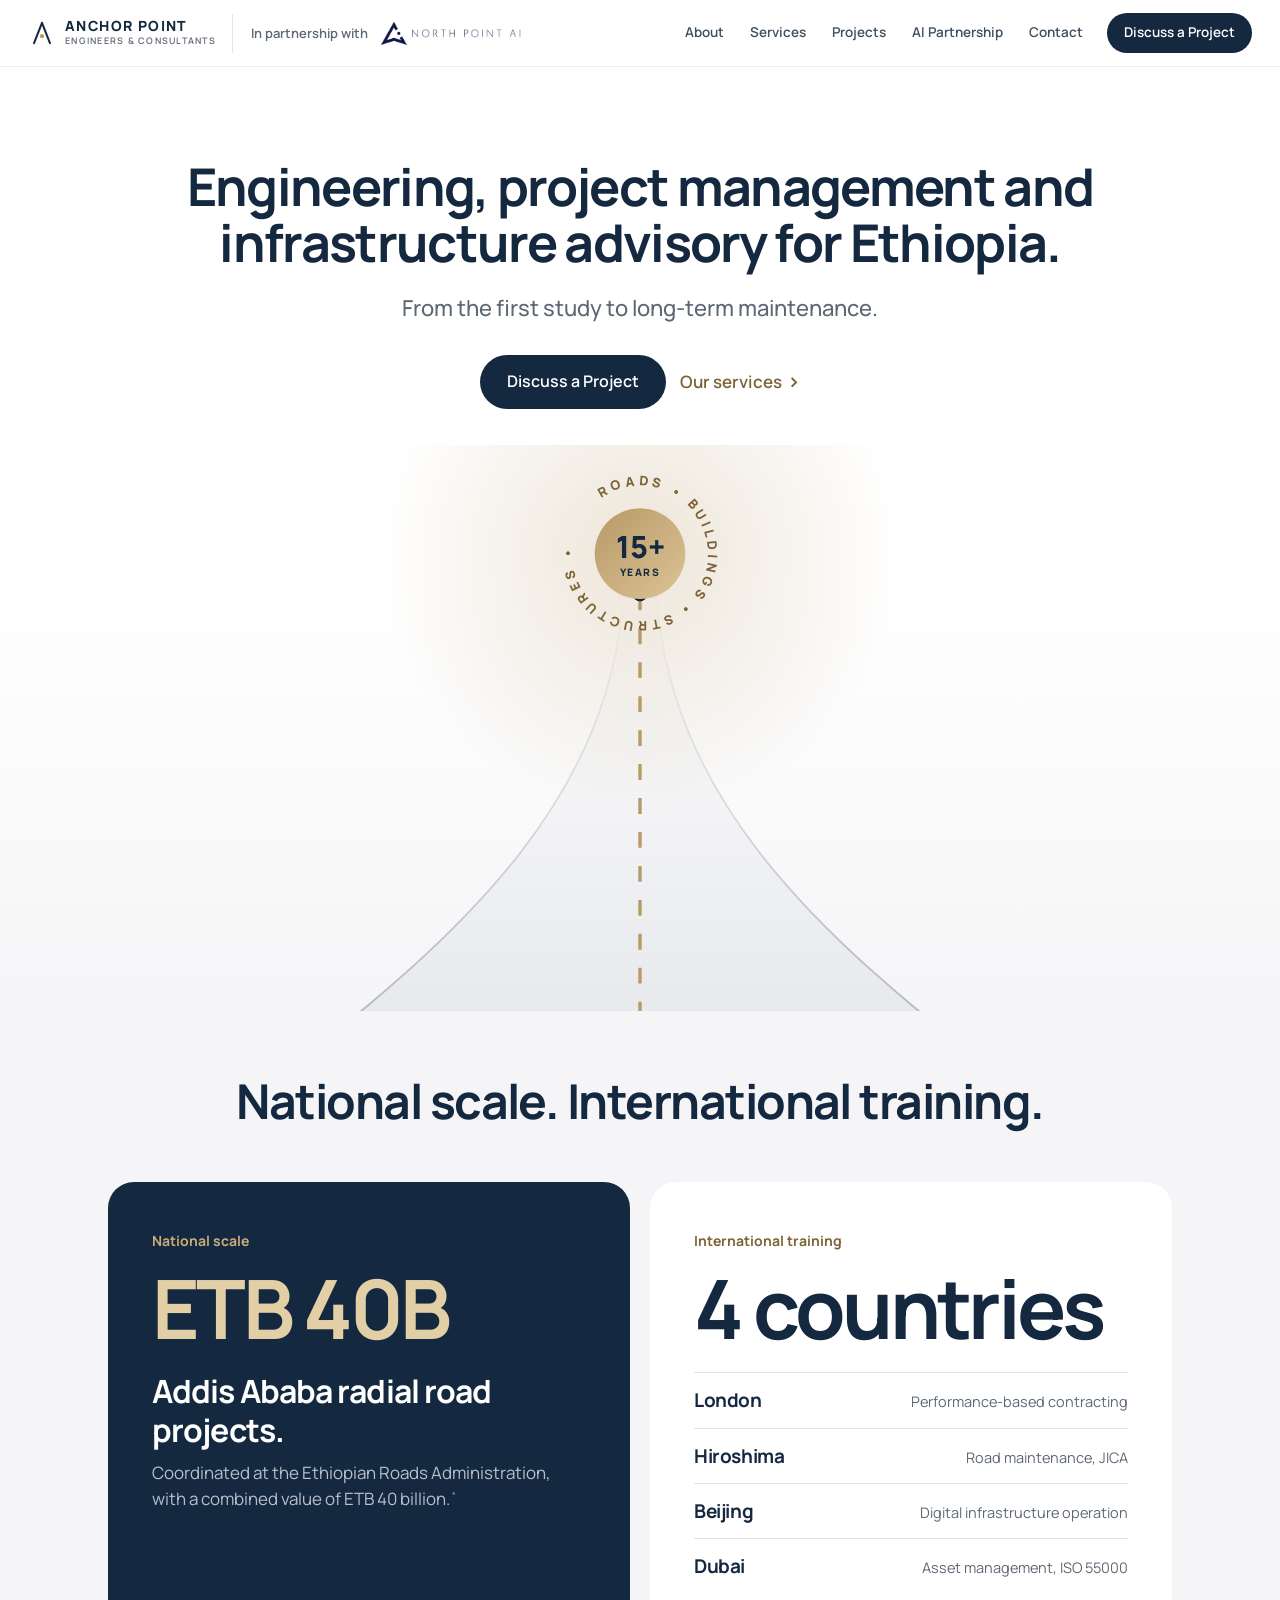
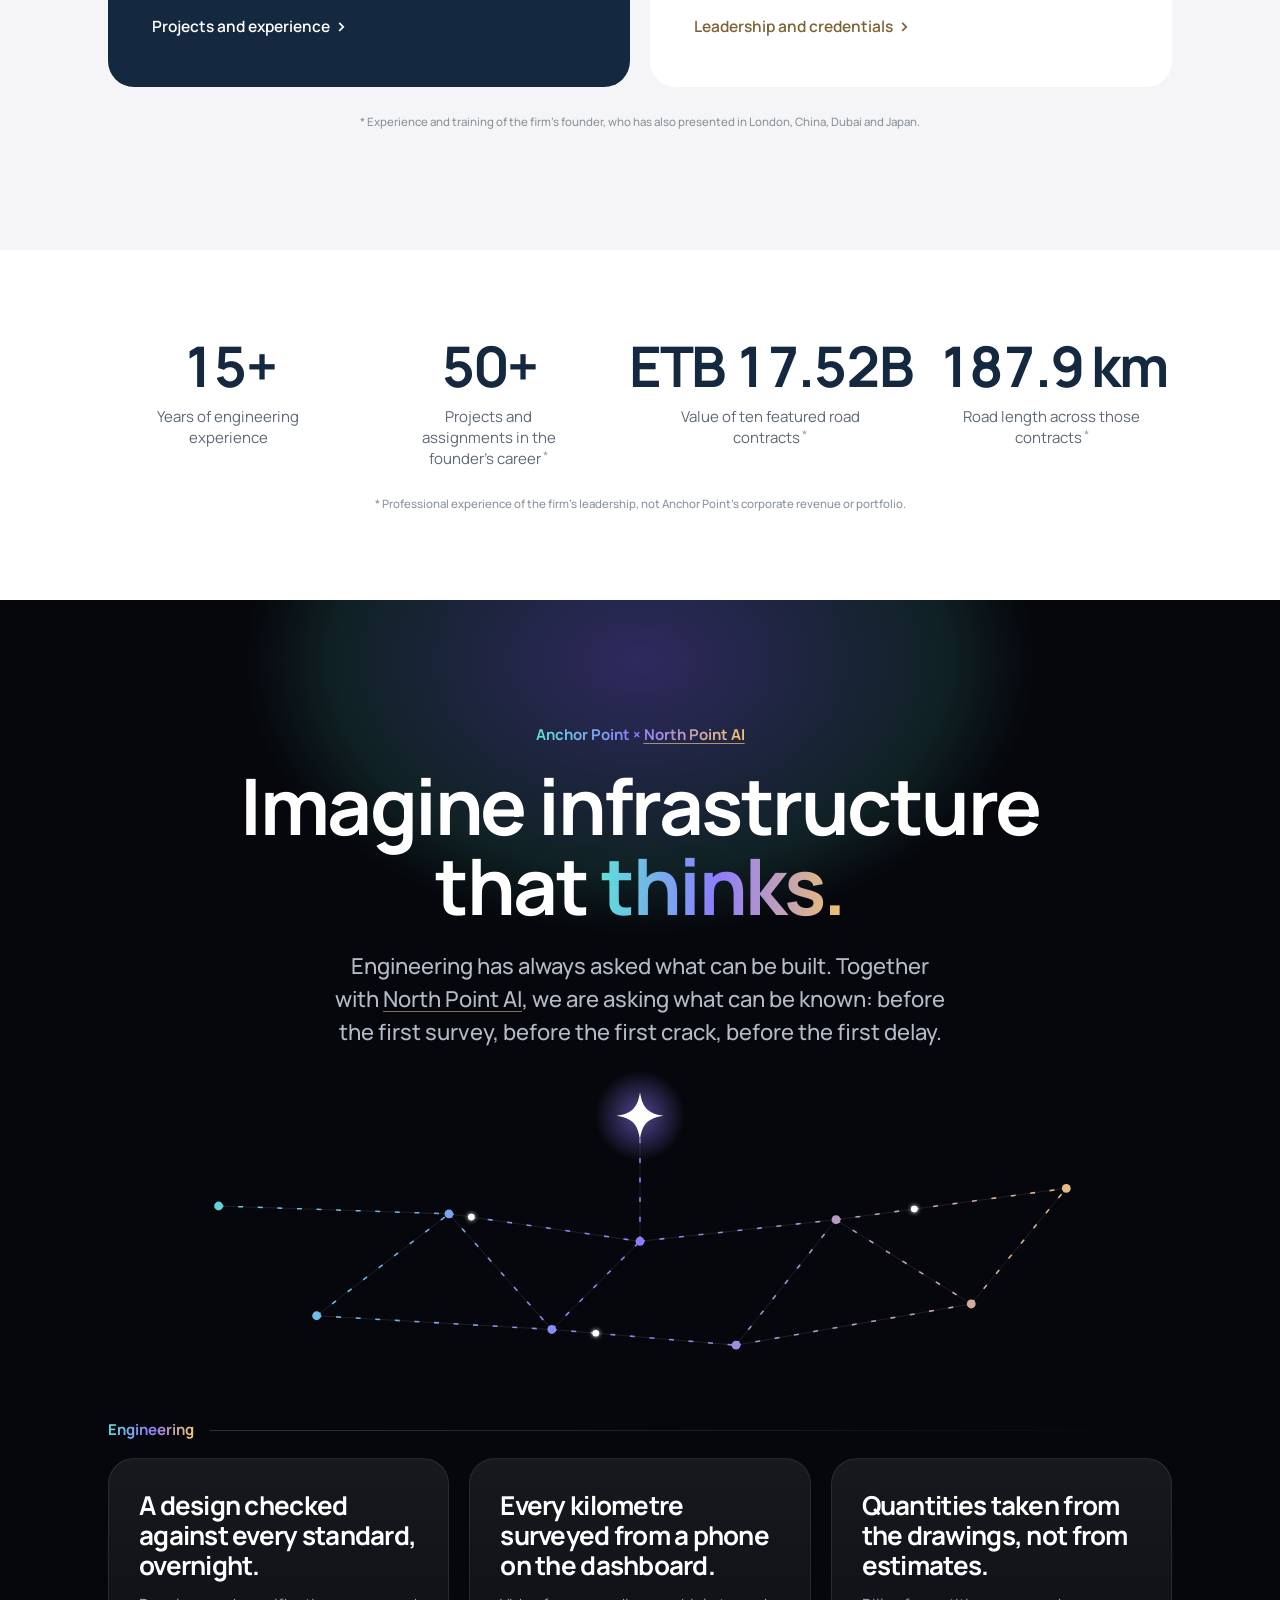
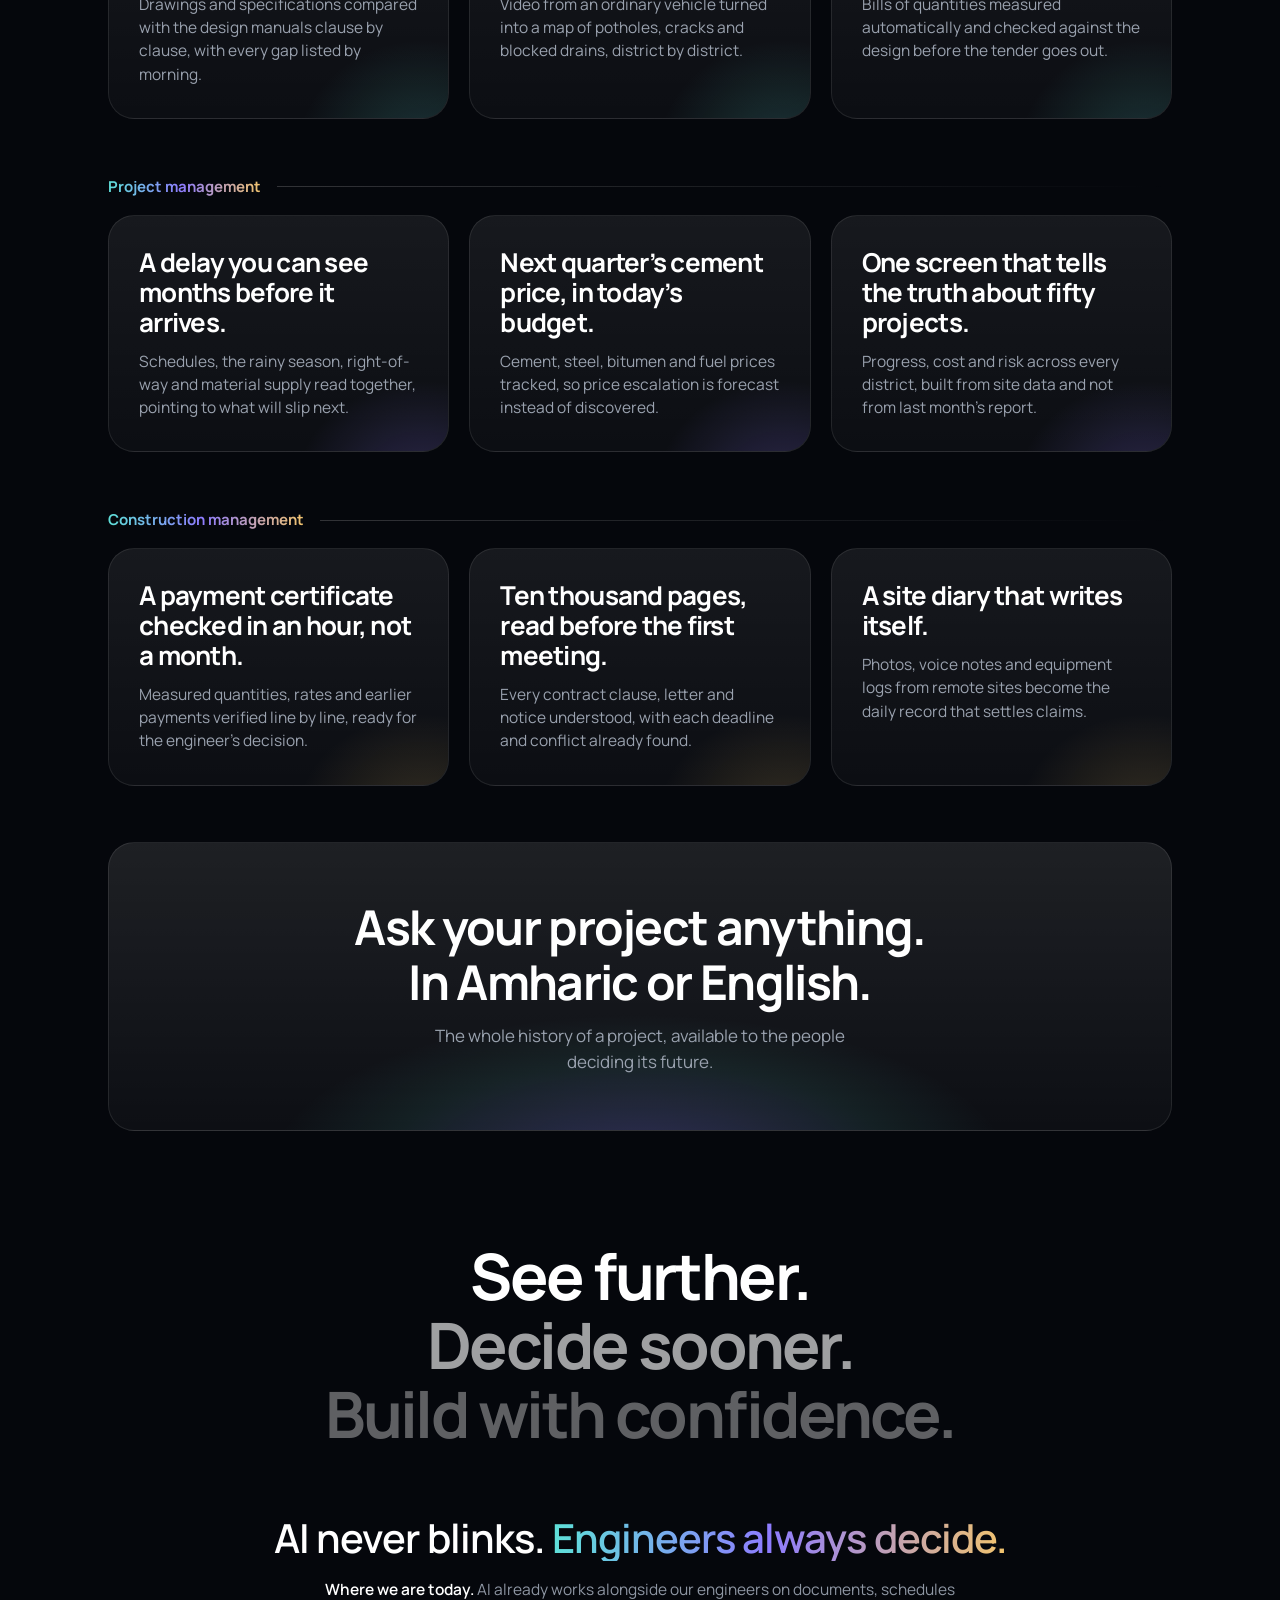
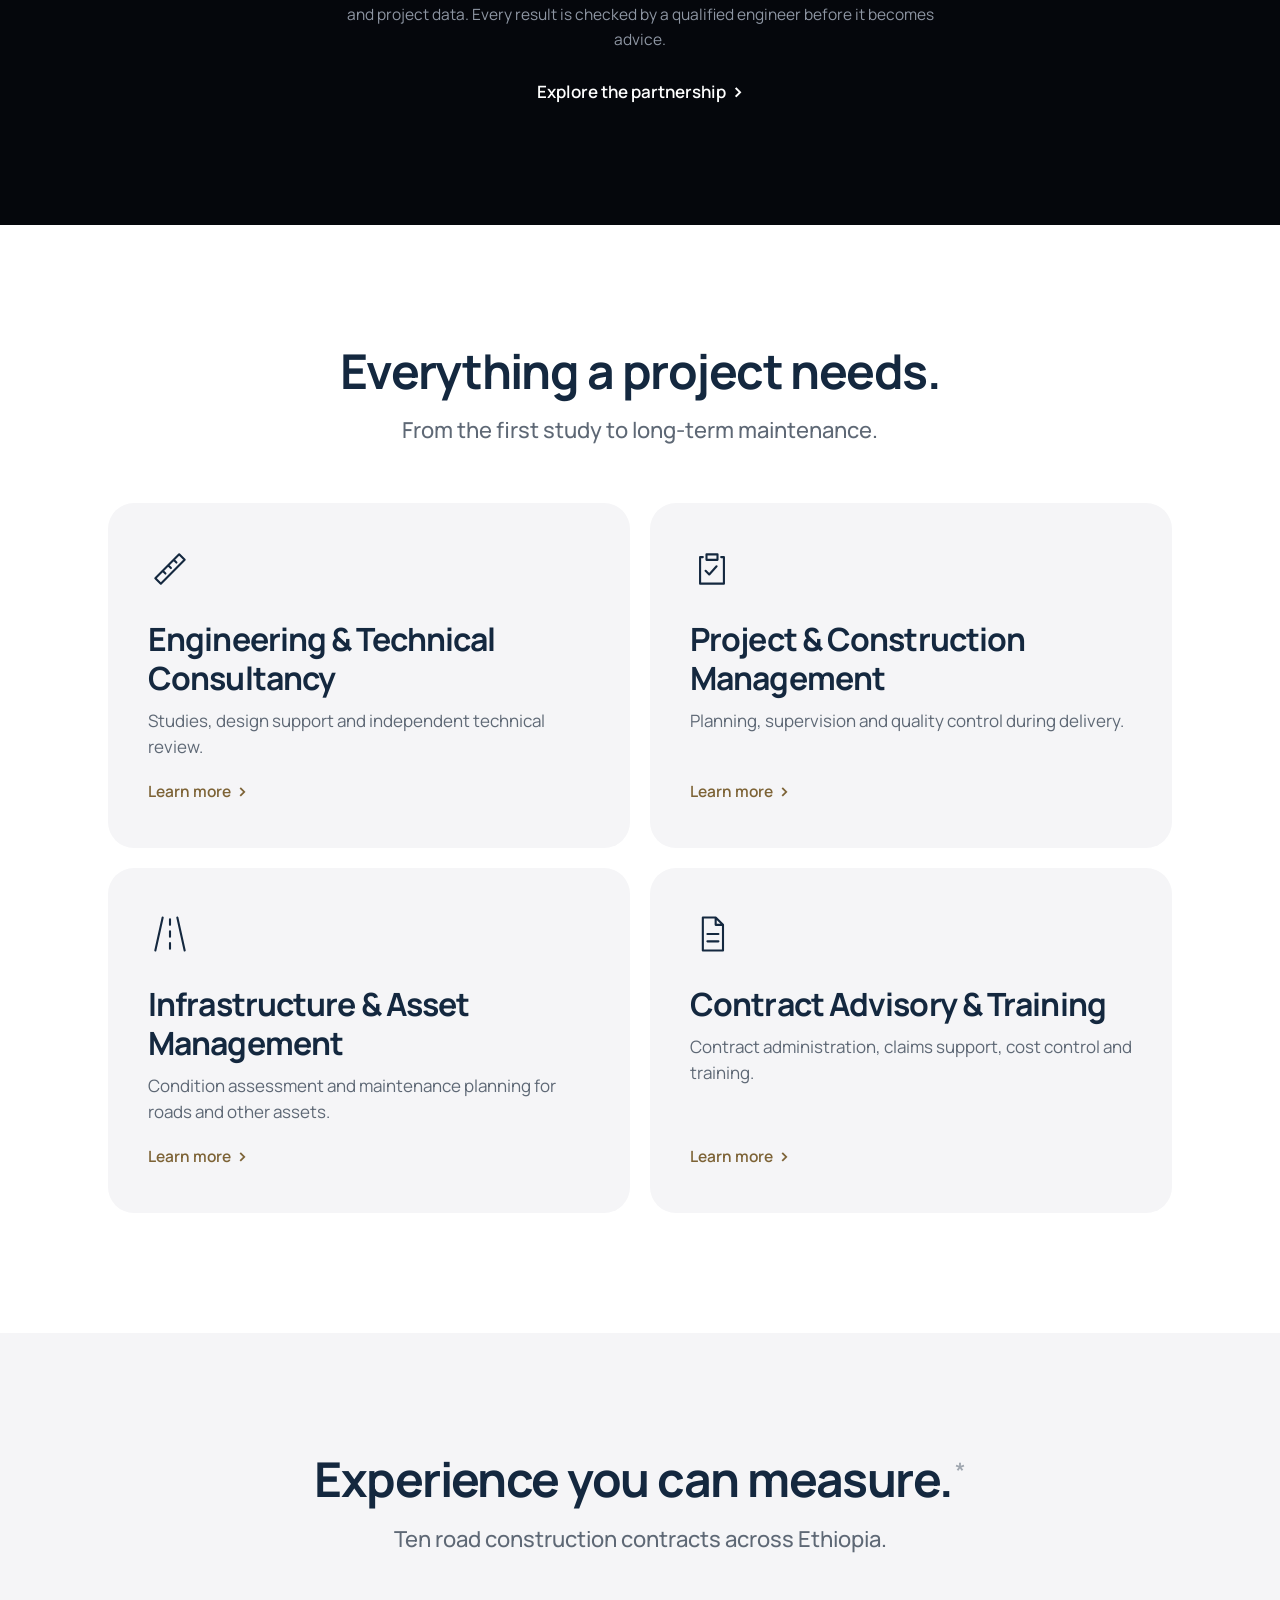
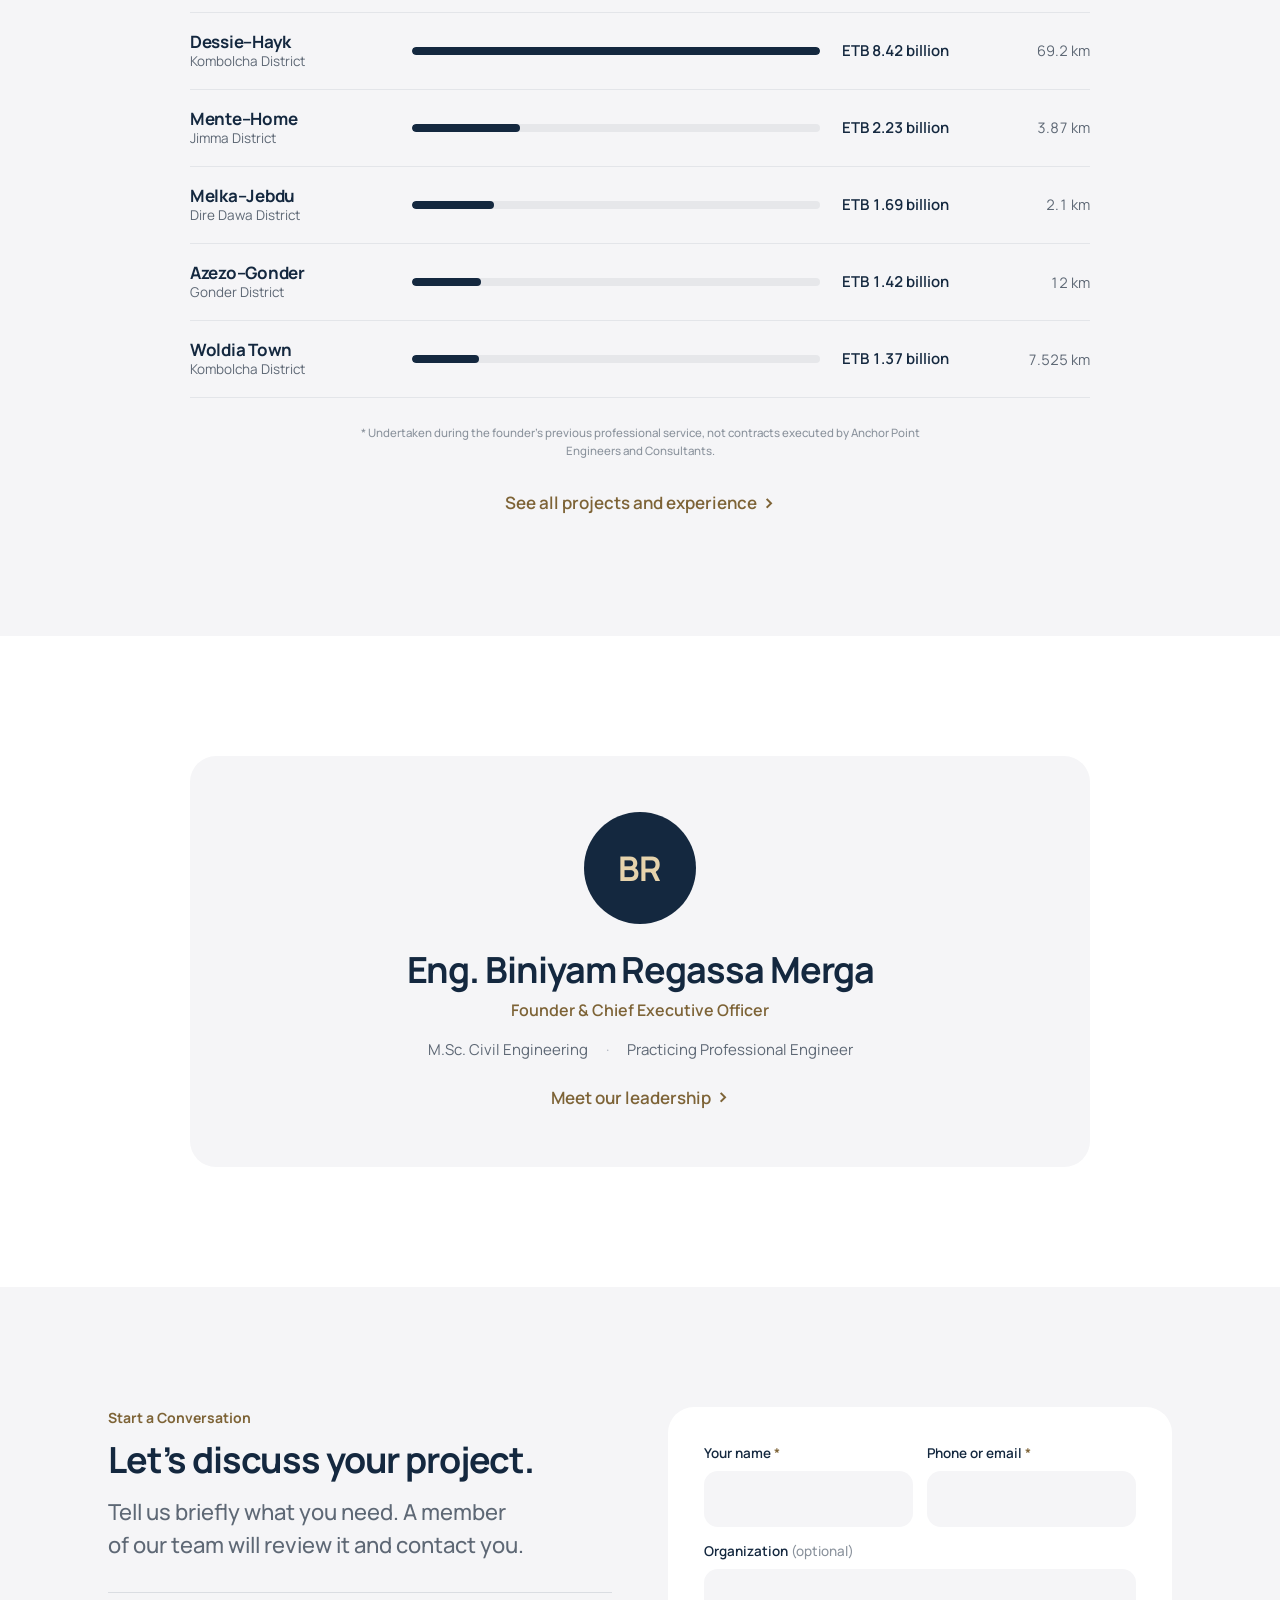
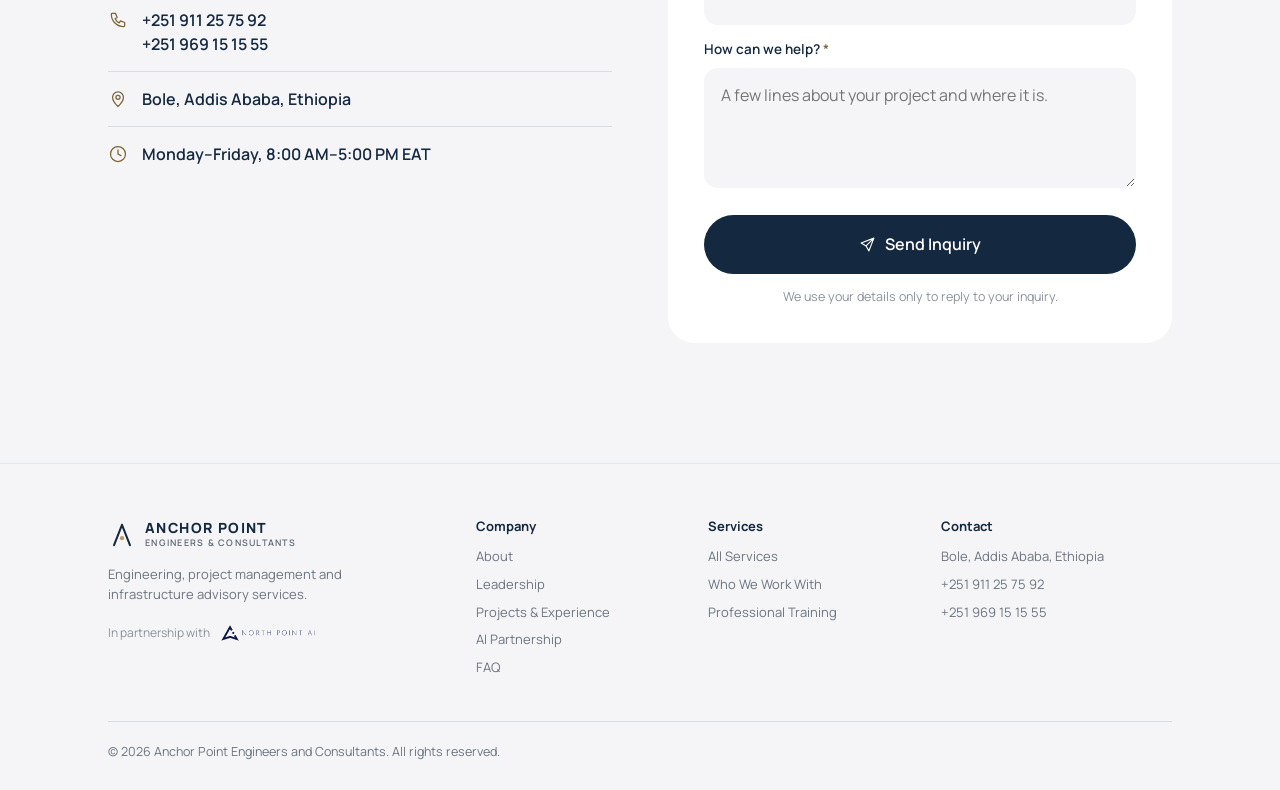
==== commit 0c534b59: "Home AI section: add 'AI never blinks. Engineers always decide.' line Co-Authored-By: Claude Fable 5" ====
--- a/index.html
+++ b/index.html
@@ -92,6 +92,7 @@
     <svg class="net" viewBox="0 0 1000 330" fill="none" aria-hidden="true"><defs><linearGradient id="nG" x1="0" y1="0" x2="1000" y2="0" gradientUnits="userSpaceOnUse"><stop offset="0" stop-color="#5EE0D8"/><stop offset=".5" stop-color="#8E7CFF"/><stop offset="1" stop-color="#F2C46D"/></linearGradient><radialGradient id="nS"><stop offset="0" stop-color="#8E7CFF" stop-opacity=".55"/><stop offset="1" stop-color="#8E7CFF" stop-opacity="0"/></radialGradient><filter id="nB" x="-200%" y="-200%" width="500%" height="500%"><feGaussianBlur stdDeviation="2.2"/><feMerge><feMergeNode/><feMergeNode in="SourceGraphic"/></feMerge></filter></defs><path d="M70 150L305 158" stroke="#fff" stroke-opacity=".1"/><path d="M170 262L305 158" stroke="#fff" stroke-opacity=".1"/><path d="M305 158L500 186" stroke="#fff" stroke-opacity=".1"/><path d="M305 158L410 276" stroke="#fff" stroke-opacity=".1"/><path d="M410 276L500 186" stroke="#fff" stroke-opacity=".1"/><path d="M500 186L500 58" stroke="#fff" stroke-opacity=".1"/><path d="M500 186L700 164" stroke="#fff" stroke-opacity=".1"/><path d="M410 276L598 292" stroke="#fff" stroke-opacity=".1"/><path d="M598 292L700 164" stroke="#fff" stroke-opacity=".1"/><path d="M700 164L838 250" stroke="#fff" stroke-opacity=".1"/><path d="M838 250L935 132" stroke="#fff" stroke-opacity=".1"/><path d="M700 164L935 132" stroke="#fff" stroke-opacity=".1"/><path d="M598 292L838 250" stroke="#fff" stroke-opacity=".1"/><path d="M170 262L410 276" stroke="#fff" stroke-opacity=".1"/><path class="flow" d="M70 150L305 158" stroke="url(#nG)" stroke-width="1.6"/><path class="flow" d="M170 262L305 158" stroke="url(#nG)" stroke-width="1.6"/><path class="flow" d="M305 158L500 186" stroke="url(#nG)" stroke-width="1.6"/><path class="flow" d="M305 158L410 276" stroke="url(#nG)" stroke-width="1.6"/><path class="flow" d="M410 276L500 186" stroke="url(#nG)" stroke-width="1.6"/><path class="flow" d="M500 186L500 58" stroke="url(#nG)" stroke-width="1.6"/><path class="flow" d="M500 186L700 164" stroke="url(#nG)" stroke-width="1.6"/><path class="flow" d="M410 276L598 292" stroke="url(#nG)" stroke-width="1.6"/><path class="flow" d="M598 292L700 164" stroke="url(#nG)" stroke-width="1.6"/><path class="flow" d="M700 164L838 250" stroke="url(#nG)" stroke-width="1.6"/><path class="flow" d="M838 250L935 132" stroke="url(#nG)" stroke-width="1.6"/><path class="flow" d="M700 164L935 132" stroke="url(#nG)" stroke-width="1.6"/><path class="flow" d="M598 292L838 250" stroke="url(#nG)" stroke-width="1.6"/><path class="flow" d="M170 262L410 276" stroke="url(#nG)" stroke-width="1.6"/><circle class="node" cx="70" cy="150" r="4.5" fill="url(#nG)"/><circle class="node" cx="170" cy="262" r="4.5" fill="url(#nG)"/><circle class="node" cx="305" cy="158" r="4.5" fill="url(#nG)"/><circle class="node" cx="410" cy="276" r="4.5" fill="url(#nG)"/><circle class="node" cx="500" cy="186" r="4.5" fill="url(#nG)"/><circle class="node" cx="598" cy="292" r="4.5" fill="url(#nG)"/><circle class="node" cx="700" cy="164" r="4.5" fill="url(#nG)"/><circle class="node" cx="838" cy="250" r="4.5" fill="url(#nG)"/><circle class="node" cx="935" cy="132" r="4.5" fill="url(#nG)"/><circle class="mover" r="3.4" fill="#fff" filter="url(#nB)"><animateMotion dur="6s" repeatCount="indefinite" path="M70 150L305 158L500 186L500 58"/></circle><circle class="mover" r="3.4" fill="#fff" filter="url(#nB)"><animateMotion dur="8s" repeatCount="indefinite" path="M170 262L410 276L598 292L838 250L935 132"/></circle><circle class="mover" r="3.4" fill="#fff" filter="url(#nB)"><animateMotion dur="10s" repeatCount="indefinite" path="M935 132L700 164L500 186L410 276"/></circle><g transform="translate(500,58)"><circle r="46" fill="url(#nS)"/><path class="star" d="M0-24C2.5-8 8-2.5 24 0 8 2.5 2.5 8 0 24-2.5 8-8 2.5-24 0-8-2.5-2.5-8 0-24Z" fill="#fff"/></g></svg>
     <div class="imagine"><div class="im-g"><p class="im-k"><span class="spark">Engineering</span></p><div class="im-row"><div class="im"><h3>A design checked against every standard, overnight.</h3><p>Drawings and specifications compared with the design manuals clause by clause, with every gap listed by morning.</p></div><div class="im"><h3>Every kilometre surveyed from a phone on the dashboard.</h3><p>Video from an ordinary vehicle turned into a map of potholes, cracks and blocked drains, district by district.</p></div><div class="im"><h3>Quantities taken from the drawings, not from estimates.</h3><p>Bills of quantities measured automatically and checked against the design before the tender goes out.</p></div></div></div><div class="im-g"><p class="im-k"><span class="spark">Project management</span></p><div class="im-row"><div class="im"><h3>A delay you can see months before it arrives.</h3><p>Schedules, the rainy season, right-of-way and material supply read together, pointing to what will slip next.</p></div><div class="im"><h3>Next quarter&rsquo;s cement price, in today&rsquo;s budget.</h3><p>Cement, steel, bitumen and fuel prices tracked, so price escalation is forecast instead of discovered.</p></div><div class="im"><h3>One screen that tells the truth about fifty projects.</h3><p>Progress, cost and risk across every district, built from site data and not from last month&rsquo;s report.</p></div></div></div><div class="im-g"><p class="im-k"><span class="spark">Construction management</span></p><div class="im-row"><div class="im"><h3>A payment certificate checked in an hour, not a month.</h3><p>Measured quantities, rates and earlier payments verified line by line, ready for the engineer&rsquo;s decision.</p></div><div class="im"><h3>Ten thousand pages, read before the first meeting.</h3><p>Every contract clause, letter and notice understood, with each deadline and conflict already found.</p></div><div class="im"><h3>A site diary that writes itself.</h3><p>Photos, voice notes and equipment logs from remote sites become the daily record that settles claims.</p></div></div></div><div class="im wide"><h3>Ask your project anything. In Amharic or English.</h3><p>The whole history of a project, available to the people deciding its future.</p></div></div>
     <p class="triad"><span>See further.</span><span>Decide sooner.</span><span>Build with confidence.</span></p>
+    <p class="ai-line"><span>AI never blinks.</span> <span class="spark">Engineers always decide.</span></p>
     <p class="ai-now"><b>Where we are today.</b> AI already works alongside our engineers on documents, schedules and project data. Every result is checked by a qualified engineer before it becomes advice.</p>
     <a href="technology.html" class="more">Explore the partnership</a>
   </div>
--- a/assets/site.css
+++ b/assets/site.css
@@ -193,6 +193,9 @@
 .triad span:nth-child(2){opacity:.62}.triad span:nth-child(3){opacity:.36}
 .ai-now{max-width:640px;margin:44px auto 0;font-size:15.5px;line-height:1.6;color:#8E96A3}
 .ai-now b{color:#fff;font-weight:600}
+.ai-line{margin:68px auto 0;font-size:clamp(21px,6.4vw,25px);line-height:1.12;font-weight:600;letter-spacing:-.022em;color:#fff}
+.ai-line span{display:inline-block}
+.ai-line+.ai-now{margin-top:16px}
 .ai .more{color:#fff;margin-top:26px}
 .ai .btn.line{color:#fff;border-color:rgba(255,255,255,.3)}
 .ai .btn.line:hover{border-color:#fff}
@@ -387,3 +390,4 @@
 @media (max-width:339px){.with{display:none}}
 @media (prefers-reduced-motion:reduce){html{scroll-behavior:auto}*{transition:none!important;animation:none!important}.road .car,.net .mover{opacity:0}}
 @media print{.hdr,.ftr,.cta,.btns{display:none}}
+@media(min-width:740px){.ai-line{font-size:clamp(25px,3.4vw,40px)}}
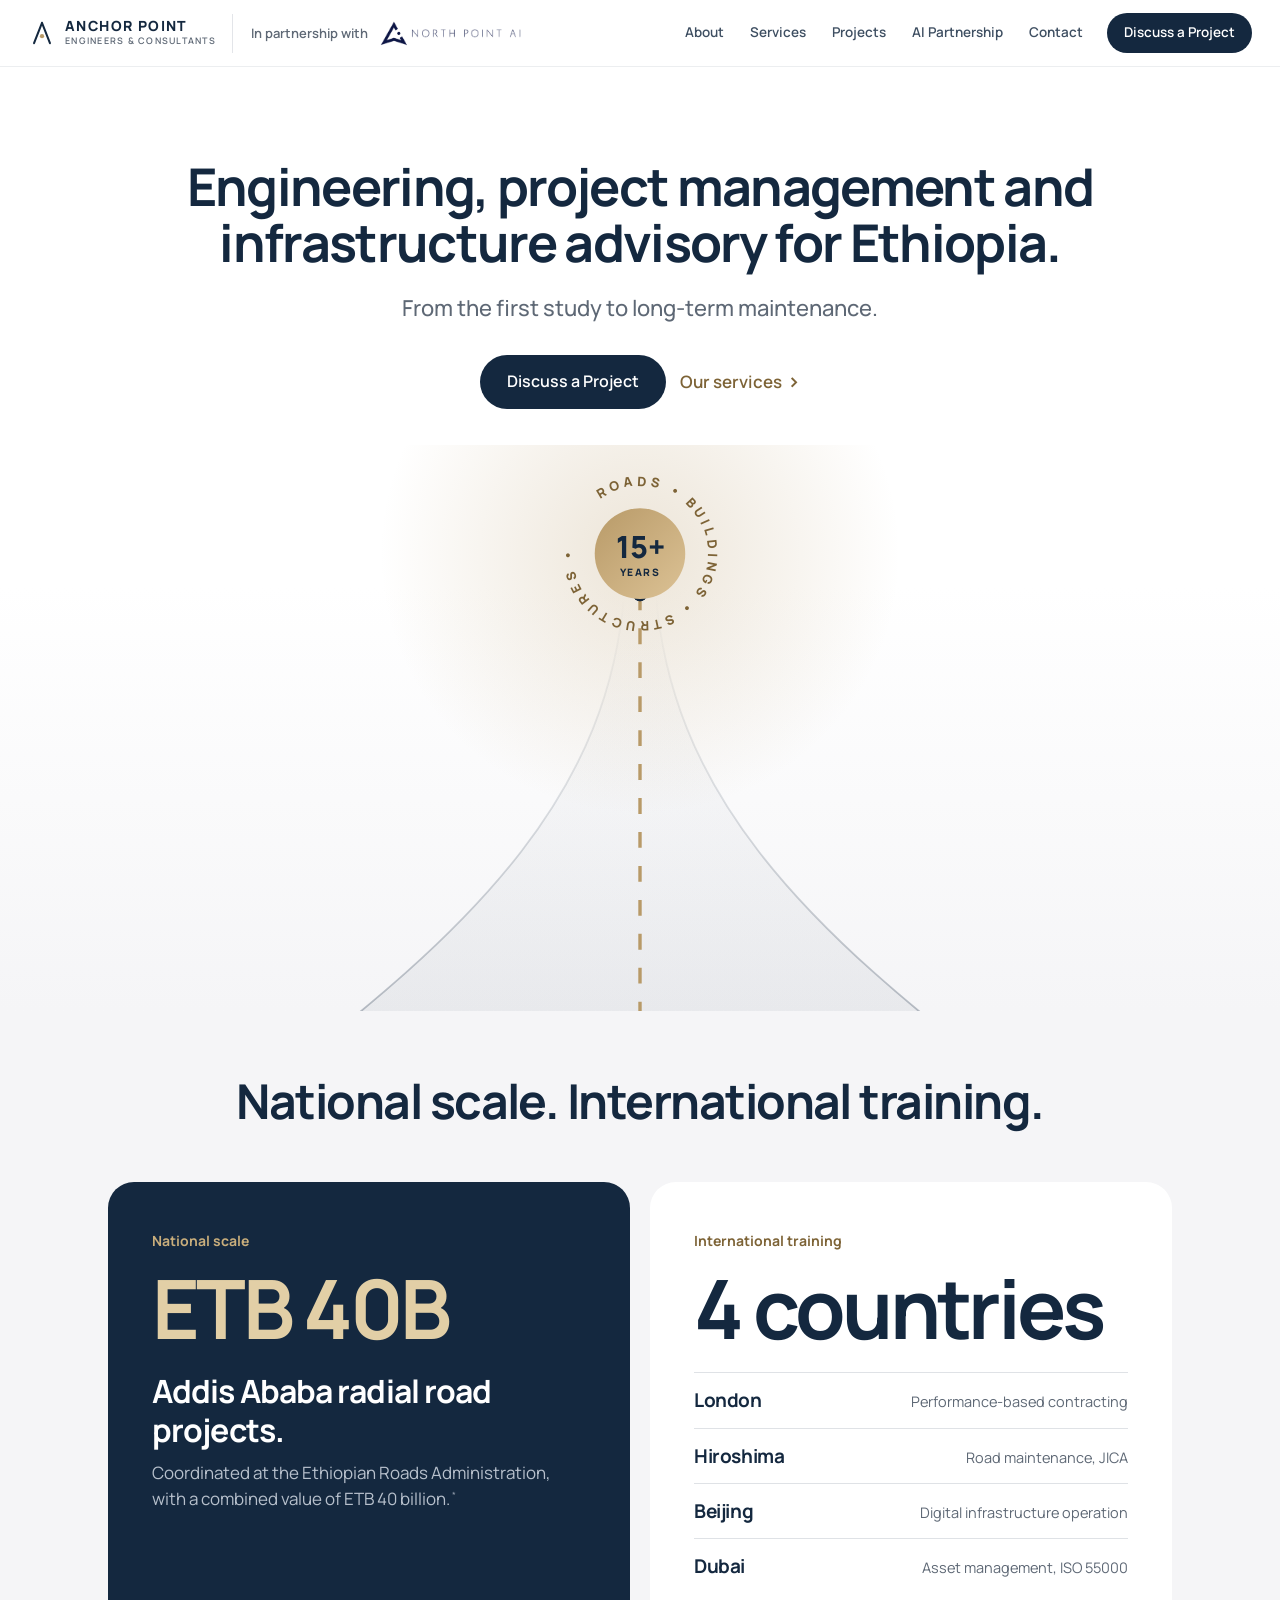
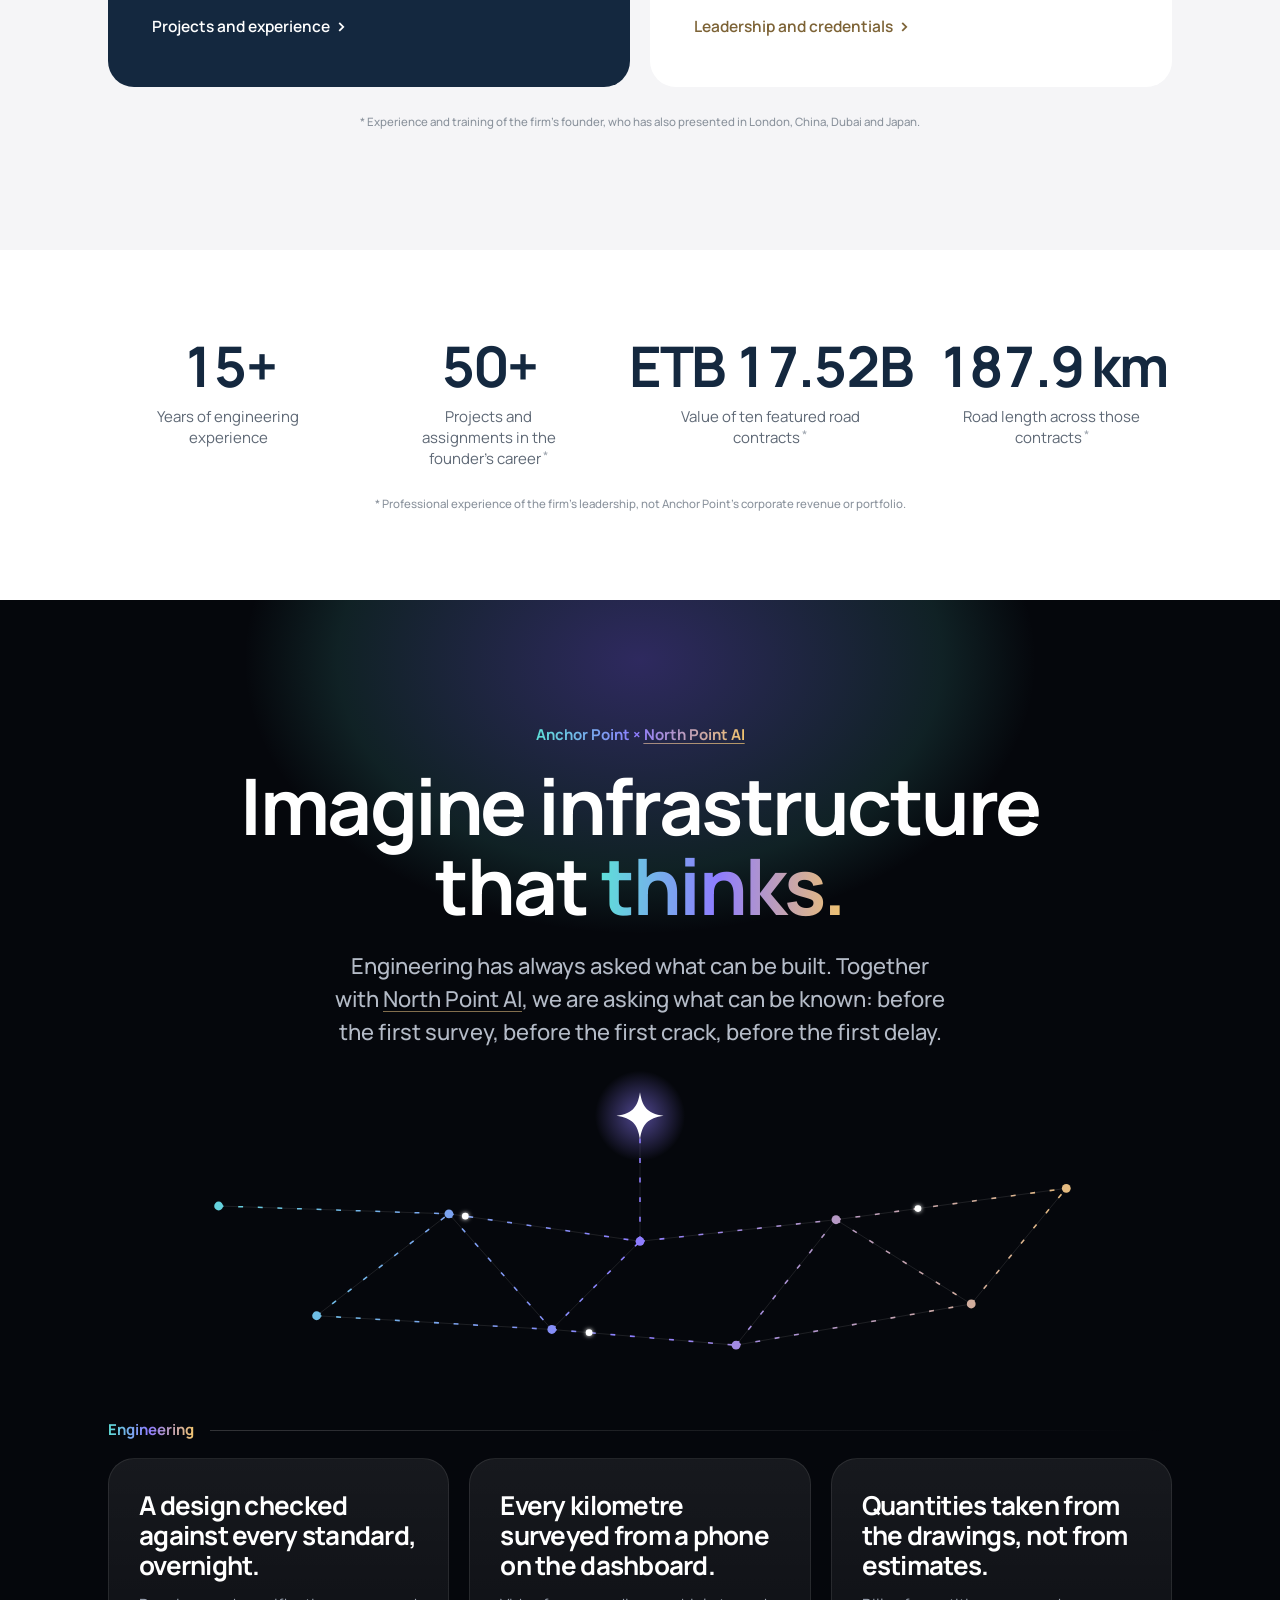
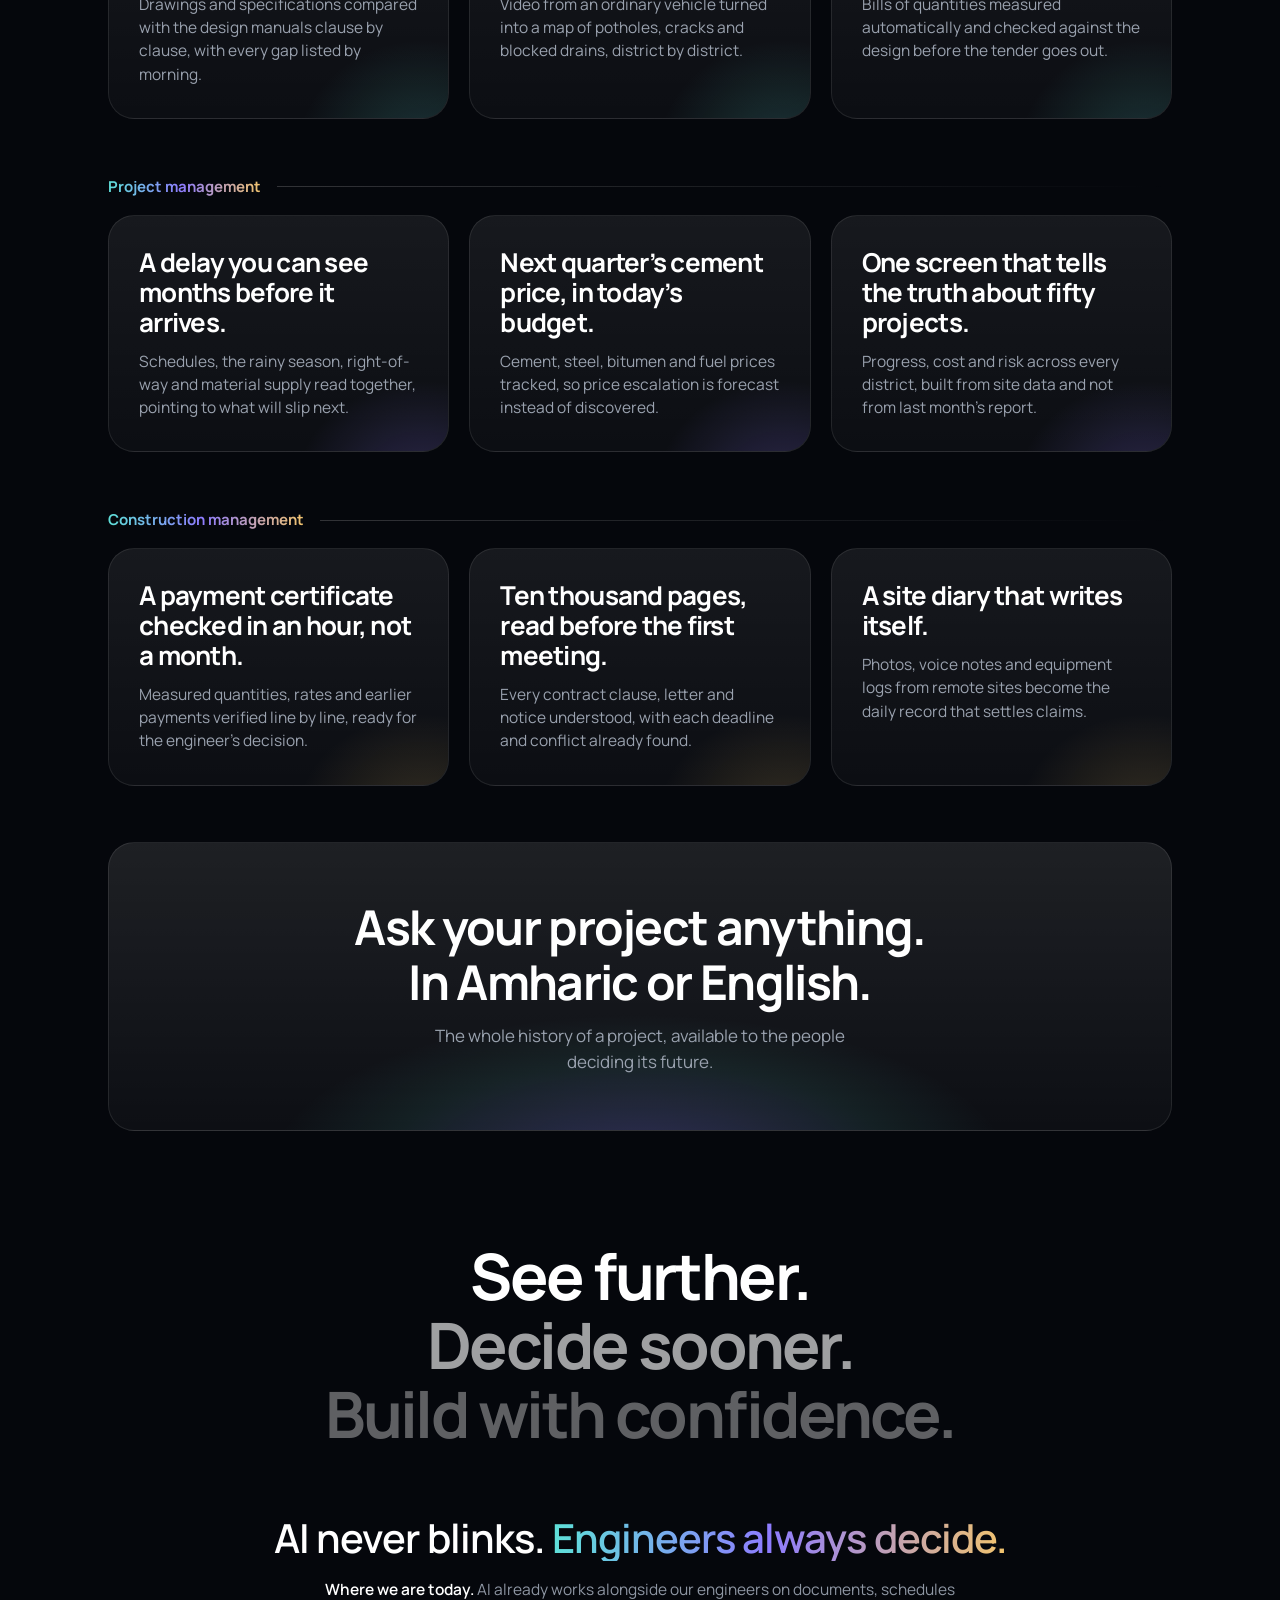
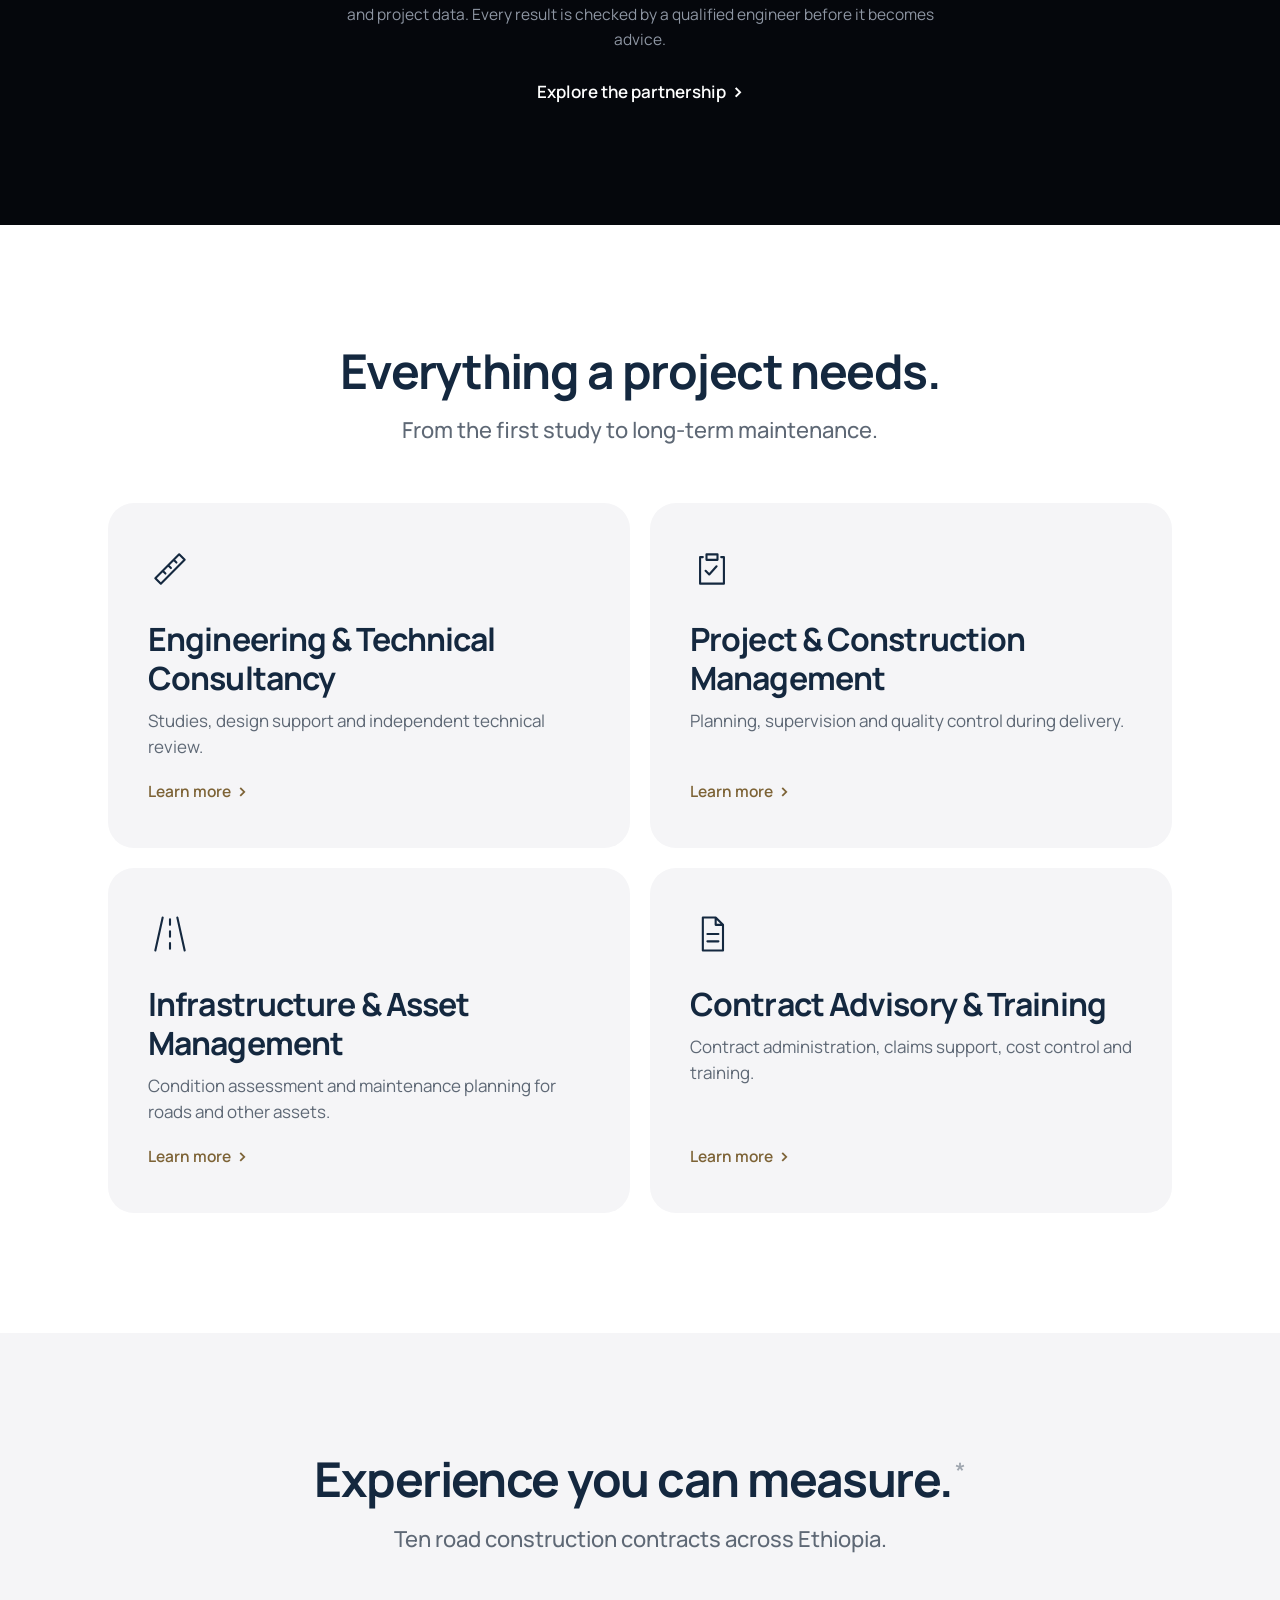
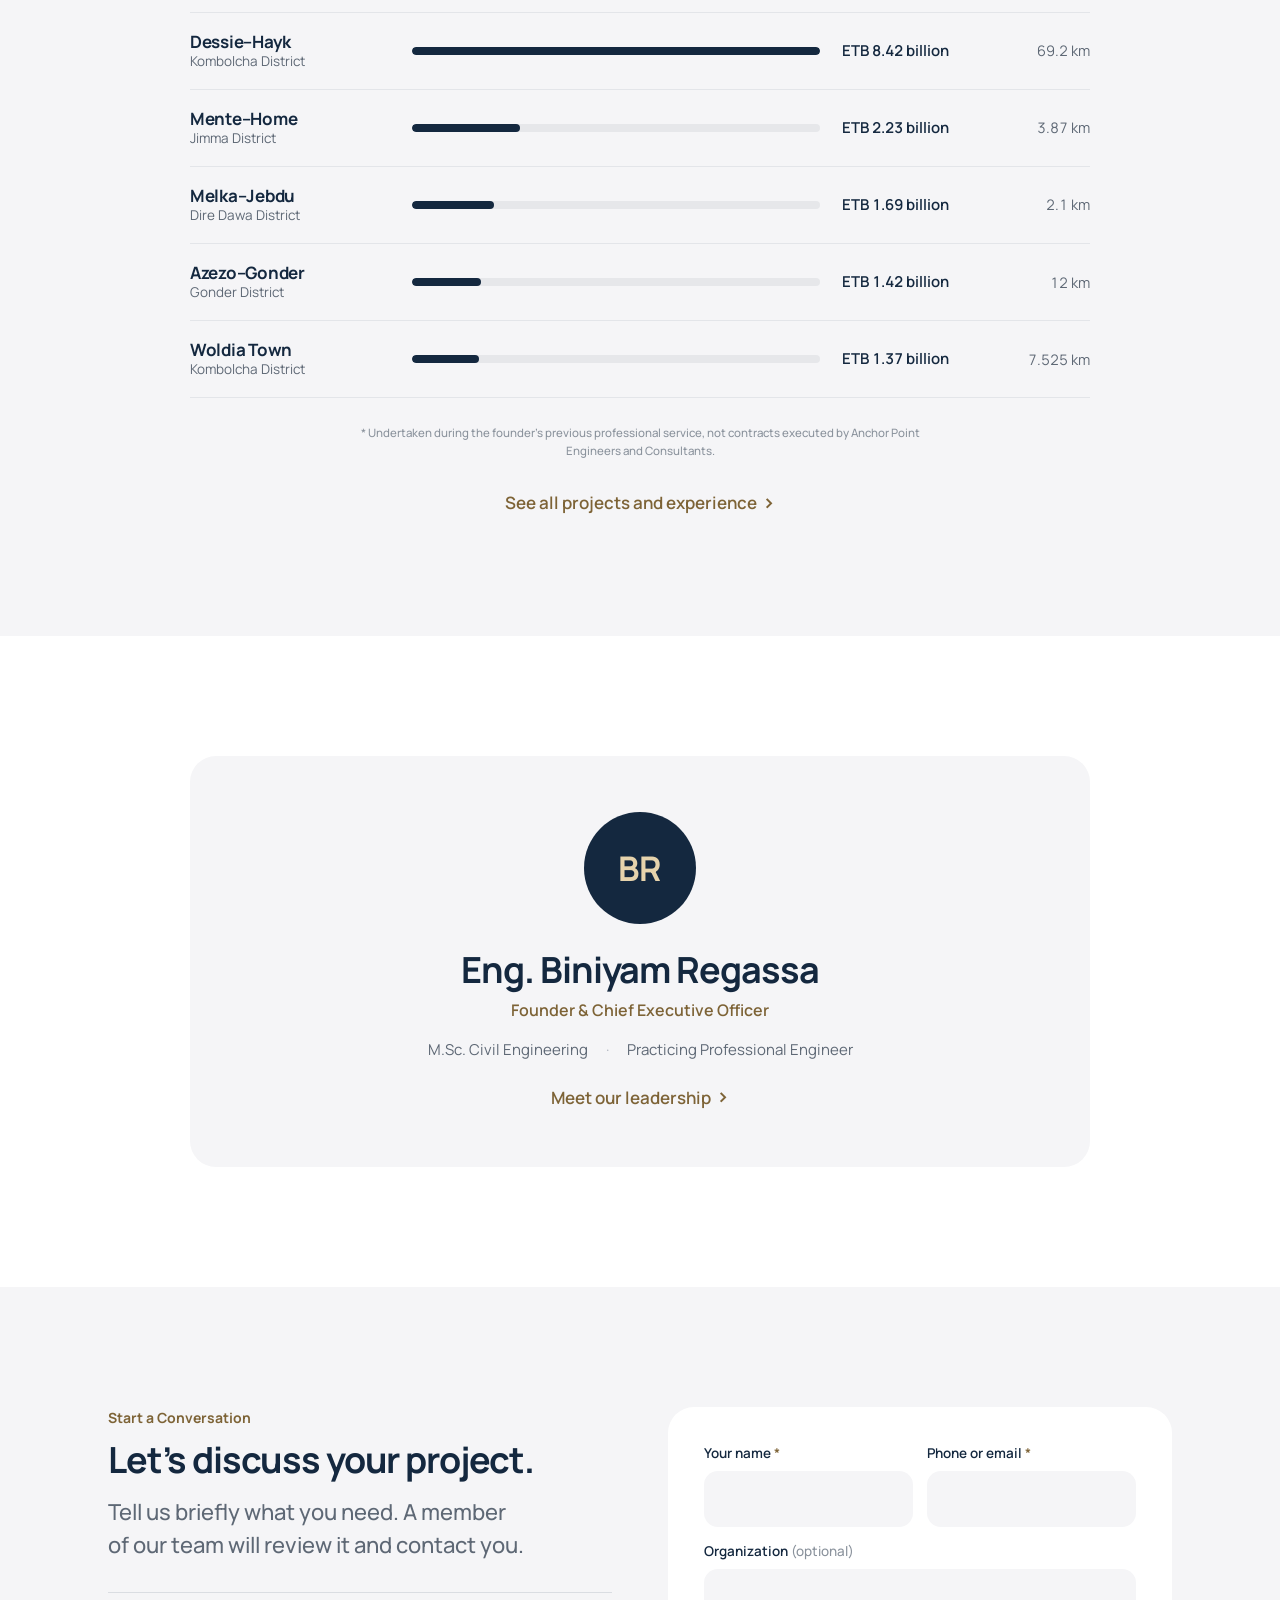
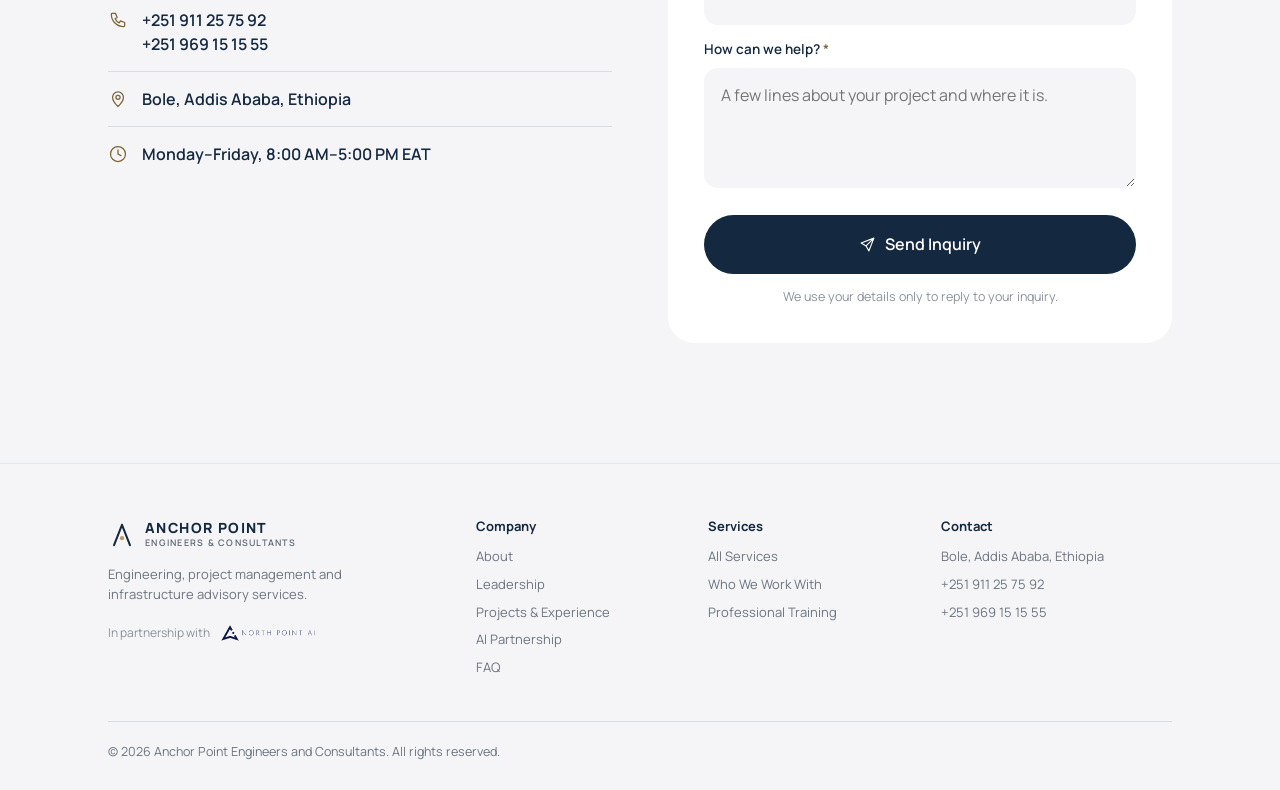
==== commit 390e2fa4: "Rebuild pages with the shortened founder name Co-Authored-By: Claude Fable 5.2 <noreply@anthropic.co" ====
--- a/index.html
+++ b/index.html
@@ -129,7 +129,7 @@
   <div class="wrap">
     <div class="profile">
       <span class="portrait mono" aria-hidden="true">BR</span>
-      <h3>Eng. Biniyam Regassa Merga</h3>
+      <h3>Eng. Biniyam Regassa</h3>
       <span class="role">Founder &amp; Chief Executive Officer</span>
       <ul class="tags"><li>M.Sc. Civil Engineering</li><li>Practicing Professional Engineer</li></ul>
       <a href="leadership.html" class="more">Meet our leadership</a>
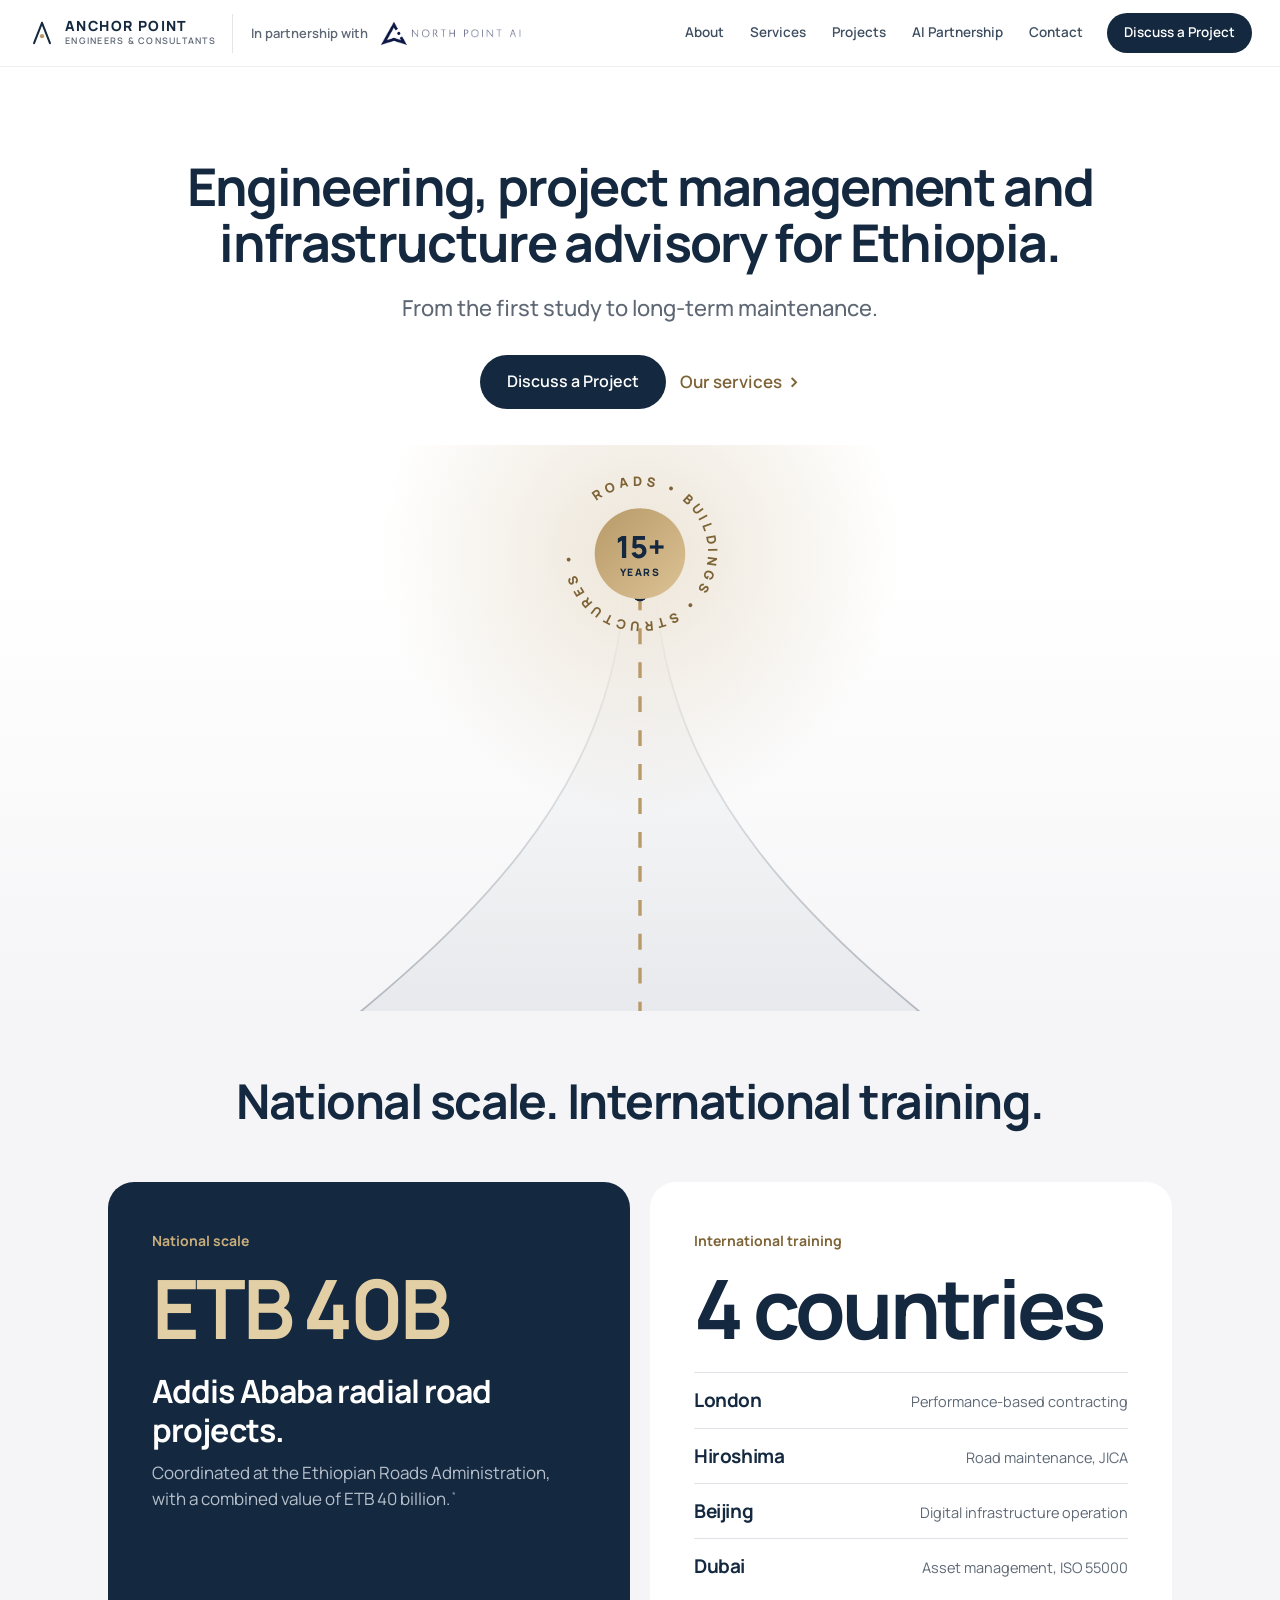
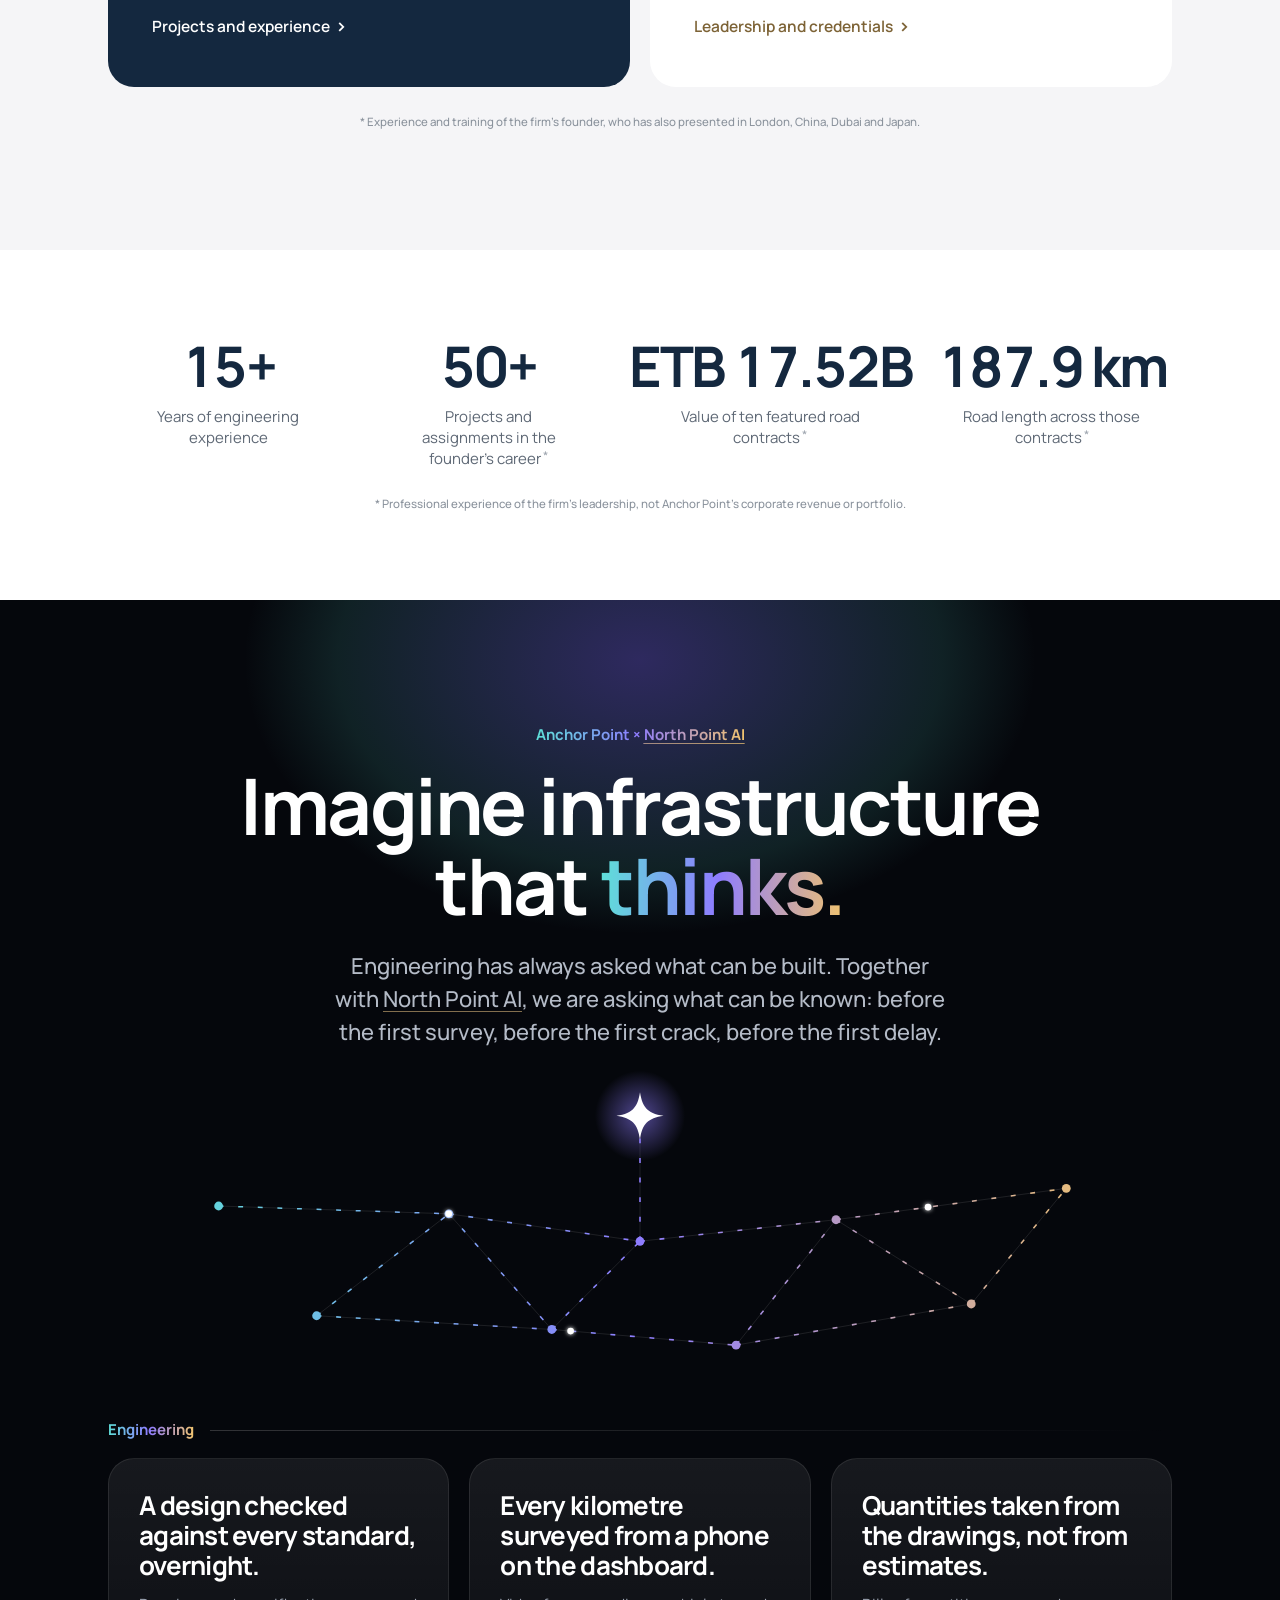
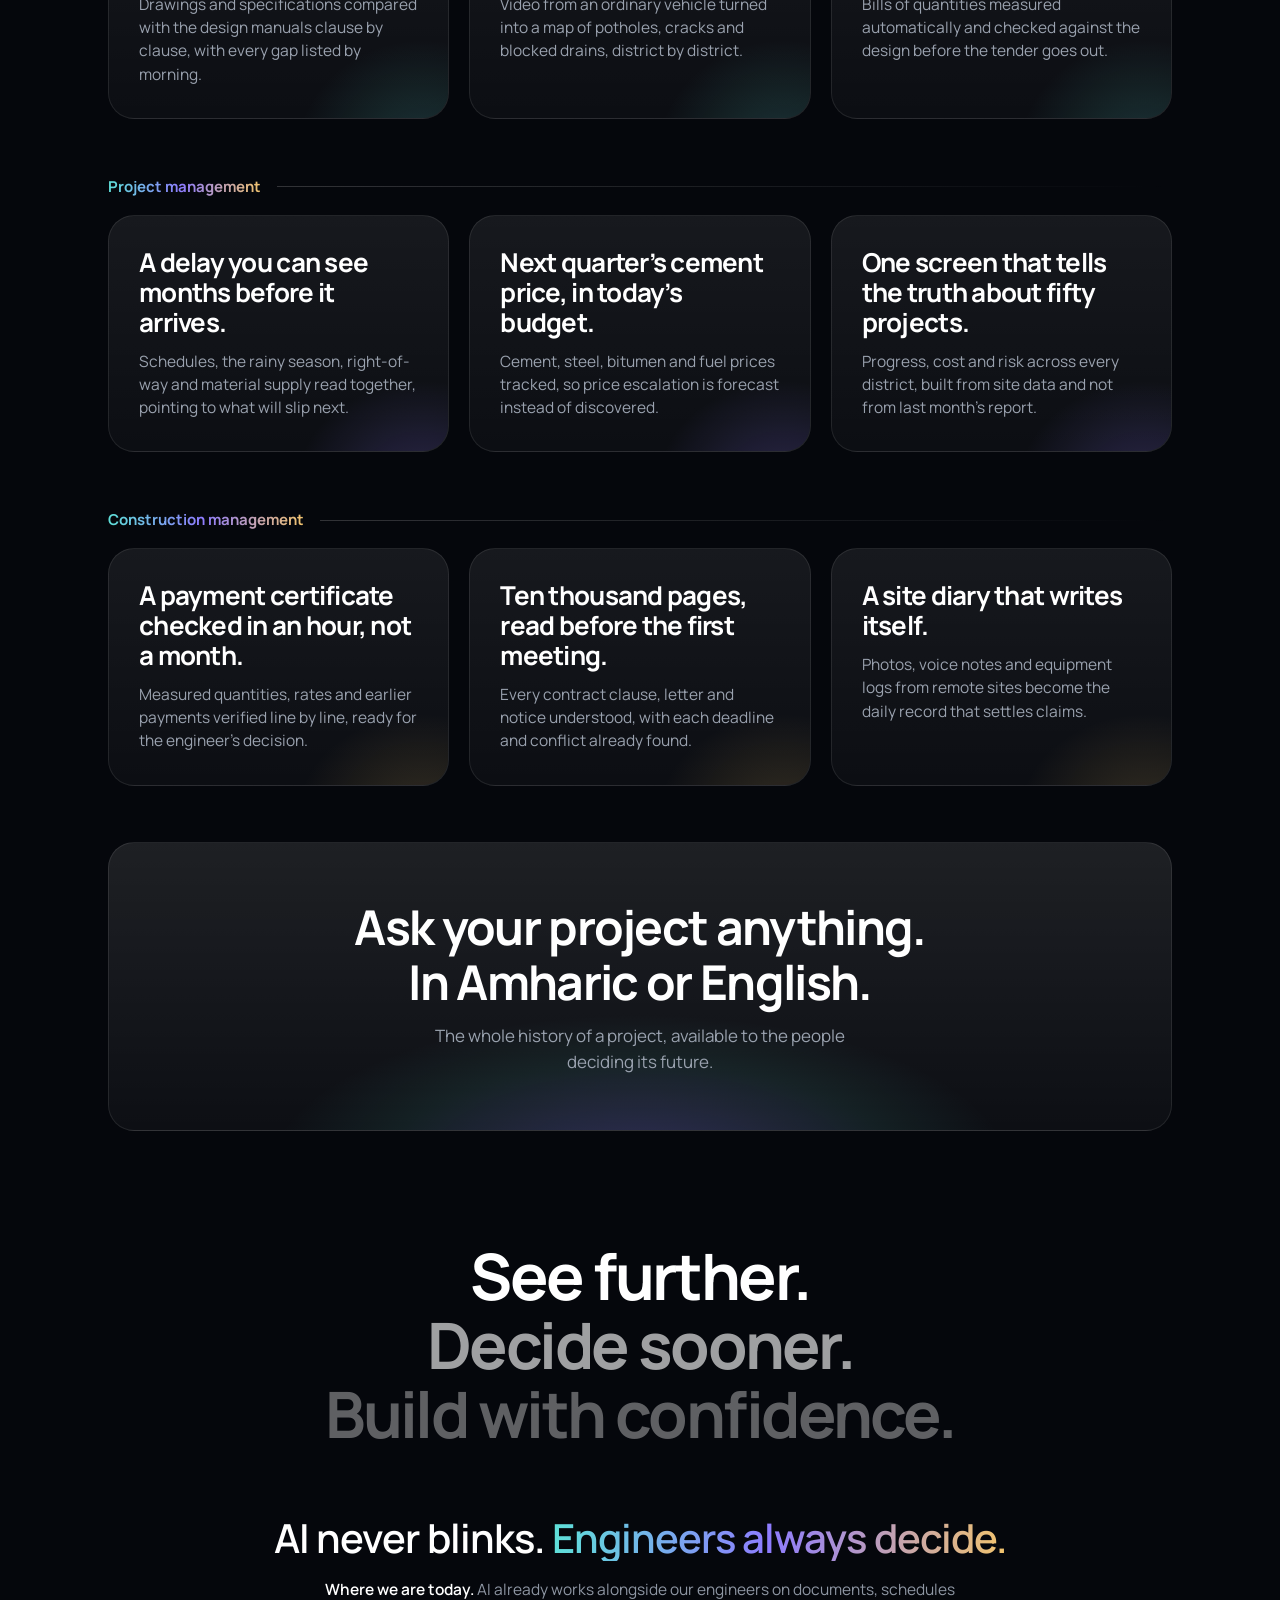
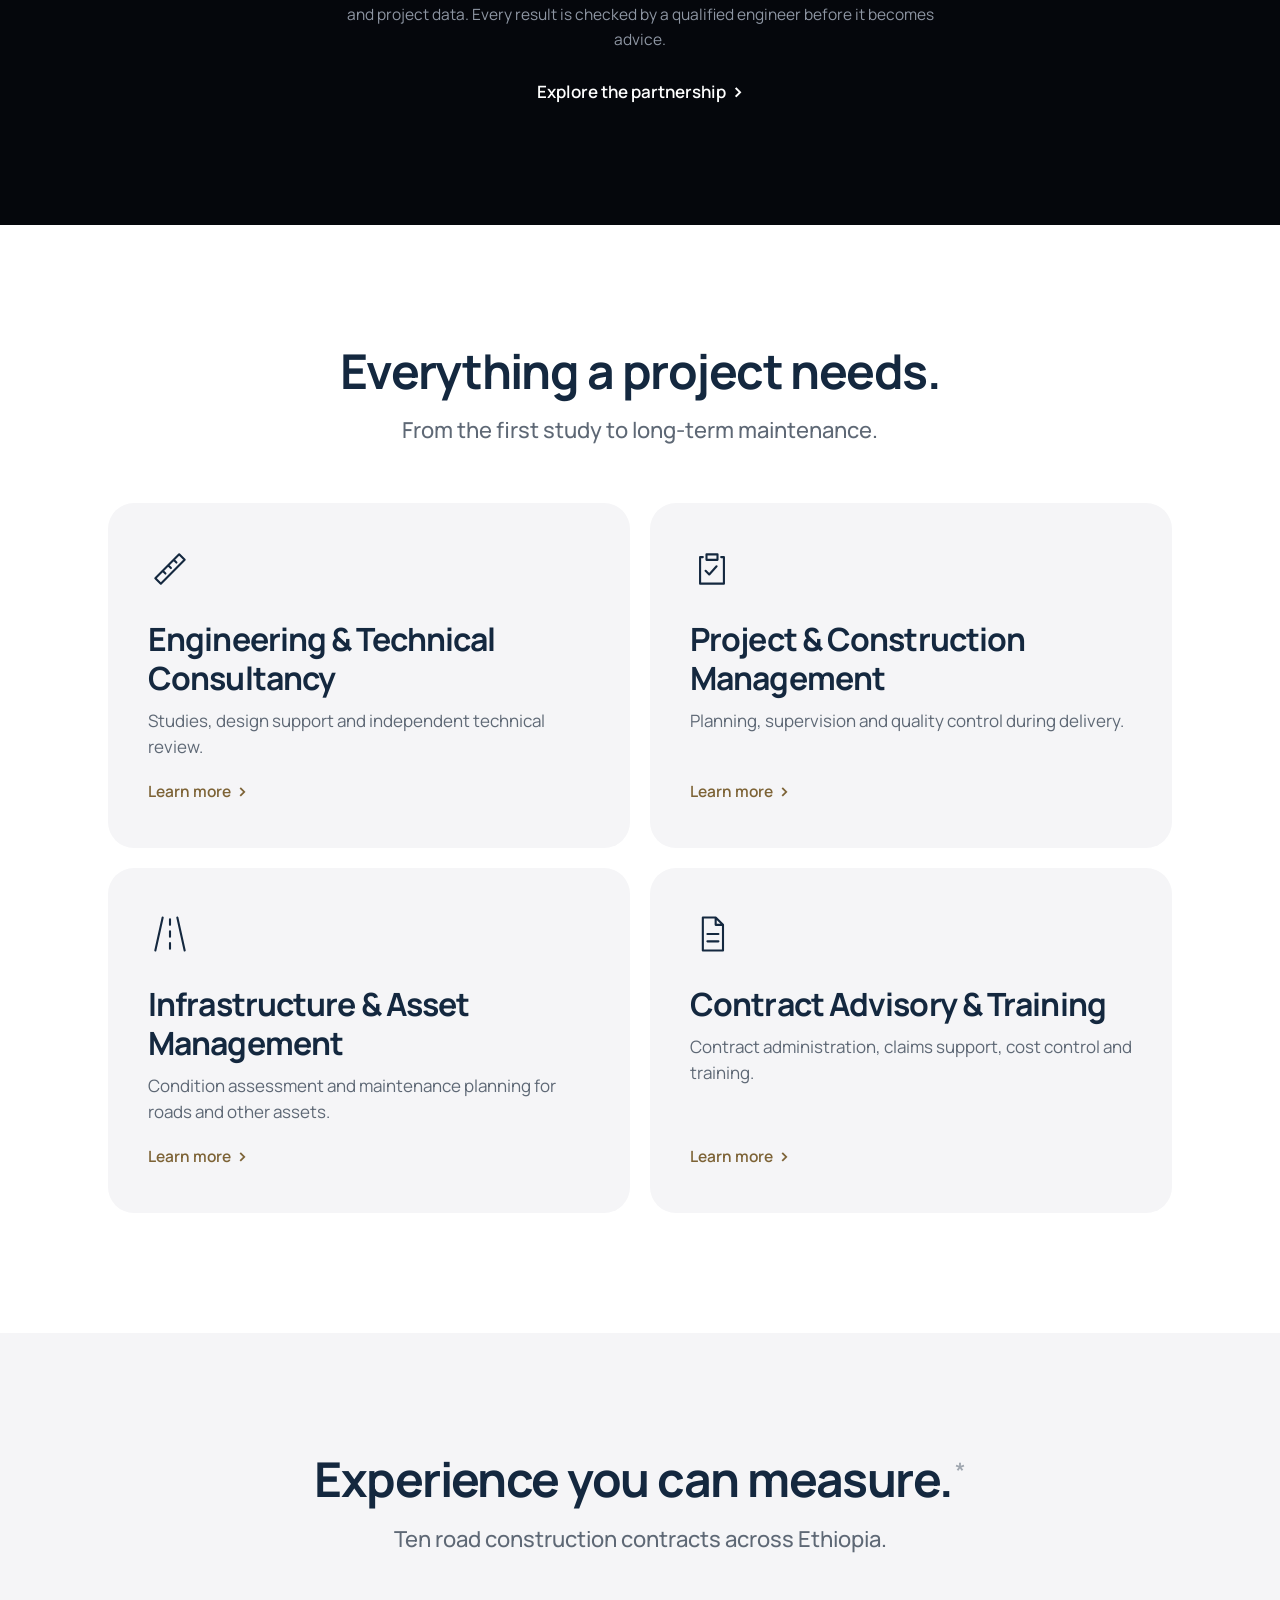
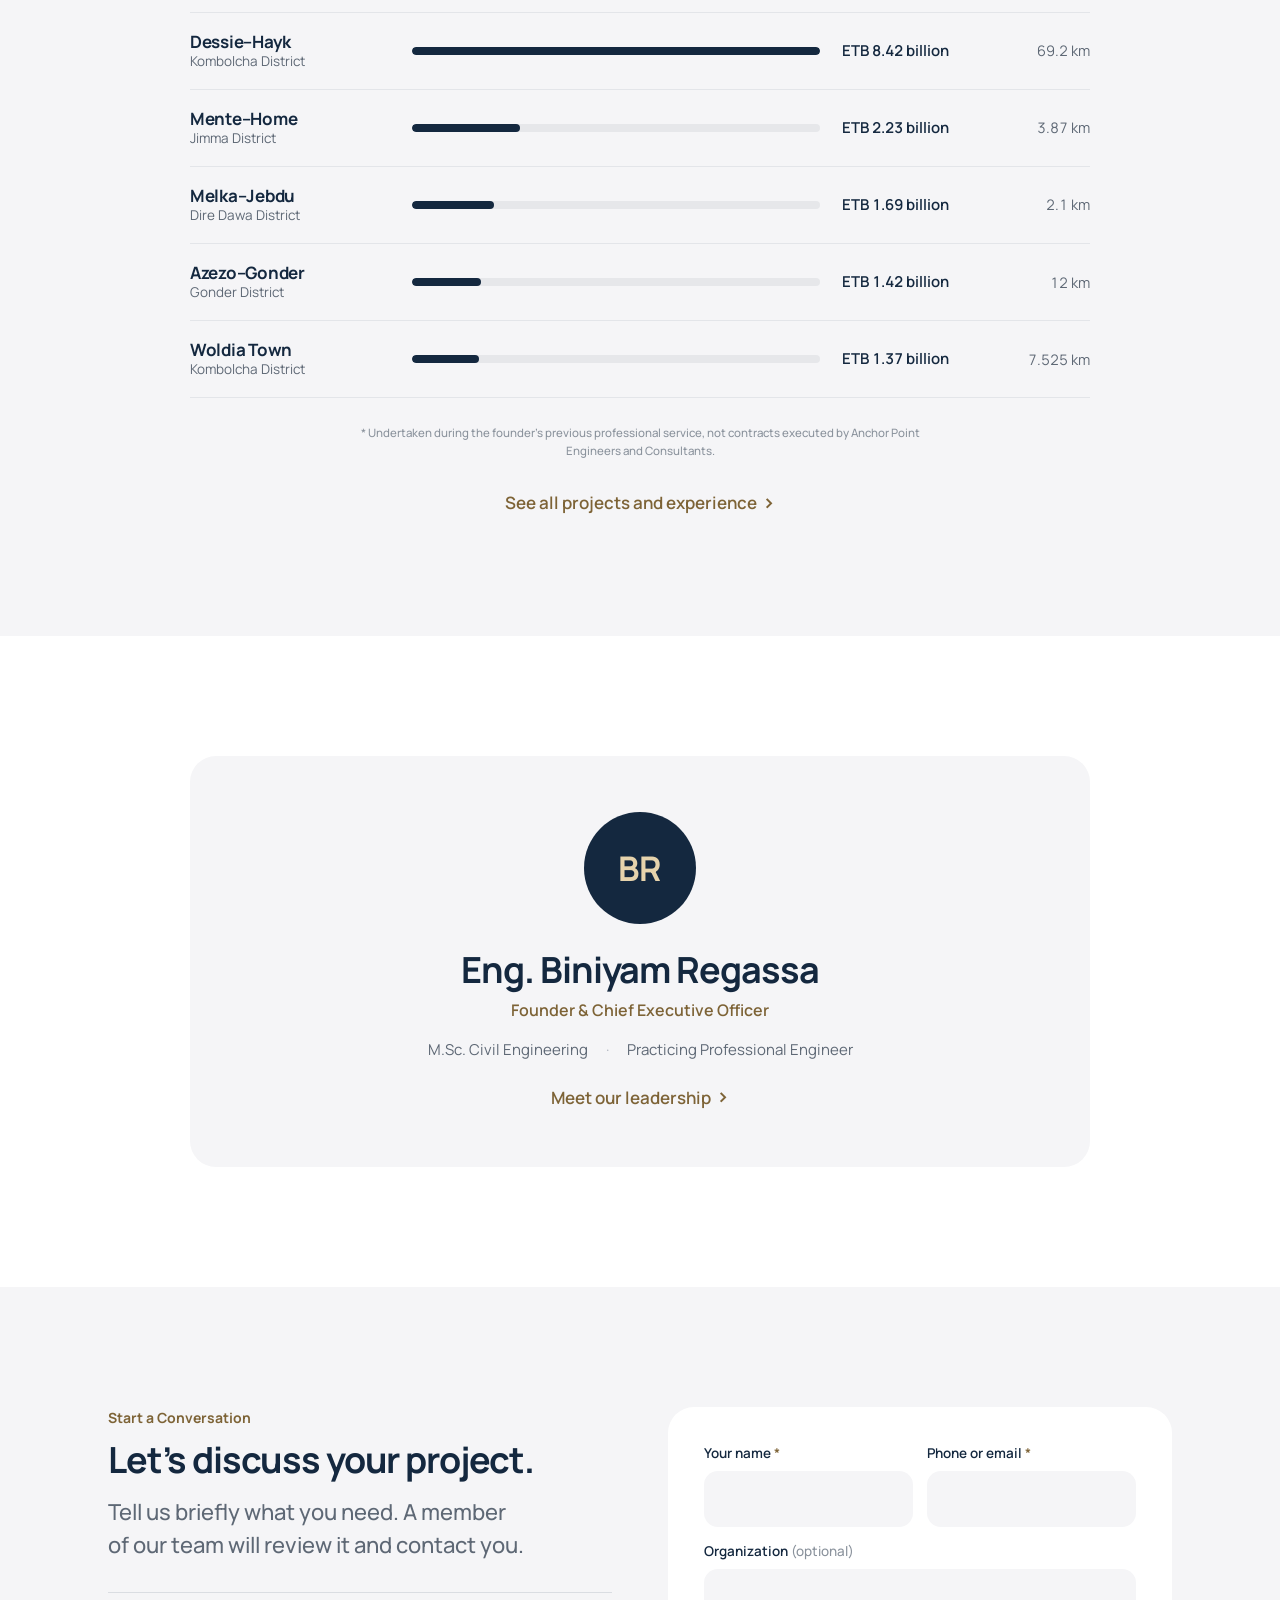
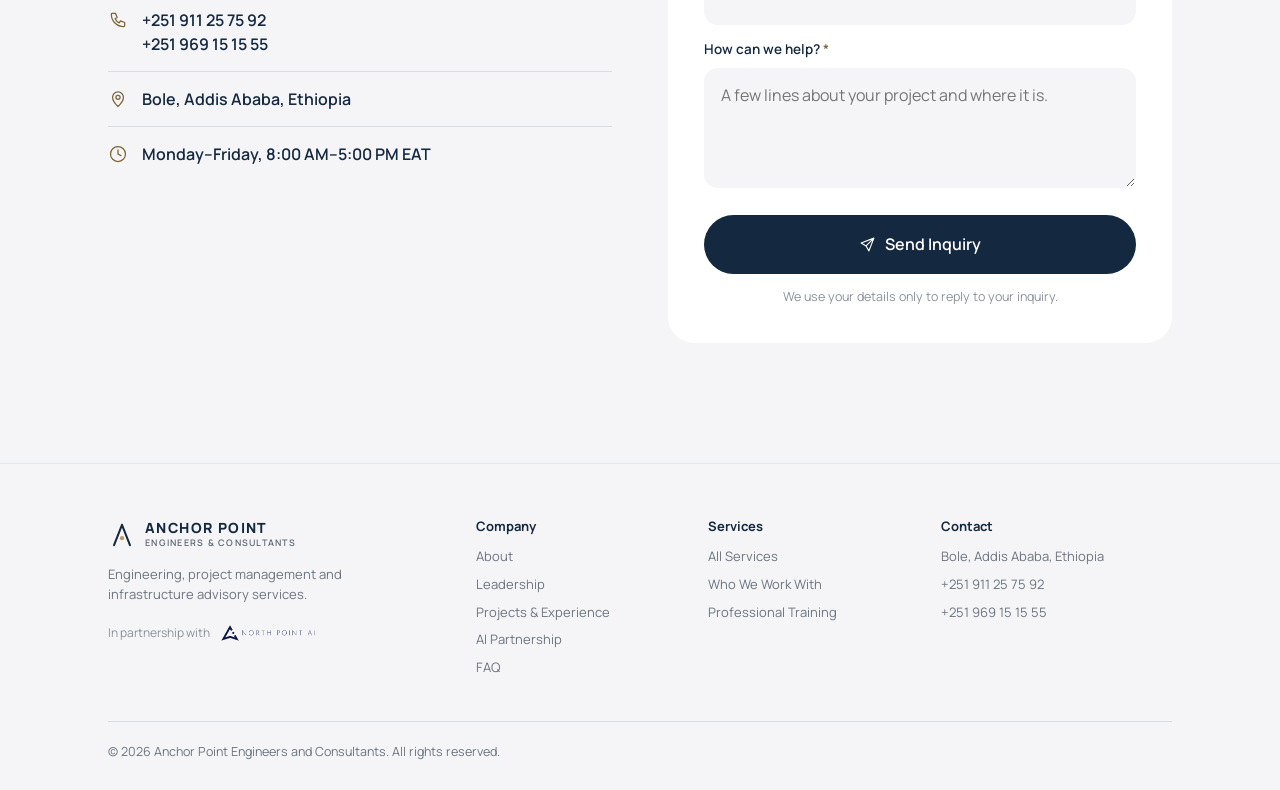
==== commit 489a16ff: "Connect the inquiry form to Telegram through the Cloudflare Worker Co-Authored-By: Claude Fable 5.2 " ====
--- a/index.html
+++ b/index.html
@@ -146,7 +146,7 @@
         <p class="lead">Tell us briefly what you need. A member of our team will review it and contact you.</p>
         <ul class="clist"><li><svg class="i" viewBox="0 0 24 24" fill="none" stroke="currentColor" stroke-width="1.6" stroke-linecap="round" stroke-linejoin="round" aria-hidden="true"><path d="M5 4h4l2 5-2.5 1.5a11 11 0 0 0 5 5L15 13l5 2v4a1 1 0 0 1-1 1C10.7 20 4 13.3 4 5a1 1 0 0 1 1-1z"/></svg><span><a href="tel:+251911257592">+251 911 25 75 92</a><br><a href="tel:+251969151555">+251 969 15 15 55</a></span></li><li><svg class="i" viewBox="0 0 24 24" fill="none" stroke="currentColor" stroke-width="1.6" stroke-linecap="round" stroke-linejoin="round" aria-hidden="true"><path d="M12 21s-6.5-5.8-6.5-11a6.5 6.5 0 0 1 13 0c0 5.2-6.5 11-6.5 11z M12 7.5a2.5 2.5 0 1 0 0 5 2.5 2.5 0 0 0 0-5z"/></svg><span>Bole, Addis Ababa, Ethiopia</span></li><li><svg class="i" viewBox="0 0 24 24" fill="none" stroke="currentColor" stroke-width="1.6" stroke-linecap="round" stroke-linejoin="round" aria-hidden="true"><path d="M12 3a9 9 0 1 0 0 18 9 9 0 0 0 0-18z M12 7v5l3.5 2"/></svg><span>Monday&ndash;Friday, 8:00 AM&ndash;5:00 PM EAT</span></li></ul>
       </div>
-      <form class="inq" id="inquiry" data-endpoint="" data-telegram="" novalidate>
+      <form class="inq" id="inquiry" data-endpoint="https://inquiry.anchorpointengineers.com/" data-telegram="" novalidate>
   <div class="f2">
     <div class="fg"><label for="f-name">Your name <i>*</i></label><input id="f-name" name="name" type="text" autocomplete="name" required><span class="err">Please enter your name.</span></div>
     <div class="fg"><label for="f-contact">Phone or email <i>*</i></label><input id="f-contact" name="contact" type="text" autocomplete="tel" required><span class="err">Please enter a phone number or email.</span></div>
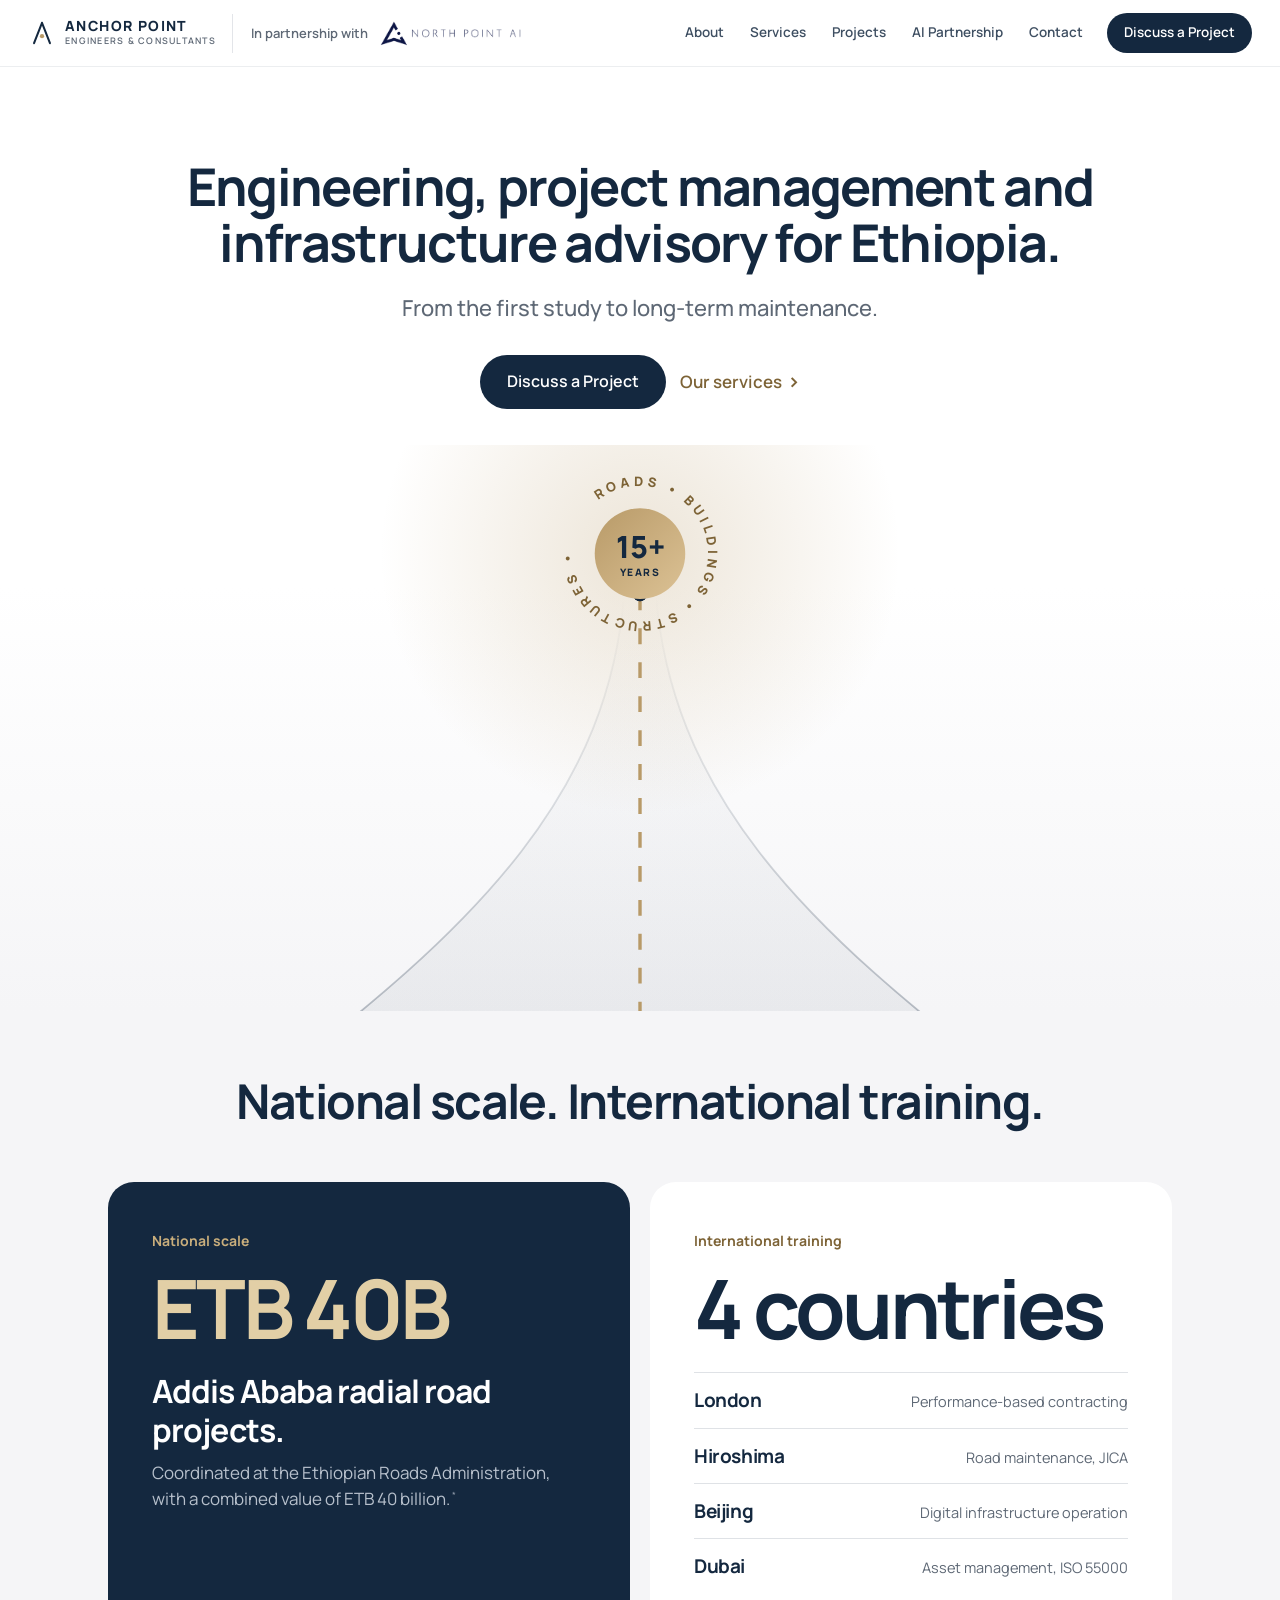
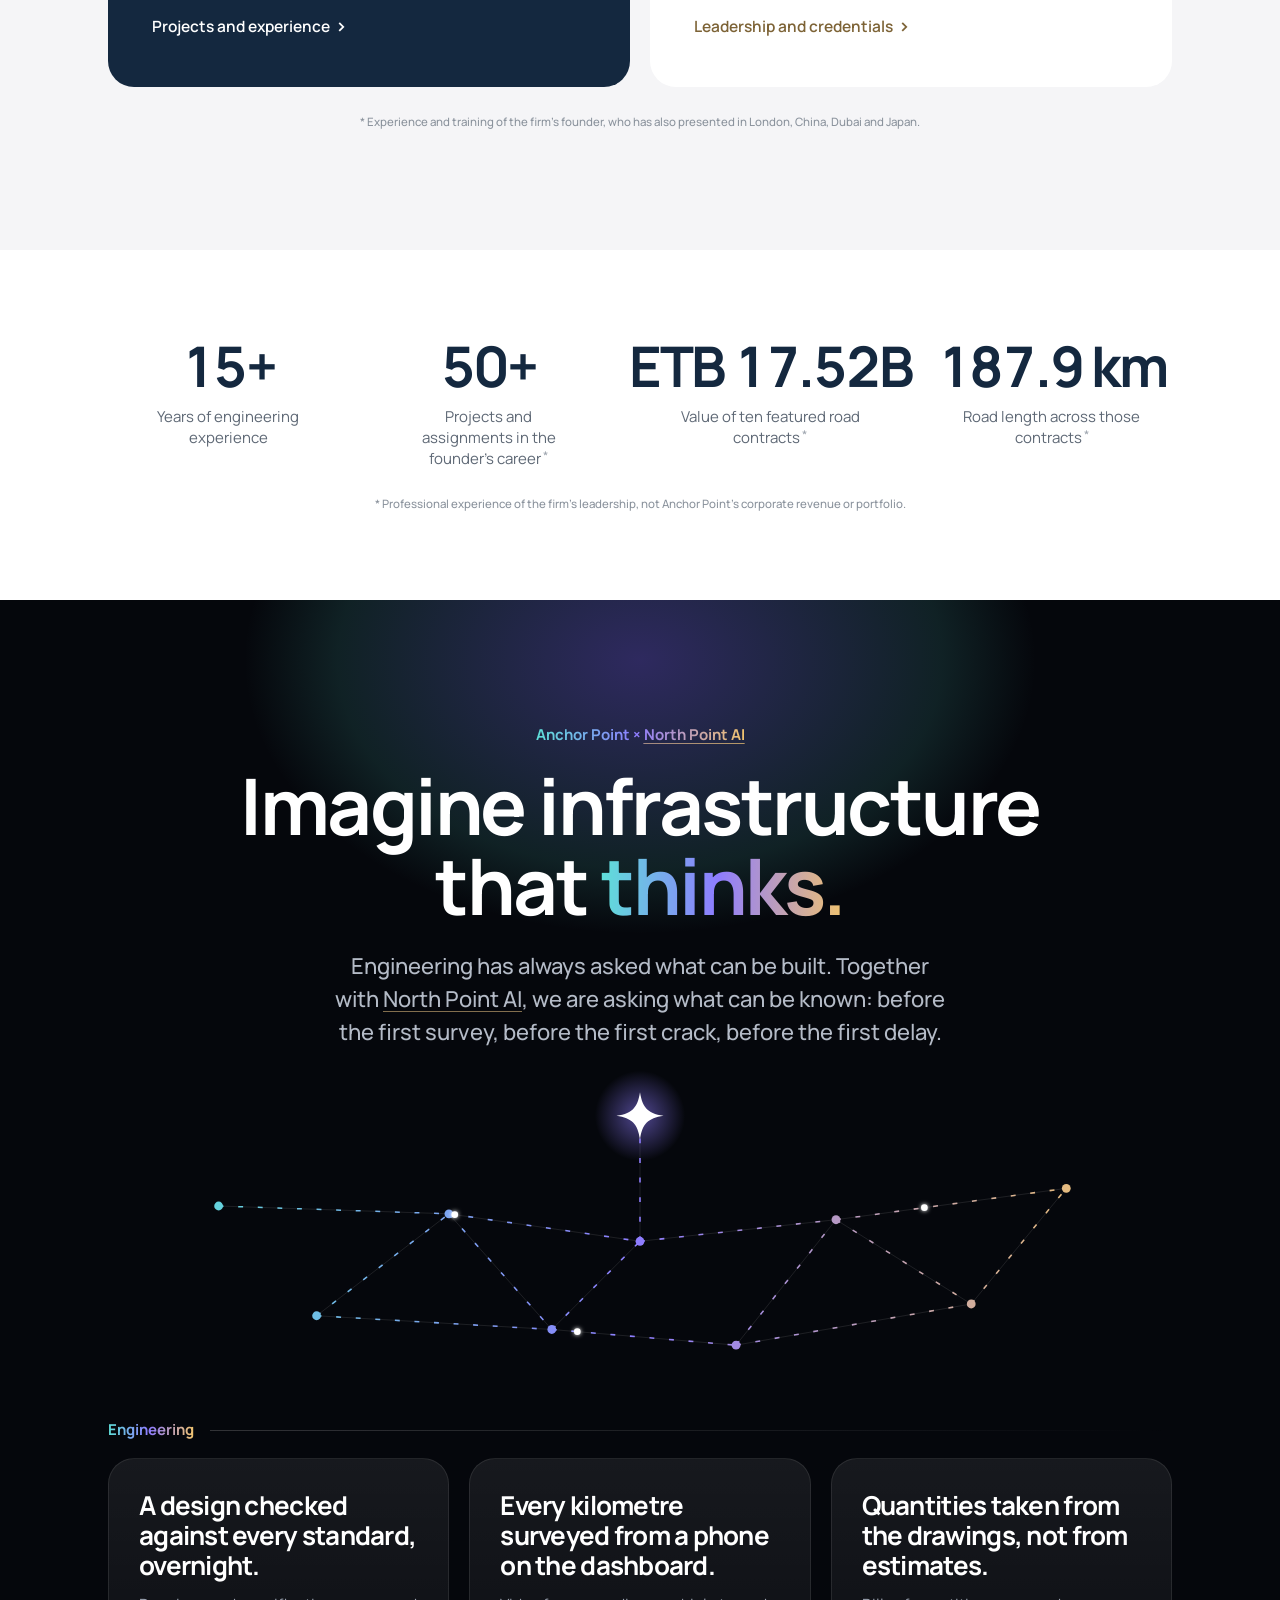
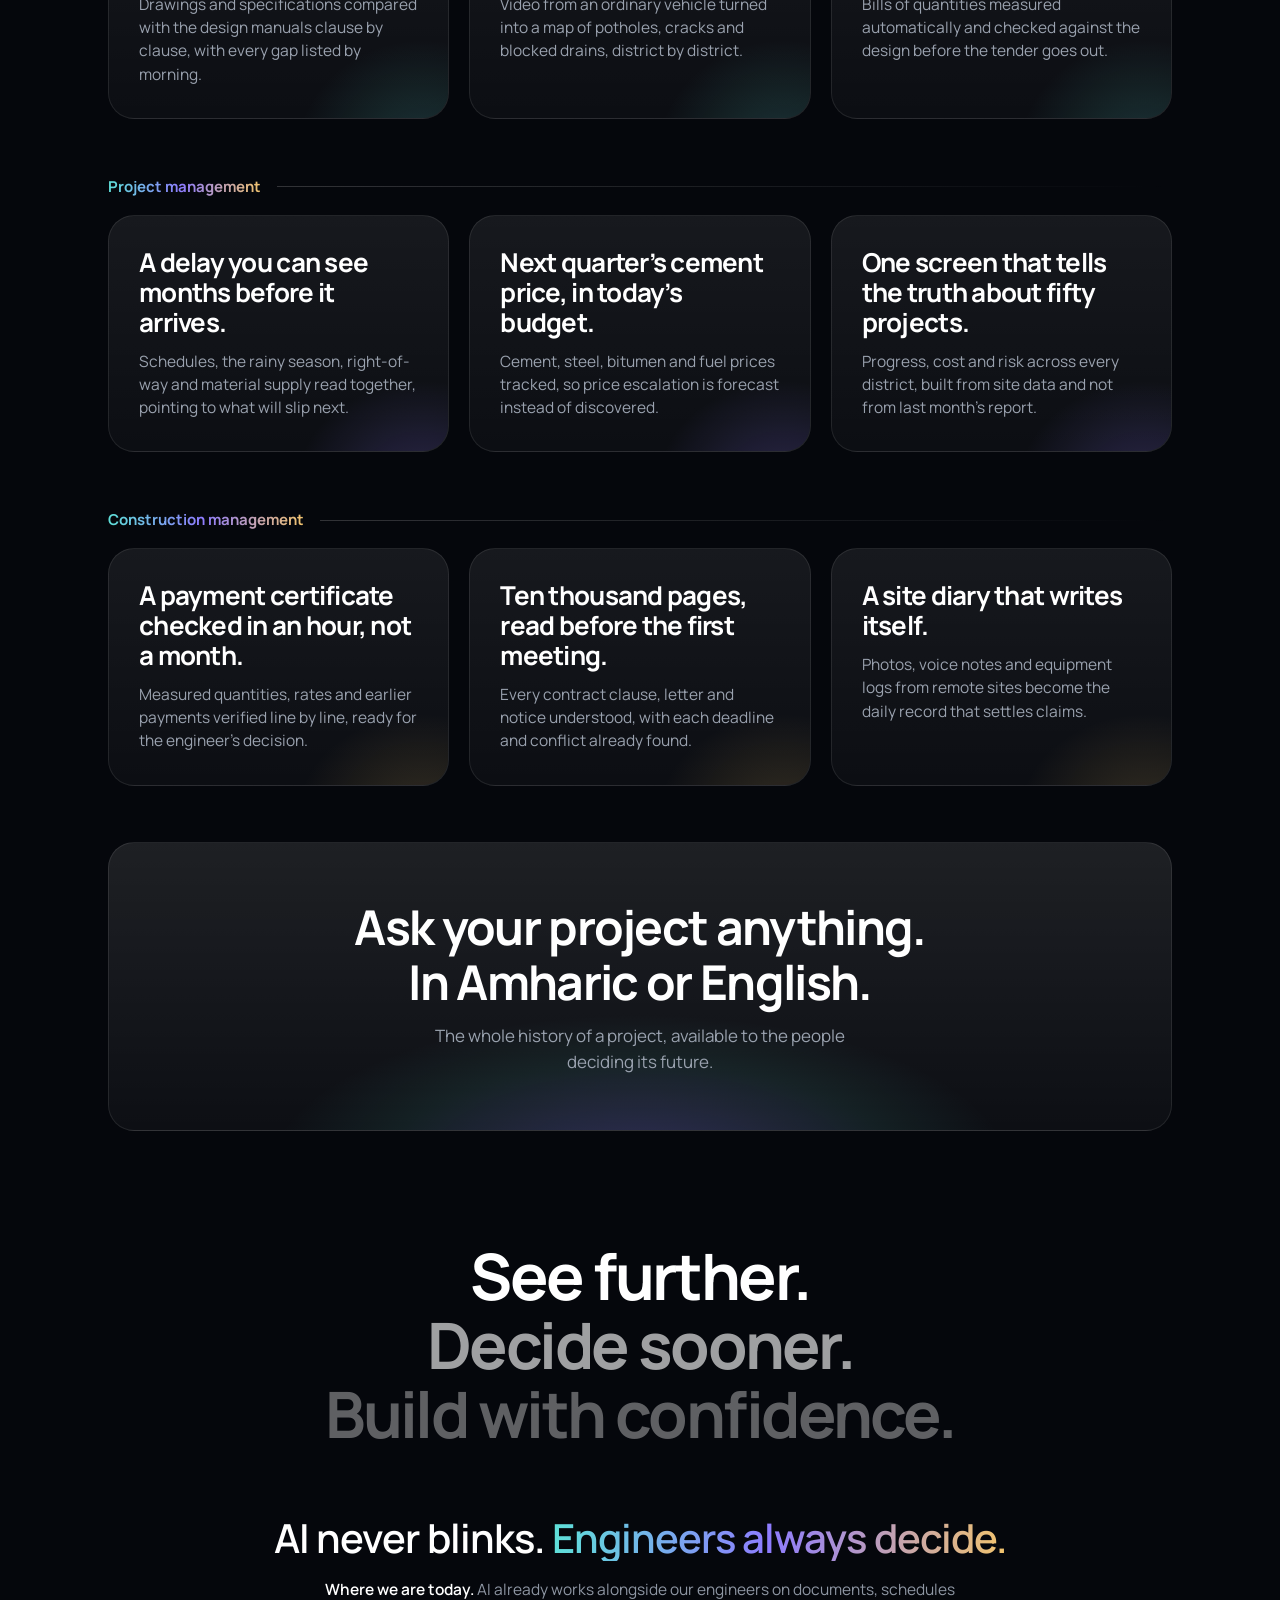
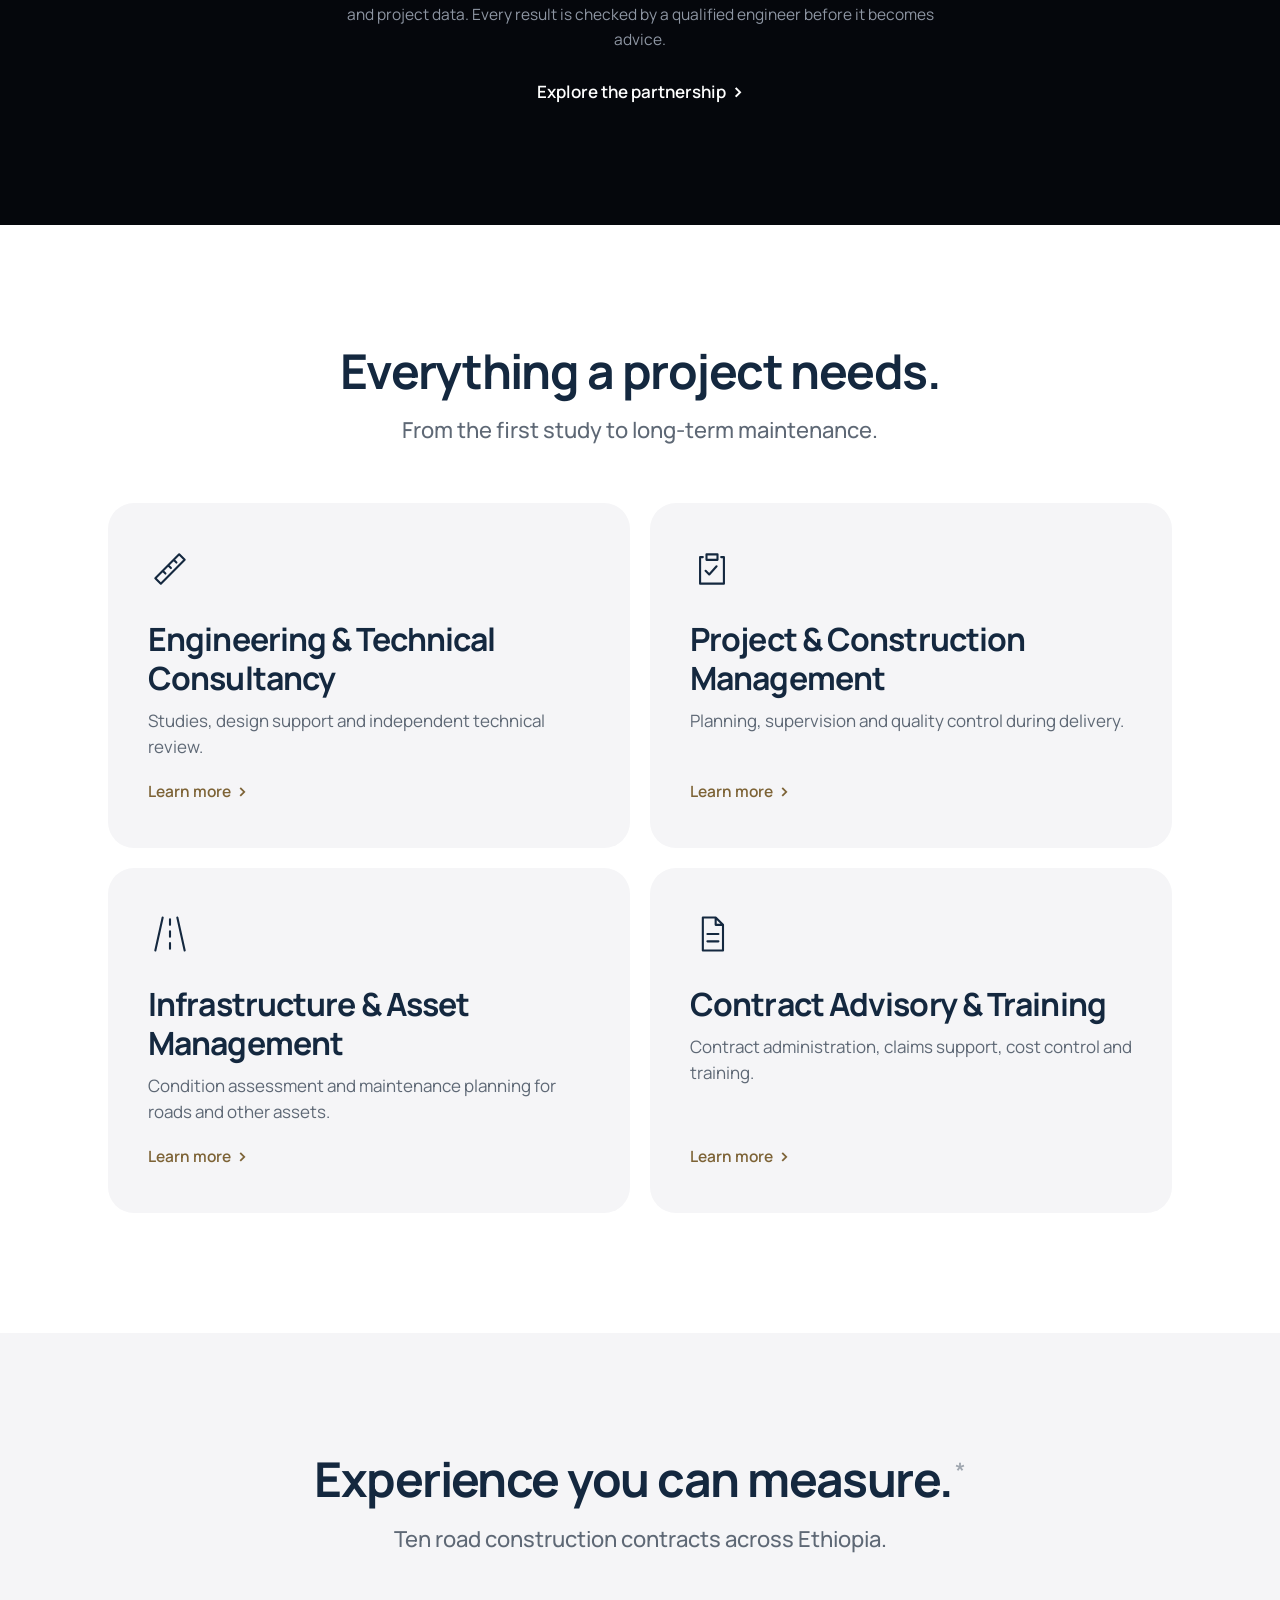
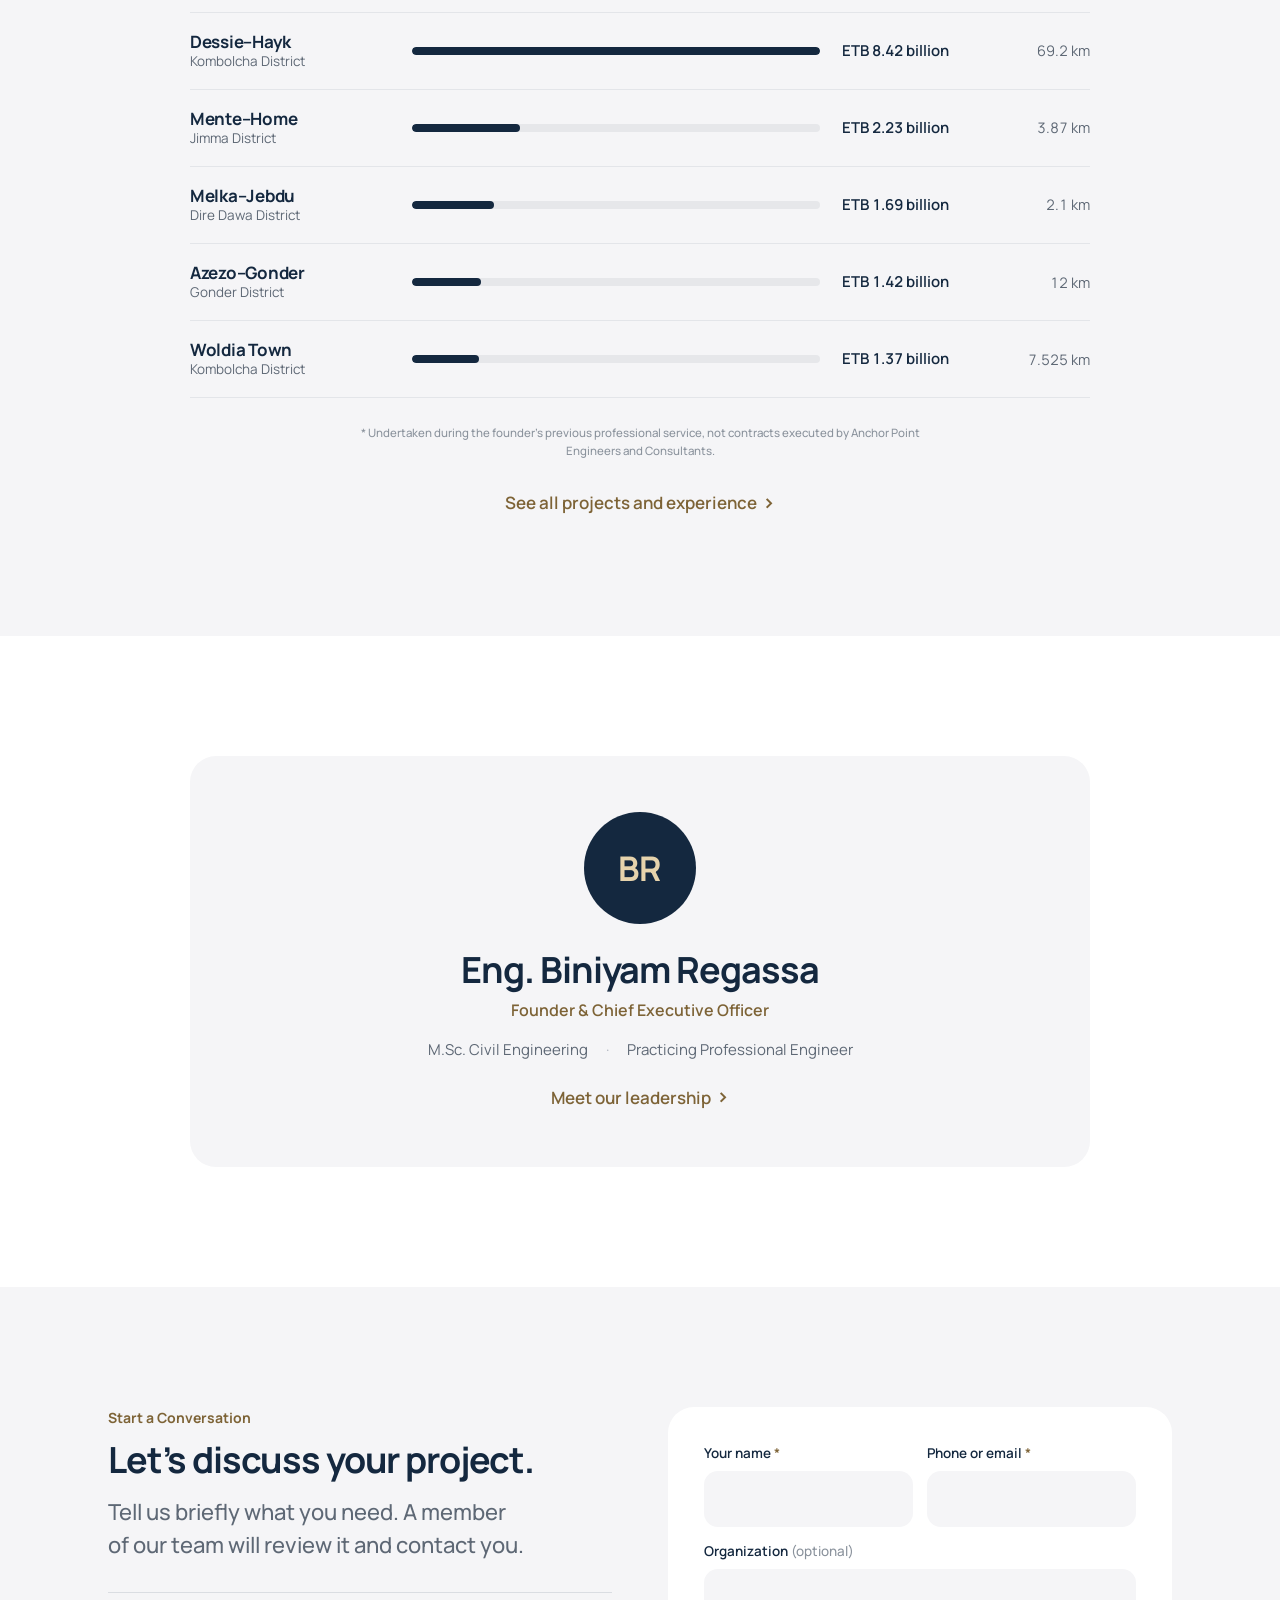
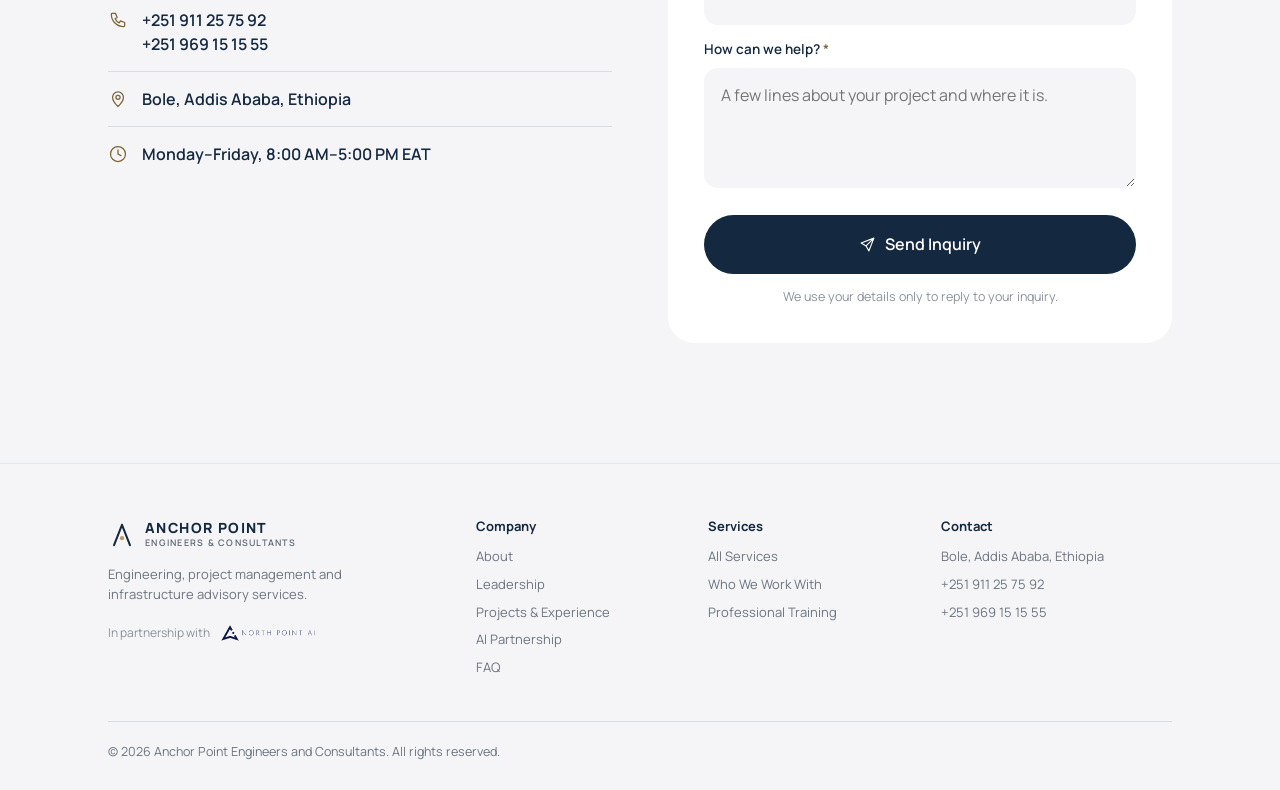
==== commit ed3545b5: "Serve the inquiry form endpoint from forms.anchorpointengineers.com Co-Authored-By: Claude Fable 5.2" ====
--- a/index.html
+++ b/index.html
@@ -146,7 +146,7 @@
         <p class="lead">Tell us briefly what you need. A member of our team will review it and contact you.</p>
         <ul class="clist"><li><svg class="i" viewBox="0 0 24 24" fill="none" stroke="currentColor" stroke-width="1.6" stroke-linecap="round" stroke-linejoin="round" aria-hidden="true"><path d="M5 4h4l2 5-2.5 1.5a11 11 0 0 0 5 5L15 13l5 2v4a1 1 0 0 1-1 1C10.7 20 4 13.3 4 5a1 1 0 0 1 1-1z"/></svg><span><a href="tel:+251911257592">+251 911 25 75 92</a><br><a href="tel:+251969151555">+251 969 15 15 55</a></span></li><li><svg class="i" viewBox="0 0 24 24" fill="none" stroke="currentColor" stroke-width="1.6" stroke-linecap="round" stroke-linejoin="round" aria-hidden="true"><path d="M12 21s-6.5-5.8-6.5-11a6.5 6.5 0 0 1 13 0c0 5.2-6.5 11-6.5 11z M12 7.5a2.5 2.5 0 1 0 0 5 2.5 2.5 0 0 0 0-5z"/></svg><span>Bole, Addis Ababa, Ethiopia</span></li><li><svg class="i" viewBox="0 0 24 24" fill="none" stroke="currentColor" stroke-width="1.6" stroke-linecap="round" stroke-linejoin="round" aria-hidden="true"><path d="M12 3a9 9 0 1 0 0 18 9 9 0 0 0 0-18z M12 7v5l3.5 2"/></svg><span>Monday&ndash;Friday, 8:00 AM&ndash;5:00 PM EAT</span></li></ul>
       </div>
-      <form class="inq" id="inquiry" data-endpoint="https://inquiry.anchorpointengineers.com/" data-telegram="" novalidate>
+      <form class="inq" id="inquiry" data-endpoint="https://forms.anchorpointengineers.com/" data-telegram="" novalidate>
   <div class="f2">
     <div class="fg"><label for="f-name">Your name <i>*</i></label><input id="f-name" name="name" type="text" autocomplete="name" required><span class="err">Please enter your name.</span></div>
     <div class="fg"><label for="f-contact">Phone or email <i>*</i></label><input id="f-contact" name="contact" type="text" autocomplete="tel" required><span class="err">Please enter a phone number or email.</span></div>
